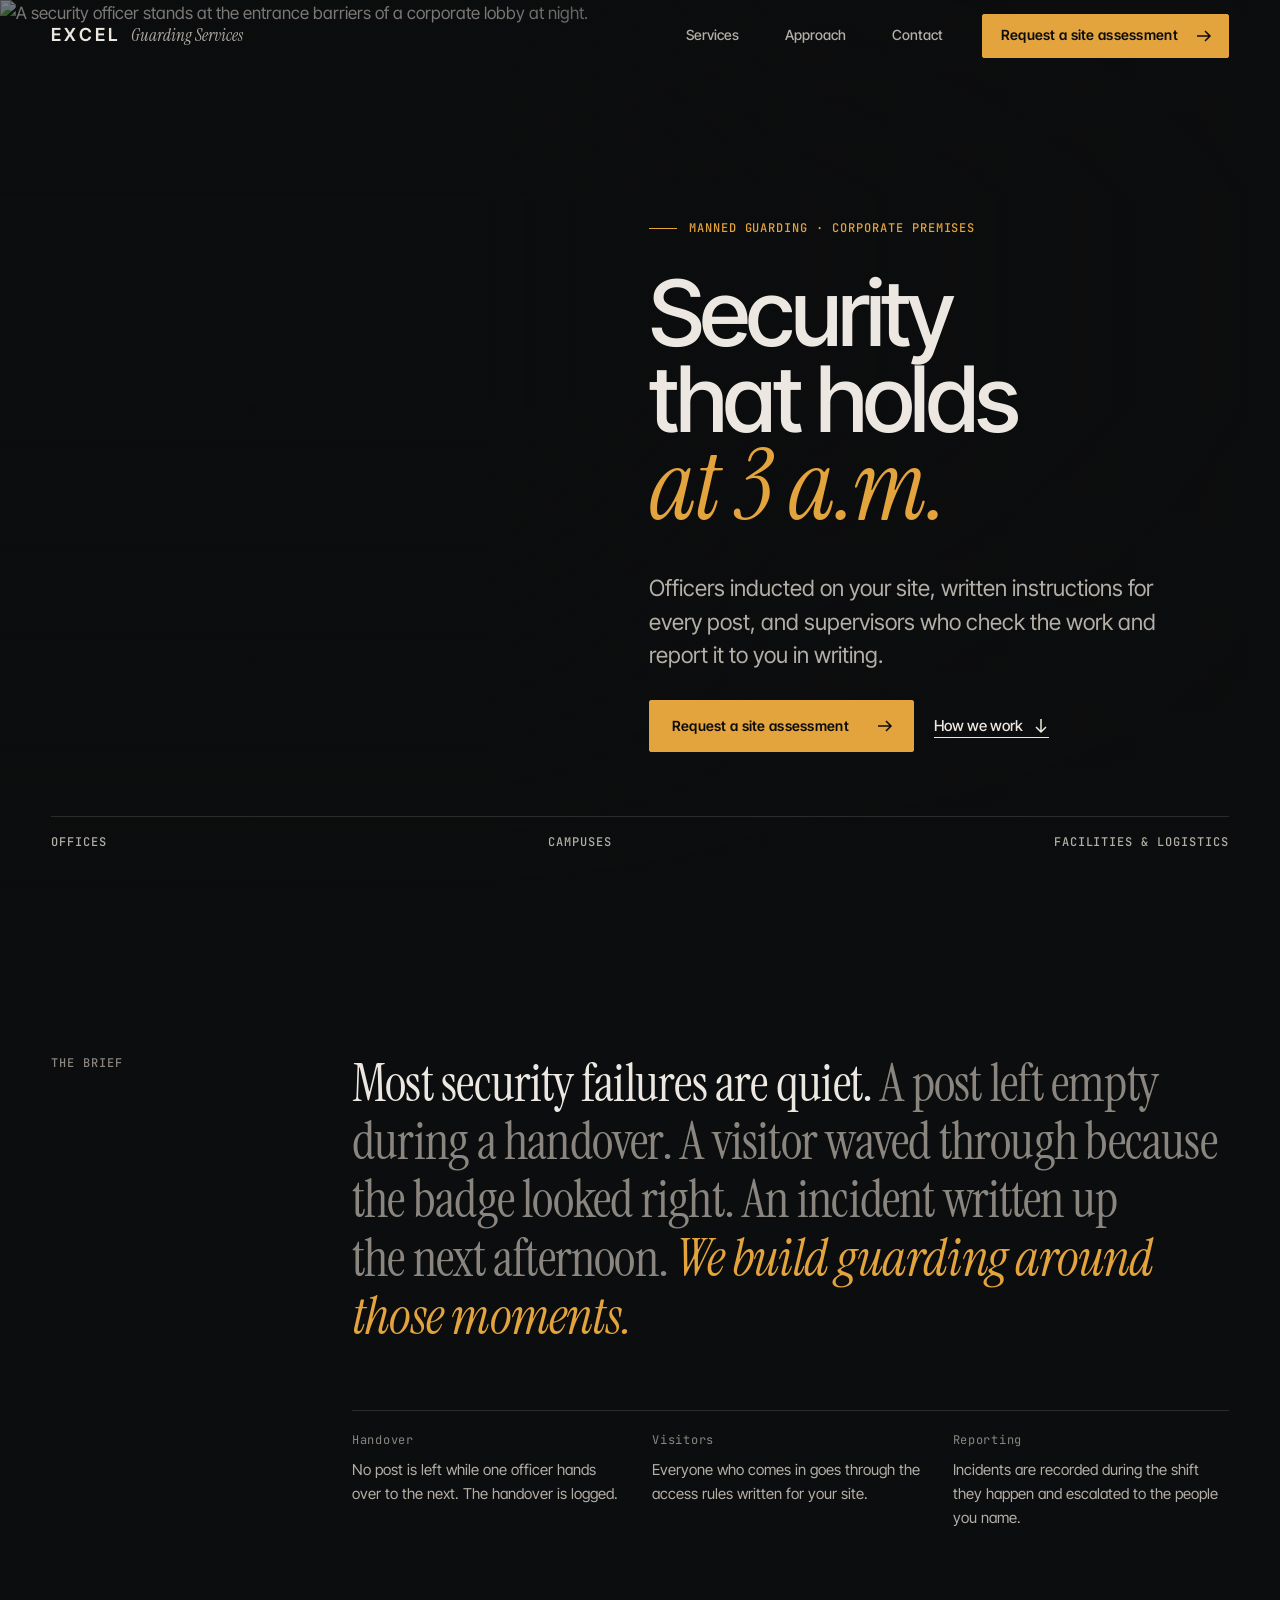
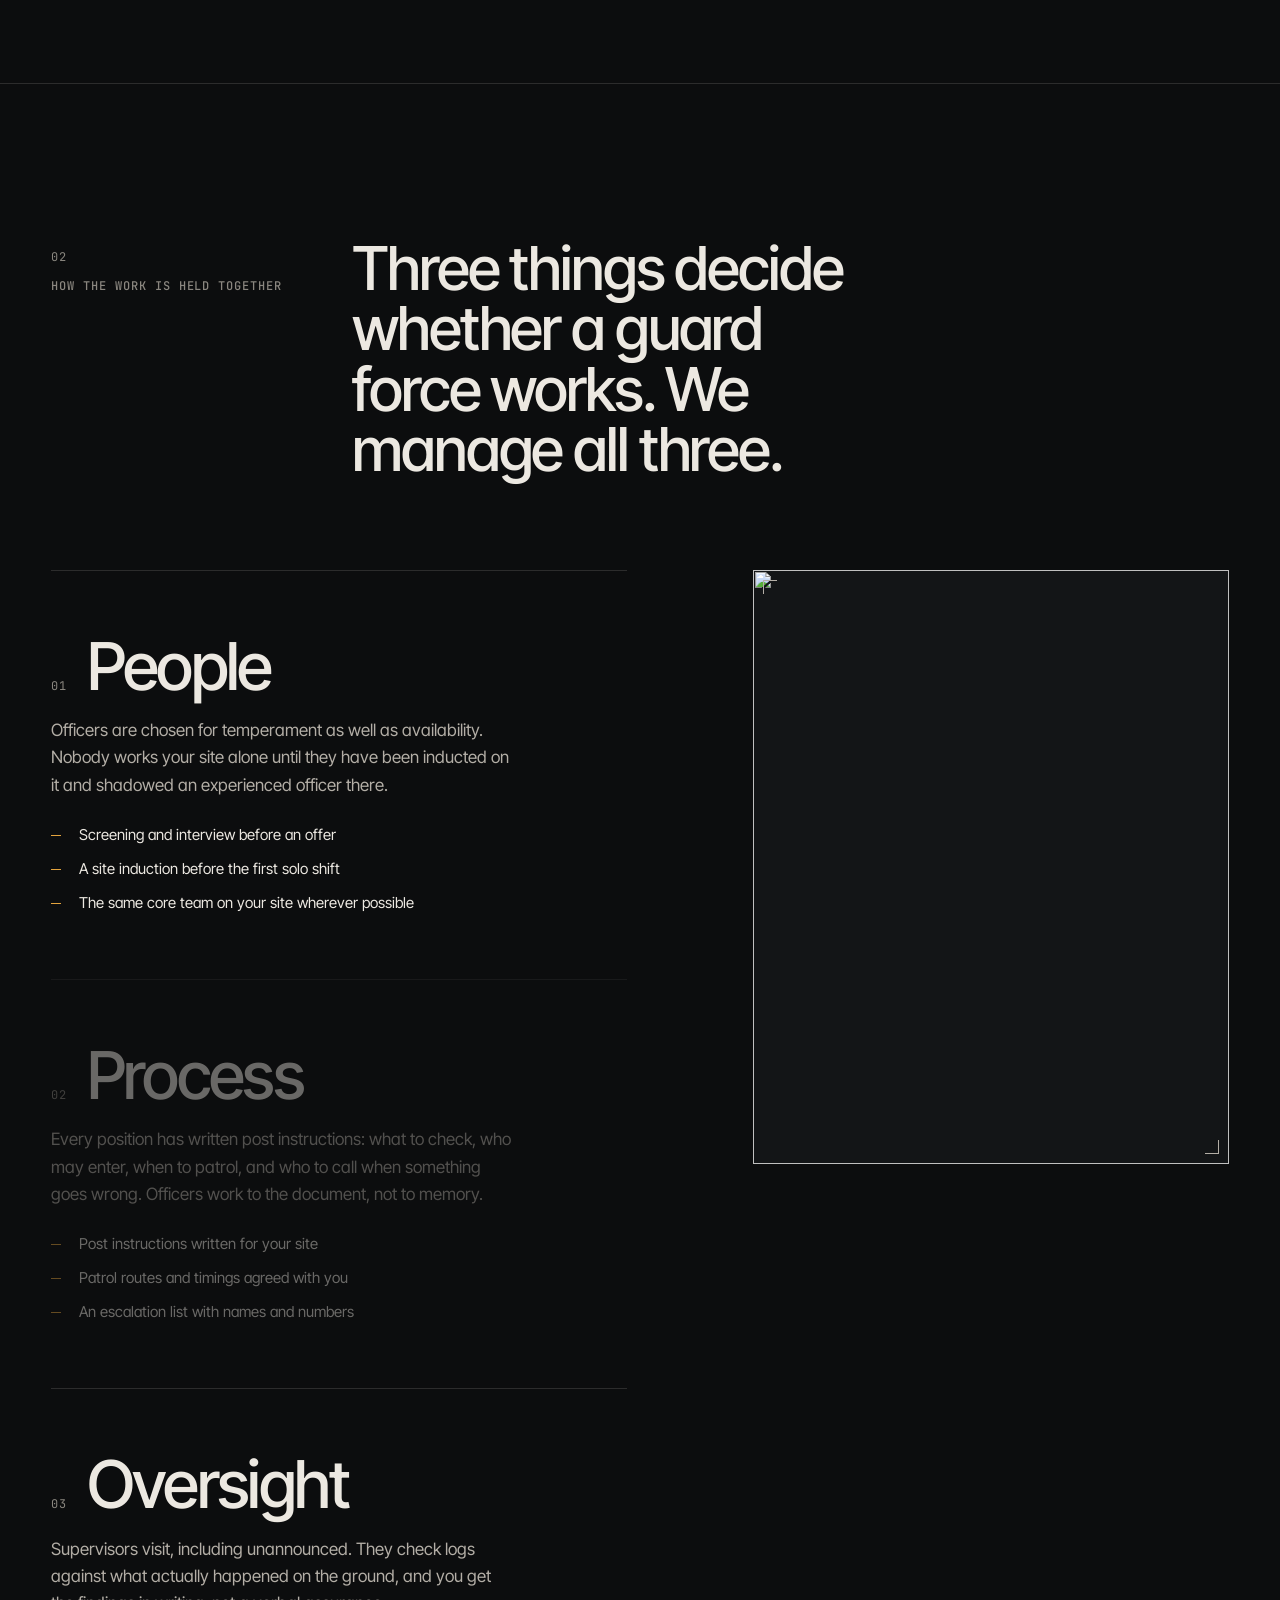
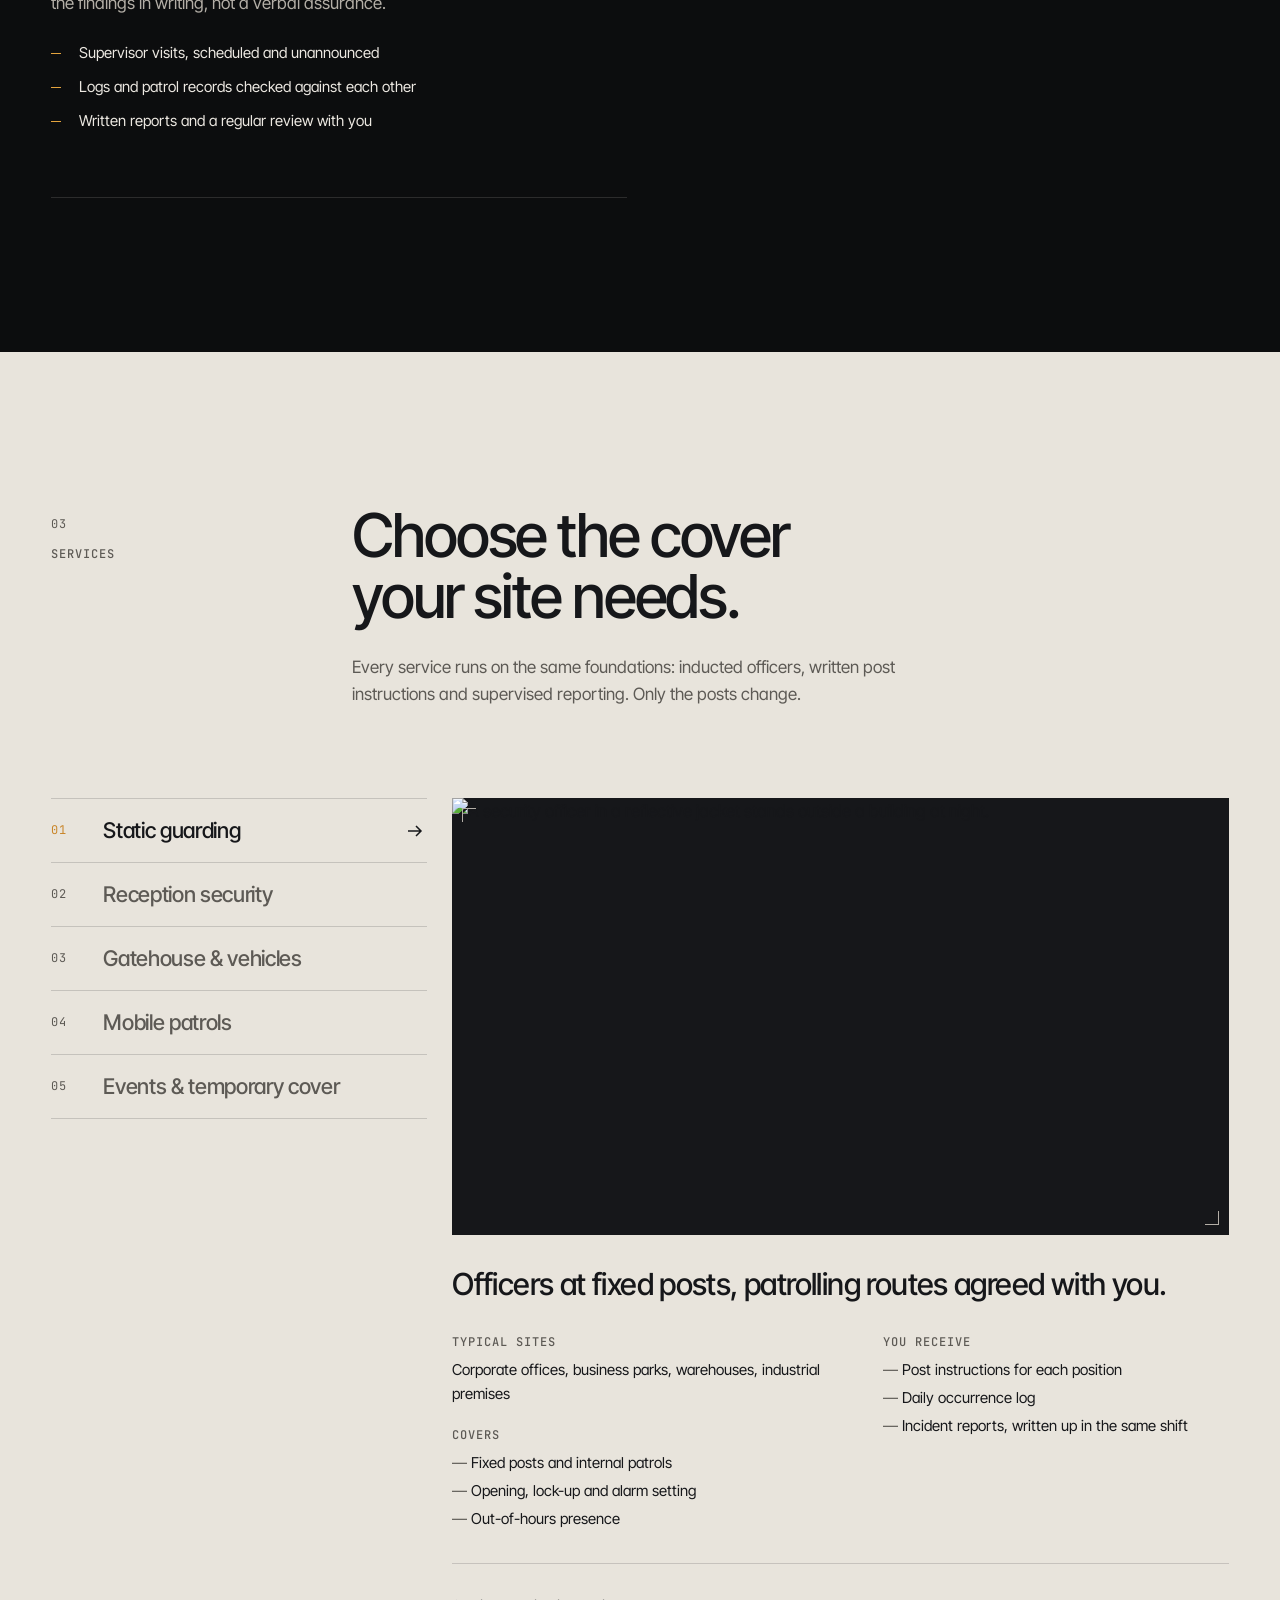
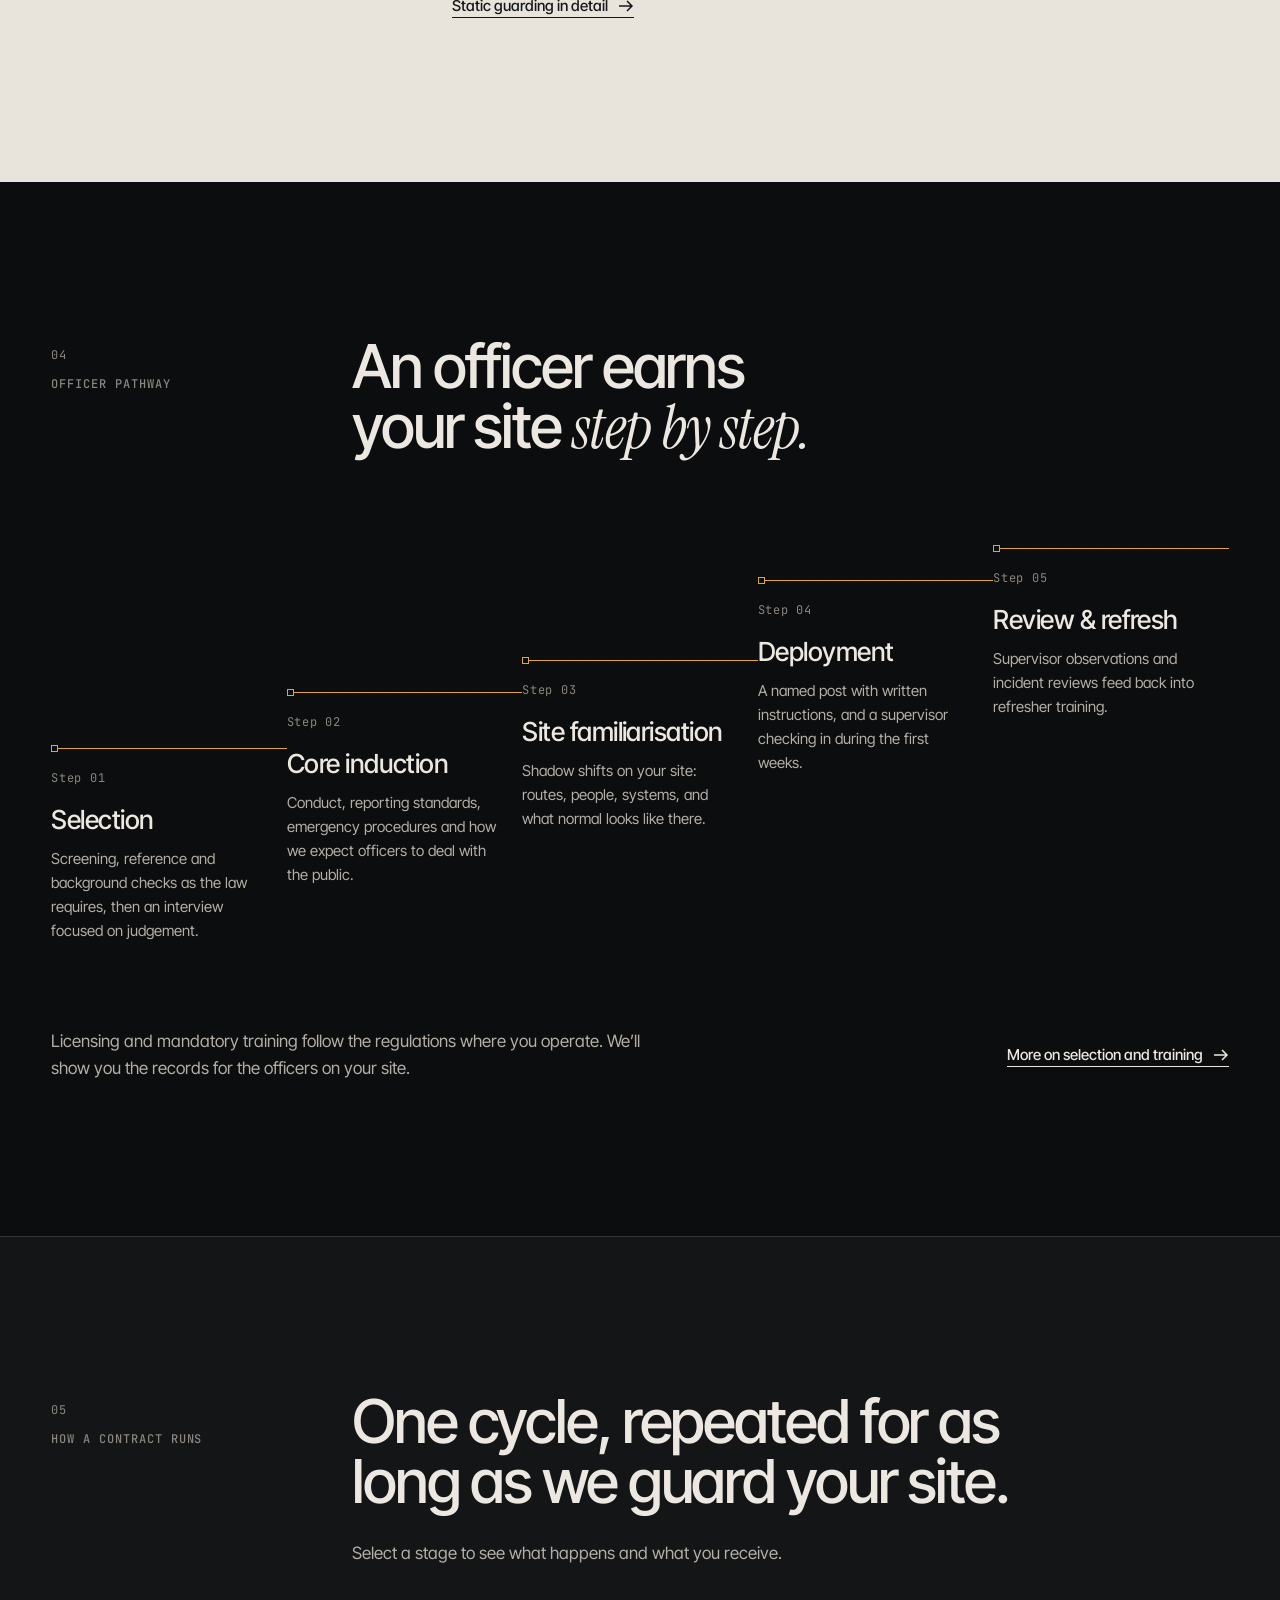
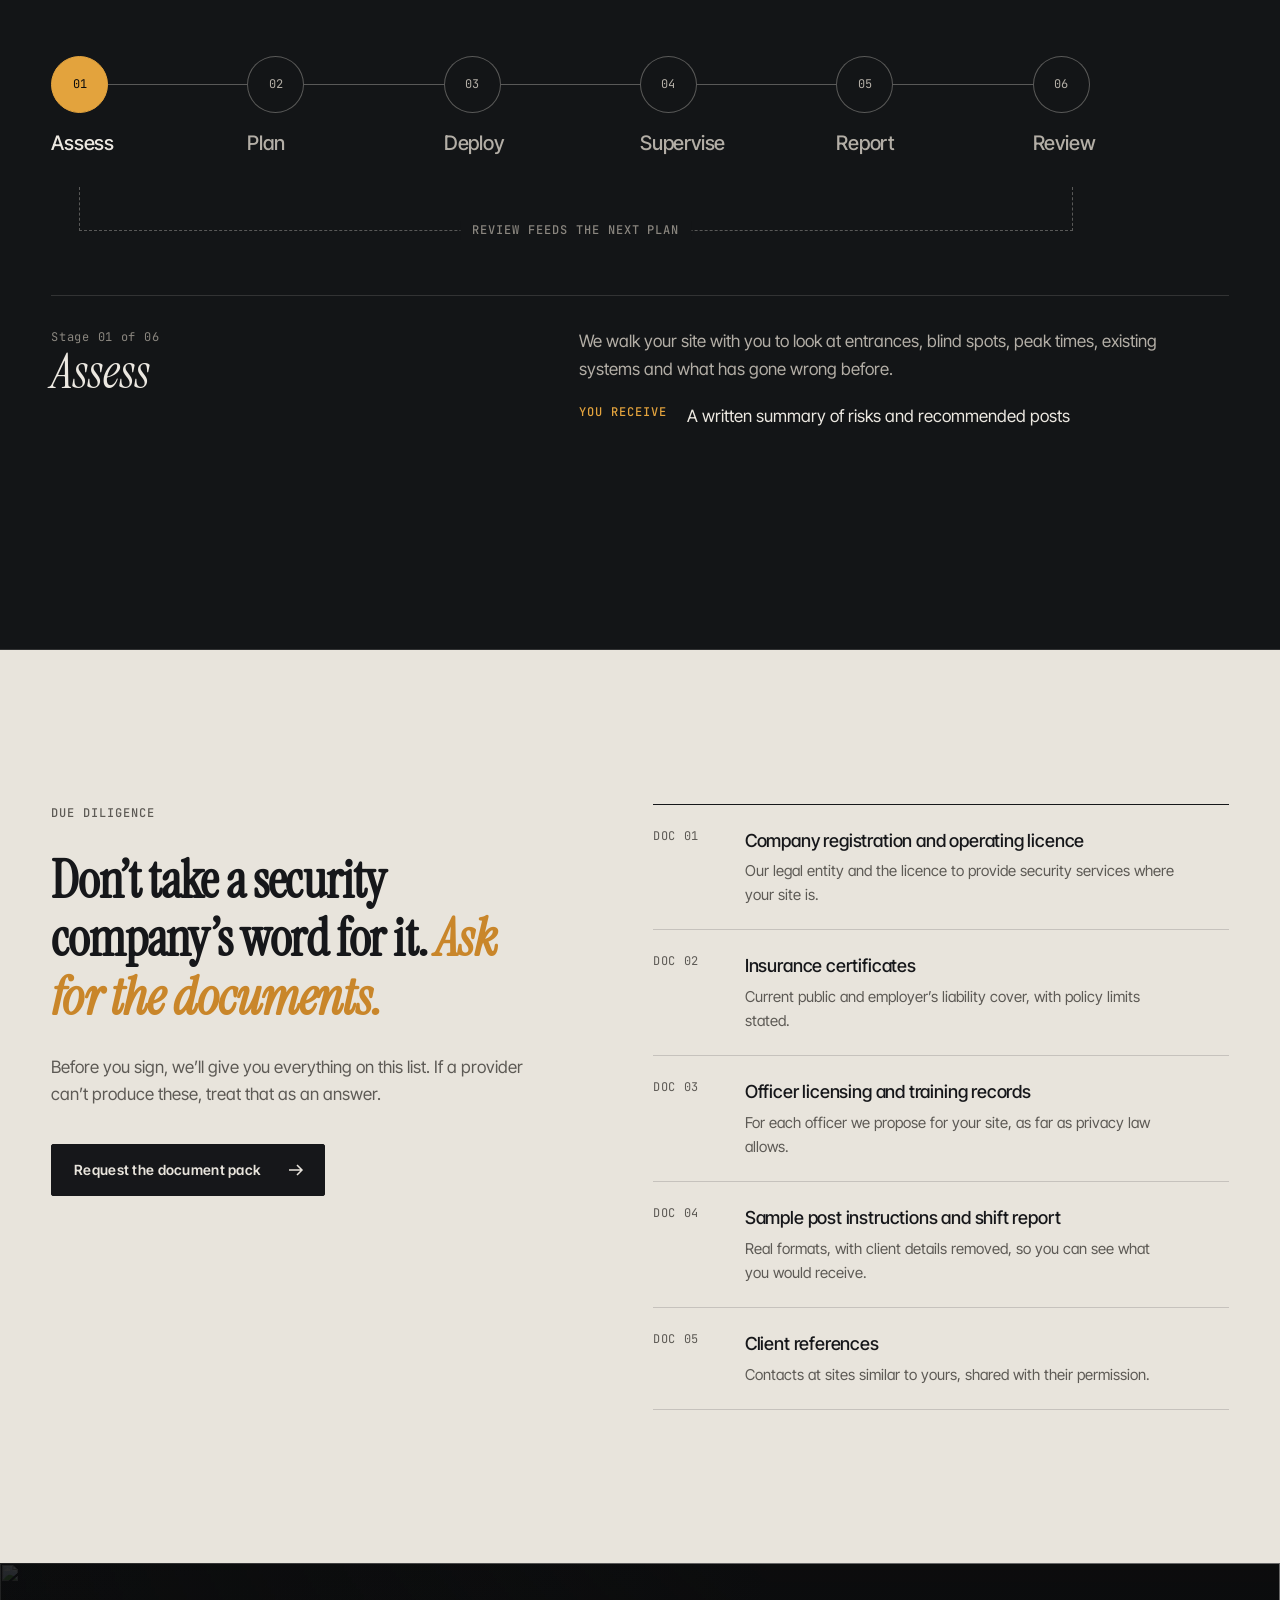
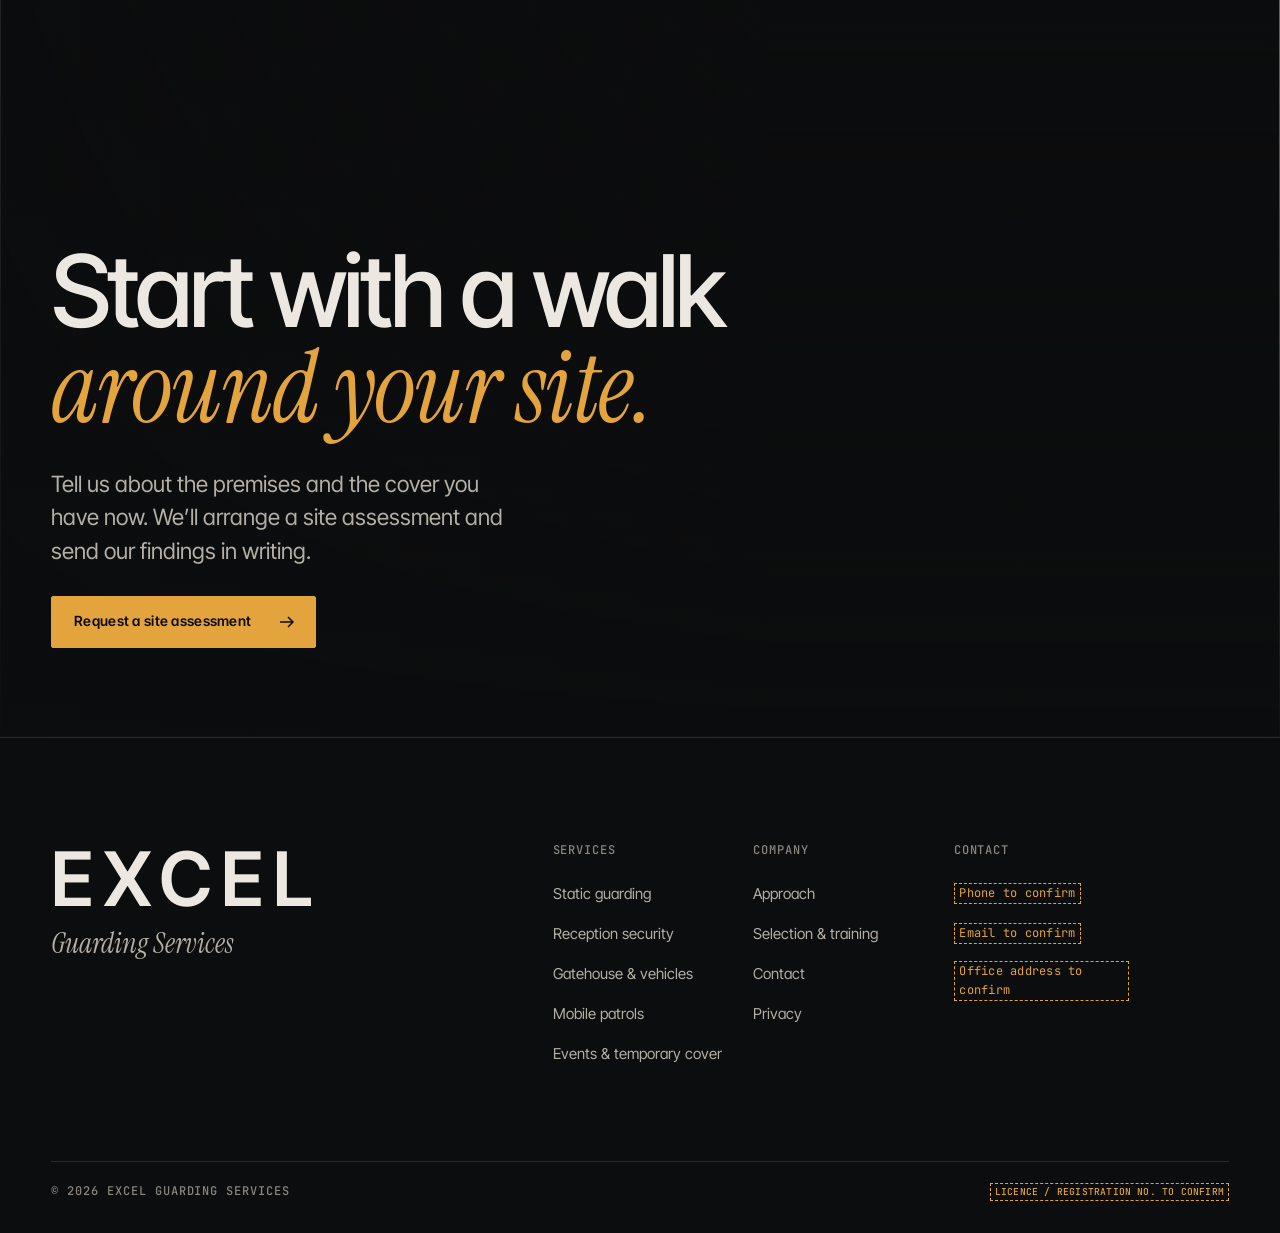
==== index.html @ 93a096f1 "Add Excel Guarding Services website Static site: homepage, services, approach, contact, privacy and " ====
<!doctype html>
<html lang="en">
<head>
  <meta charset="utf-8">
  <meta name="viewport" content="width=device-width, initial-scale=1">
  <title>Excel Guarding Services | Manned Security for Corporate Premises</title>
  <meta name="description" content="Manned guarding for offices, campuses and facilities. Officers inducted on your site, written post instructions for every position, and supervisors who check the work and report in writing.">
  <meta name="theme-color" content="#0c0d0e">
  <meta property="og:type" content="website">
  <meta property="og:site_name" content="Excel Guarding Services">
  <meta property="og:title" content="Excel Guarding Services | Manned Security for Corporate Premises">
  <meta property="og:description" content="Guarding built around the moments that go wrong: handovers, visitors, night shifts and incident reporting.">
  <meta property="og:image" content="https://images.unsplash.com/photo-1485230405346-71acb9518d9c?auto=format&fit=crop&w=1200&h=630&q=70">
  <meta name="twitter:card" content="summary_large_image">
  <link rel="icon" href="assets/img/favicon.svg" type="image/svg+xml">
  <link rel="preconnect" href="https://fonts.googleapis.com">
  <link rel="preconnect" href="https://fonts.gstatic.com" crossorigin>
  <link rel="preconnect" href="https://images.unsplash.com">
  <link rel="stylesheet" href="https://fonts.googleapis.com/css2?family=Instrument+Serif:ital@0;1&family=Inter+Tight:wght@400;500;600&family=JetBrains+Mono:wght@400;500&display=swap">
  <link rel="stylesheet" href="assets/css/site.css">
  <link rel="preload" as="image" href="https://images.unsplash.com/photo-1485230405346-71acb9518d9c?auto=format&fit=crop&w=1600&q=70" imagesrcset="https://images.unsplash.com/photo-1485230405346-71acb9518d9c?auto=format&fit=crop&w=800&q=70 800w, https://images.unsplash.com/photo-1485230405346-71acb9518d9c?auto=format&fit=crop&w=1600&q=70 1600w, https://images.unsplash.com/photo-1485230405346-71acb9518d9c?auto=format&fit=crop&w=2400&q=70 2400w" imagesizes="100vw">
  <script>document.documentElement.classList.add("js");</script>
</head>
<body>
  <a class="skip-link" href="#main">Skip to content</a>

  <header class="site-header" data-header>
    <div class="wrap">
      <a class="brand" href="index.html" aria-label="Excel Guarding Services, home">
        <span class="brand__mark">EXCEL</span><span class="brand__sub">Guarding Services</span>
      </a>
      <nav class="nav" aria-label="Primary">
        <ul class="nav__list">
          <li><a href="services.html">Services</a></li>
          <li><a href="approach.html">Approach</a></li>
          <li><a href="contact.html">Contact</a></li>
        </ul>
        <a class="btn" href="contact.html">Request a site assessment <svg class="arrow" viewBox="0 0 16 16" aria-hidden="true"><path d="M1 8h13M9 3l5 5-5 5" fill="none" stroke="currentColor" stroke-width="1.5"/></svg></a>
      </nav>
      <button class="menu-toggle" type="button" aria-expanded="false" aria-controls="mobile-menu" data-menu-toggle>
        <span data-menu-label>Menu</span><span class="menu-toggle__bars" aria-hidden="true"></span>
      </button>
    </div>
  </header>

  <div class="mobile-menu" id="mobile-menu" data-menu>
    <nav aria-label="Mobile">
      <ul class="mobile-menu__list">
        <li><a href="index.html" aria-current="page">Home <span class="index">00</span></a></li>
        <li><a href="services.html">Services <span class="index">01</span></a></li>
        <li><a href="approach.html">Approach <span class="index">02</span></a></li>
        <li><a href="contact.html">Contact <span class="index">03</span></a></li>
      </ul>
    </nav>
    <div class="mobile-menu__foot">
      <a class="btn" href="contact.html">Request a site assessment <svg class="arrow" viewBox="0 0 16 16" aria-hidden="true"><path d="M1 8h13M9 3l5 5-5 5" fill="none" stroke="currentColor" stroke-width="1.5"/></svg></a>
    </div>
  </div>

  <main id="main">
    <!-- 01 · Hero -->
    <section class="hero" aria-labelledby="hero-title">
      <div class="hero__media">
        <img
          src="https://images.unsplash.com/photo-1485230405346-71acb9518d9c?auto=format&fit=crop&w=1600&q=70"
          srcset="https://images.unsplash.com/photo-1485230405346-71acb9518d9c?auto=format&fit=crop&w=800&q=70 800w, https://images.unsplash.com/photo-1485230405346-71acb9518d9c?auto=format&fit=crop&w=1600&q=70 1600w, https://images.unsplash.com/photo-1485230405346-71acb9518d9c?auto=format&fit=crop&w=2400&q=70 2400w"
          sizes="100vw" width="2400" height="1600" alt="A security officer stands at the entrance barriers of a corporate lobby at night." fetchpriority="high">
      </div>
      <div class="wrap hero__inner">
        <div class="hero__content">
          <p class="label label--signal hero__eyebrow" data-hero="1">Manned guarding · Corporate premises</p>
          <h1 class="display" id="hero-title" data-hero="2">Security that holds <span class="serif signal">at 3&nbsp;a.m.</span></h1>
          <div class="hero__foot" data-hero="3">
            <p class="lede">Officers inducted on your site, written instructions for every post, and supervisors who check the work and report it to you in writing.</p>
            <div class="hero__actions">
              <a class="btn" href="contact.html">Request a site assessment <svg class="arrow" viewBox="0 0 16 16" aria-hidden="true"><path d="M1 8h13M9 3l5 5-5 5" fill="none" stroke="currentColor" stroke-width="1.5"/></svg></a>
              <a class="link" href="#how">How we work <svg class="arrow" viewBox="0 0 16 16" aria-hidden="true"><path d="M8 1v13M3 9l5 5 5-5" fill="none" stroke="currentColor" stroke-width="1.5"/></svg></a>
            </div>
          </div>
        </div>
        <div class="hero__rail" data-hero="4" aria-hidden="true">
          <span class="label">Offices</span>
          <span class="label">Campuses</span>
          <span class="label">Facilities &amp; logistics</span>
        </div>
      </div>
    </section>

    <!-- 02 · Brief: why guarding fails -->
    <section class="section brief" id="how" aria-labelledby="brief-title">
      <div class="wrap grid">
        <div class="brief__meta reveal">
          <p class="label">The brief</p>
        </div>
        <div class="brief__body reveal">
          <h2 class="visually-hidden" id="brief-title">Where guarding fails</h2>
          <p class="statement">Most security failures are quiet. <span class="dim">A post left empty during a handover. A visitor waved through because the badge looked right. An incident written up the next afternoon.</span> <em>We build guarding around those moments.</em></p>
        </div>
        <div class="brief__foot reveal">
          <div><span class="index">Handover</span><p>No post is left while one officer hands over to the next. The handover is logged.</p></div>
          <div><span class="index">Visitors</span><p>Everyone who comes in goes through the access rules written for your site.</p></div>
          <div><span class="index">Reporting</span><p>Incidents are recorded during the shift they happen and escalated to the people you name.</p></div>
        </div>
      </div>
    </section>

    <!-- 03 · People / Process / Oversight -->
    <section class="section principles" aria-labelledby="principles-title" data-principles>
      <div class="wrap">
        <div class="grid section-head">
          <div class="section-head__meta"><span class="index">02</span><span class="label">How the work is held together</span></div>
          <h2 class="h2 section-head__title" id="principles-title">Three things decide whether a guard force works. We manage all three.</h2>
        </div>
        <div class="grid">
          <ol class="principles__list">
            <li class="principle is-active" data-principle="0">
              <div class="media principle__media"><img src="https://images.unsplash.com/photo-1759366035053-4b172d9b299d?auto=format&fit=crop&w=900&h=560&q=70" width="900" height="560" loading="lazy" alt="Portrait of a uniformed security officer in a cap and protective vest."></div>
              <div class="principle__top"><span class="index">01</span><h3 class="principle__name">People</h3></div>
              <p>Officers are chosen for temperament as well as availability. Nobody works your site alone until they have been inducted on it and shadowed an experienced officer there.</p>
              <ul class="principle__points">
                <li>Screening and interview before an offer</li>
                <li>A site induction before the first solo shift</li>
                <li>The same core team on your site wherever possible</li>
              </ul>
            </li>
            <li class="principle" data-principle="1">
              <div class="media principle__media"><img src="https://images.unsplash.com/photo-1523705480679-b5d0cc17a656?auto=format&fit=crop&w=900&h=560&q=70" width="900" height="560" loading="lazy" alt="A handwritten log sheet held on a clipboard."></div>
              <div class="principle__top"><span class="index">02</span><h3 class="principle__name">Process</h3></div>
              <p>Every position has written post instructions: what to check, who may enter, when to patrol, and who to call when something goes wrong. Officers work to the document, not to memory.</p>
              <ul class="principle__points">
                <li>Post instructions written for your site</li>
                <li>Patrol routes and timings agreed with you</li>
                <li>An escalation list with names and numbers</li>
              </ul>
            </li>
            <li class="principle" data-principle="2">
              <div class="media principle__media"><img src="https://images.unsplash.com/photo-1770529933902-d2f7851be31c?auto=format&fit=crop&crop=focalpoint&fp-x=0.4&fp-y=0.35&fp-z=1.6&w=900&h=560&q=70" width="900" height="560" loading="lazy" alt="Two uniformed security officers speak at a building entrance."></div>
              <div class="principle__top"><span class="index">03</span><h3 class="principle__name">Oversight</h3></div>
              <p>Supervisors visit, including unannounced. They check logs against what actually happened on the ground, and you get the findings in writing, not a verbal assurance.</p>
              <ul class="principle__points">
                <li>Supervisor visits, scheduled and unannounced</li>
                <li>Logs and patrol records checked against each other</li>
                <li>Written reports and a regular review with you</li>
              </ul>
            </li>
          </ol>
          <div class="principles__visual" aria-hidden="true">
            <div class="media principles__sticky marks">
              <img class="is-active" src="https://images.unsplash.com/photo-1759366035053-4b172d9b299d?auto=format&fit=crop&w=1000&h=1250&q=70" width="1000" height="1250" alt="" loading="lazy">
              <img src="https://images.unsplash.com/photo-1523705480679-b5d0cc17a656?auto=format&fit=crop&w=1000&h=1250&q=70" width="1000" height="1250" alt="" loading="lazy">
              <img src="https://images.unsplash.com/photo-1770529933902-d2f7851be31c?auto=format&fit=crop&crop=focalpoint&fp-x=0.4&fp-y=0.32&fp-z=1.5&w=1000&h=1250&q=70" width="1000" height="1250" alt="" loading="lazy">
            </div>
          </div>
        </div>
      </div>
    </section>

    <!-- 04 · Service explorer -->
    <section class="section on-paper explorer" aria-labelledby="explorer-title">
      <div class="wrap">
        <div class="grid section-head">
          <div class="section-head__meta"><span class="index">03</span><span class="label">Services</span></div>
          <h2 class="h2 section-head__title" id="explorer-title">Choose the cover your site needs.</h2>
          <p class="prose section-head__aside">Every service runs on the same foundations: inducted officers, written post instructions and supervised reporting. Only the posts change.</p>
        </div>
        <div class="grid" data-tabs>
          <div class="explorer__tabs">
            <div class="tablist" role="tablist" aria-label="Services">
              <button class="tab" role="tab" id="tab-static" aria-controls="panel-static" aria-selected="true"><span class="index">01</span><span class="tab__name">Static guarding</span><svg class="arrow" viewBox="0 0 16 16" aria-hidden="true"><path d="M1 8h13M9 3l5 5-5 5" fill="none" stroke="currentColor" stroke-width="1.5"/></svg></button>
              <button class="tab" role="tab" id="tab-reception" aria-controls="panel-reception" aria-selected="false" tabindex="-1"><span class="index">02</span><span class="tab__name">Reception security</span><svg class="arrow" viewBox="0 0 16 16" aria-hidden="true"><path d="M1 8h13M9 3l5 5-5 5" fill="none" stroke="currentColor" stroke-width="1.5"/></svg></button>
              <button class="tab" role="tab" id="tab-gate" aria-controls="panel-gate" aria-selected="false" tabindex="-1"><span class="index">03</span><span class="tab__name">Gatehouse &amp; vehicles</span><svg class="arrow" viewBox="0 0 16 16" aria-hidden="true"><path d="M1 8h13M9 3l5 5-5 5" fill="none" stroke="currentColor" stroke-width="1.5"/></svg></button>
              <button class="tab" role="tab" id="tab-patrol" aria-controls="panel-patrol" aria-selected="false" tabindex="-1"><span class="index">04</span><span class="tab__name">Mobile patrols</span><svg class="arrow" viewBox="0 0 16 16" aria-hidden="true"><path d="M1 8h13M9 3l5 5-5 5" fill="none" stroke="currentColor" stroke-width="1.5"/></svg></button>
              <button class="tab" role="tab" id="tab-event" aria-controls="panel-event" aria-selected="false" tabindex="-1"><span class="index">05</span><span class="tab__name">Events &amp; temporary cover</span><svg class="arrow" viewBox="0 0 16 16" aria-hidden="true"><path d="M1 8h13M9 3l5 5-5 5" fill="none" stroke="currentColor" stroke-width="1.5"/></svg></button>
            </div>
          </div>

          <div class="explorer__panels">
            <div class="panel" role="tabpanel" id="panel-static" aria-labelledby="tab-static" tabindex="0">
              <div class="media panel__media marks"><img src="https://images.unsplash.com/photo-1680714246510-94d1055e4a8b?auto=format&fit=crop&w=1400&h=788&q=70" width="1400" height="788" loading="lazy" alt="A security officer in a reflective jacket stands outside a building at night."></div>
              <div class="panel__body">
                <h3 class="h3 panel__title">Officers at fixed posts, patrolling routes agreed with you.</h3>
                <dl>
                  <div><dt class="label">Typical sites</dt><dd>Corporate offices, business parks, warehouses, industrial premises</dd></div>
                  <div><dt class="label">Covers</dt><dd><ul><li>Fixed posts and internal patrols</li><li>Opening, lock-up and alarm setting</li><li>Out-of-hours presence</li></ul></dd></div>
                </dl>
                <dl>
                  <div><dt class="label">You receive</dt><dd><ul><li>Post instructions for each position</li><li>Daily occurrence log</li><li>Incident reports, written up in the same shift</li></ul></dd></div>
                </dl>
                <div class="panel__foot"><a class="link" href="services.html#static">Static guarding in detail <svg class="arrow" viewBox="0 0 16 16" aria-hidden="true"><path d="M1 8h13M9 3l5 5-5 5" fill="none" stroke="currentColor" stroke-width="1.5"/></svg></a></div>
              </div>
            </div>

            <div class="panel" role="tabpanel" id="panel-reception" aria-labelledby="tab-reception" tabindex="0" hidden>
              <div class="media panel__media marks"><img src="https://images.unsplash.com/photo-1785123379745-c160d941859f?auto=format&fit=crop&w=1400&h=788&q=70" width="1400" height="788" loading="lazy" alt="A security officer with an identity lanyard stands behind glass entrance doors."></div>
              <div class="panel__body">
                <h3 class="h3 panel__title">The first person your visitors meet, and the last check before they are inside.</h3>
                <dl>
                  <div><dt class="label">Typical sites</dt><dd>Head offices, multi-tenant buildings, client-facing premises</dd></div>
                  <div><dt class="label">Covers</dt><dd><ul><li>Visitor sign-in and pass issue</li><li>Contractor and delivery control</li><li>Lobby presence during working hours</li></ul></dd></div>
                </dl>
                <dl>
                  <div><dt class="label">You receive</dt><dd><ul><li>Access rules agreed with your facilities team</li><li>A visitor record kept to your policy</li><li>Officers briefed on your company and its people</li></ul></dd></div>
                </dl>
                <div class="panel__foot"><a class="link" href="services.html#reception">Reception security in detail <svg class="arrow" viewBox="0 0 16 16" aria-hidden="true"><path d="M1 8h13M9 3l5 5-5 5" fill="none" stroke="currentColor" stroke-width="1.5"/></svg></a></div>
              </div>
            </div>

            <div class="panel" role="tabpanel" id="panel-gate" aria-labelledby="tab-gate" tabindex="0" hidden>
              <div class="media panel__media marks"><img src="https://images.unsplash.com/photo-1765741836920-421cb507d7c1?auto=format&fit=crop&w=1400&h=788&q=70" width="1400" height="788" loading="lazy" alt="A security officer seated inside a lit gatehouse booth at night."></div>
              <div class="panel__body">
                <h3 class="h3 panel__title">Control of every vehicle and person crossing the boundary.</h3>
                <dl>
                  <div><dt class="label">Typical sites</dt><dd>Campuses, plants, logistics yards, gated corporate sites</dd></div>
                  <div><dt class="label">Covers</dt><dd><ul><li>Vehicle and driver checks</li><li>Contractor passes and permits</li><li>Barrier and gate operation</li></ul></dd></div>
                </dl>
                <dl>
                  <div><dt class="label">You receive</dt><dd><ul><li>Vehicle and visitor logs</li><li>Gate procedures for peak and out-of-hours</li><li>Exceptions reported the same day</li></ul></dd></div>
                </dl>
                <div class="panel__foot"><a class="link" href="services.html#gatehouse">Gatehouse cover in detail <svg class="arrow" viewBox="0 0 16 16" aria-hidden="true"><path d="M1 8h13M9 3l5 5-5 5" fill="none" stroke="currentColor" stroke-width="1.5"/></svg></a></div>
              </div>
            </div>

            <div class="panel" role="tabpanel" id="panel-patrol" aria-labelledby="tab-patrol" tabindex="0" hidden>
              <div class="media panel__media marks"><img src="https://images.unsplash.com/photo-1609193084914-8c454697fe90?auto=format&fit=crop&w=1400&h=788&q=70" width="1400" height="788" loading="lazy" alt="Two security officers in dark uniforms walk across a forecourt."></div>
              <div class="panel__body">
                <h3 class="h3 panel__title">Visible checks on sites that do not need an officer all night.</h3>
                <dl>
                  <div><dt class="label">Typical sites</dt><dd>Smaller offices, vacant or part-occupied buildings, multi-site estates</dd></div>
                  <div><dt class="label">Covers</dt><dd><ul><li>Scheduled and varied-time patrols</li><li>Lock and unlock visits</li><li>Perimeter and building checks</li></ul></dd></div>
                </dl>
                <dl>
                  <div><dt class="label">You receive</dt><dd><ul><li>A record of every visit and what was found</li><li>Issues raised the same day</li><li>A patrol schedule you can adjust</li></ul></dd></div>
                </dl>
                <div class="panel__foot"><a class="link" href="services.html#patrols">Mobile patrols in detail <svg class="arrow" viewBox="0 0 16 16" aria-hidden="true"><path d="M1 8h13M9 3l5 5-5 5" fill="none" stroke="currentColor" stroke-width="1.5"/></svg></a></div>
              </div>
            </div>

            <div class="panel" role="tabpanel" id="panel-event" aria-labelledby="tab-event" tabindex="0" hidden>
              <div class="media panel__media marks"><img src="https://images.unsplash.com/photo-1760228604788-db8a36d5c1a3?auto=format&fit=crop&w=1400&h=788&q=70" width="1400" height="788" loading="lazy" alt="A security officer watches over guests gathered under an outdoor marquee."></div>
              <div class="panel__body">
                <h3 class="h3 panel__title">Extra officers for a defined period, briefed before they arrive.</h3>
                <dl>
                  <div><dt class="label">Typical needs</dt><dd>Corporate events, refurbishments, shutdowns, holiday periods</dd></div>
                  <div><dt class="label">Covers</dt><dd><ul><li>Access and guest-list control</li><li>Additional posts for the duration</li><li>Cover while your regular team is stretched</li></ul></dd></div>
                </dl>
                <dl>
                  <div><dt class="label">You receive</dt><dd><ul><li>A short plan agreed in advance</li><li>A named lead on the day</li><li>A written close-out report</li></ul></dd></div>
                </dl>
                <div class="panel__foot"><a class="link" href="services.html#events">Event and temporary cover in detail <svg class="arrow" viewBox="0 0 16 16" aria-hidden="true"><path d="M1 8h13M9 3l5 5-5 5" fill="none" stroke="currentColor" stroke-width="1.5"/></svg></a></div>
              </div>
            </div>
          </div>
        </div>
      </div>
    </section>

    <!-- 05 · Training: ascending steps -->
    <section class="section training" aria-labelledby="training-title">
      <div class="wrap">
        <div class="grid section-head">
          <div class="section-head__meta"><span class="index">04</span><span class="label">Officer pathway</span></div>
          <h2 class="h2 section-head__title" id="training-title">An officer earns your site <span class="serif">step by step.</span></h2>
        </div>
        <ol class="steps" data-steps>
          <li class="step"><span class="index step__index">Step 01</span><h3>Selection</h3><p>Screening, reference and background checks as the law requires, then an interview focused on judgement.</p></li>
          <li class="step"><span class="index step__index">Step 02</span><h3>Core induction</h3><p>Conduct, reporting standards, emergency procedures and how we expect officers to deal with the public.</p></li>
          <li class="step"><span class="index step__index">Step 03</span><h3>Site familiarisation</h3><p>Shadow shifts on your site: routes, people, systems, and what normal looks like there.</p></li>
          <li class="step"><span class="index step__index">Step 04</span><h3>Deployment</h3><p>A named post with written instructions, and a supervisor checking in during the first weeks.</p></li>
          <li class="step"><span class="index step__index">Step 05</span><h3>Review &amp; refresh</h3><p>Supervisor observations and incident reviews feed back into refresher training.</p></li>
        </ol>
        <div class="training__note reveal">
          <p class="prose">Licensing and mandatory training follow the regulations where you operate. We’ll show you the records for the officers on your site.</p>
          <a class="link" href="approach.html#people">More on selection and training <svg class="arrow" viewBox="0 0 16 16" aria-hidden="true"><path d="M1 8h13M9 3l5 5-5 5" fill="none" stroke="currentColor" stroke-width="1.5"/></svg></a>
        </div>
      </div>
    </section>

    <!-- 06 · Operational workflow -->
    <section class="section workflow" aria-labelledby="workflow-title">
      <div class="wrap">
        <div class="grid section-head">
          <div class="section-head__meta"><span class="index">05</span><span class="label">How a contract runs</span></div>
          <h2 class="h2 section-head__title" id="workflow-title">One cycle, repeated for as long as we guard your site.</h2>
          <p class="prose section-head__aside">Select a stage to see what happens and what you receive.</p>
        </div>
        <div class="flow" data-flow>
          <div class="flow__nodes" role="group" aria-label="Contract stages">
            <button class="node" type="button" aria-pressed="true" aria-controls="flow-detail" data-stage="0"><span class="node__dot">01</span><span class="node__name">Assess</span></button>
            <button class="node" type="button" aria-pressed="false" aria-controls="flow-detail" data-stage="1"><span class="node__dot">02</span><span class="node__name">Plan</span></button>
            <button class="node" type="button" aria-pressed="false" aria-controls="flow-detail" data-stage="2"><span class="node__dot">03</span><span class="node__name">Deploy</span></button>
            <button class="node" type="button" aria-pressed="false" aria-controls="flow-detail" data-stage="3"><span class="node__dot">04</span><span class="node__name">Supervise</span></button>
            <button class="node" type="button" aria-pressed="false" aria-controls="flow-detail" data-stage="4"><span class="node__dot">05</span><span class="node__name">Report</span></button>
            <button class="node" type="button" aria-pressed="false" aria-controls="flow-detail" data-stage="5"><span class="node__dot">06</span><span class="node__name">Review</span></button>
          </div>
          <div class="flow__return" aria-hidden="true"><span class="label">Review feeds the next plan</span></div>
          <div class="flow__detail" id="flow-detail" aria-live="polite">
            <div>
              <p class="index" data-flow-index>Stage 01 of 06</p>
              <h3 data-flow-title>Assess</h3>
            </div>
            <div>
              <p class="prose" data-flow-text>We walk your site with you to look at entrances, blind spots, peak times, existing systems and what has gone wrong before.</p>
              <p class="flow__out"><span class="label label--signal">You receive</span> <span data-flow-out>A written summary of risks and recommended posts</span></p>
            </div>
          </div>
        </div>
      </div>
    </section>

    <!-- 07 · Credibility: verify, don't trust -->
    <section class="section on-paper verify" aria-labelledby="verify-title">
      <div class="wrap grid">
        <div class="verify__head reveal">
          <p class="label kicker">Due diligence</p>
          <h2 class="statement" id="verify-title">Don’t take a security company’s word for it. <em>Ask for the documents.</em></h2>
          <p class="prose">Before you sign, we’ll give you everything on this list. If a provider can’t produce these, treat that as an answer.</p>
          <a class="btn btn--dark" href="contact.html">Request the document pack <svg class="arrow" viewBox="0 0 16 16" aria-hidden="true"><path d="M1 8h13M9 3l5 5-5 5" fill="none" stroke="currentColor" stroke-width="1.5"/></svg></a>
        </div>
        <ol class="verify__list reveal">
          <li class="doc"><span class="index">DOC 01</span><div><h3>Company registration and operating licence</h3><p>Our legal entity and the licence to provide security services where your site is.</p></div></li>
          <li class="doc"><span class="index">DOC 02</span><div><h3>Insurance certificates</h3><p>Current public and employer’s liability cover, with policy limits stated.</p></div></li>
          <li class="doc"><span class="index">DOC 03</span><div><h3>Officer licensing and training records</h3><p>For each officer we propose for your site, as far as privacy law allows.</p></div></li>
          <li class="doc"><span class="index">DOC 04</span><div><h3>Sample post instructions and shift report</h3><p>Real formats, with client details removed, so you can see what you would receive.</p></div></li>
          <li class="doc"><span class="index">DOC 05</span><div><h3>Client references</h3><p>Contacts at sites similar to yours, shared with their permission.</p></div></li>
        </ol>
      </div>
    </section>

    <!-- 08 · Closing -->
    <section class="closing" aria-labelledby="closing-title">
      <div class="closing__media">
        <img src="https://images.unsplash.com/photo-1642286230565-3489d1766b6f?auto=format&fit=crop&w=1800&q=70"
          srcset="https://images.unsplash.com/photo-1642286230565-3489d1766b6f?auto=format&fit=crop&w=900&q=70 900w, https://images.unsplash.com/photo-1642286230565-3489d1766b6f?auto=format&fit=crop&w=1800&q=70 1800w, https://images.unsplash.com/photo-1642286230565-3489d1766b6f?auto=format&fit=crop&w=2600&q=70 2600w"
          sizes="100vw" width="2600" height="1733" loading="lazy" alt="">
      </div>
      <div class="wrap grid">
        <h2 class="display closing__title reveal" id="closing-title">Start with a walk <span class="serif signal">around your site.</span></h2>
        <div class="closing__aside reveal">
          <p class="lede">Tell us about the premises and the cover you have now. We’ll arrange a site assessment and send our findings in writing.</p>
          <a class="btn" href="contact.html">Request a site assessment <svg class="arrow" viewBox="0 0 16 16" aria-hidden="true"><path d="M1 8h13M9 3l5 5-5 5" fill="none" stroke="currentColor" stroke-width="1.5"/></svg></a>
        </div>
      </div>
    </section>
  </main>

  <footer class="site-footer">
    <div class="wrap">
      <div class="grid">
        <div class="footer__brand">
          <span class="brand__mark">EXCEL</span>
          <span class="brand__sub">Guarding Services</span>
        </div>
        <div class="footer__col">
          <span class="label">Services</span>
          <ul>
            <li><a href="services.html#static">Static guarding</a></li>
            <li><a href="services.html#reception">Reception security</a></li>
            <li><a href="services.html#gatehouse">Gatehouse &amp; vehicles</a></li>
            <li><a href="services.html#patrols">Mobile patrols</a></li>
            <li><a href="services.html#events">Events &amp; temporary cover</a></li>
          </ul>
        </div>
        <div class="footer__col">
          <span class="label">Company</span>
          <ul>
            <li><a href="approach.html">Approach</a></li>
            <li><a href="approach.html#people">Selection &amp; training</a></li>
            <li><a href="contact.html">Contact</a></li>
            <li><a href="privacy.html">Privacy</a></li>
          </ul>
        </div>
        <div class="footer__col footer__col--wide">
          <span class="label">Contact</span>
          <ul>
            <li><span><span class="tbc">Phone to confirm</span></span></li>
            <li><span><span class="tbc">Email to confirm</span></span></li>
            <li><span><span class="tbc">Office address to confirm</span></span></li>
          </ul>
        </div>
      </div>
      <div class="footer__base">
        <span class="label">© <span data-year>2026</span> Excel Guarding Services</span>
        <span class="label"><span class="tbc">Licence / registration no. to confirm</span></span>
      </div>
    </div>
  </footer>

  <script src="assets/js/site.js" defer></script>
</body>
</html>
---- assets/css/site.css ----
/* ==========================================================================
   Excel Guarding Services — design system
   Night palette, sodium-amber signal, editorial type, drafting-grid motif.
   ========================================================================== */

:root {
  --ink: #0c0d0e;
  --ink-2: #131517;
  --ink-3: #1b1e21;
  --bone: #ece8e1;
  --bone-dim: #b3aea6;
  --mute: #8a867f;
  --line: rgba(236, 232, 225, 0.14);
  --line-strong: rgba(236, 232, 225, 0.32);
  --signal: #e3a33d;
  --signal-deep: #c9862a;
  --paper: #e8e4dc;
  --paper-ink: #16171a;
  --paper-mute: #5d5a55;
  --paper-line: rgba(22, 23, 26, 0.16);

  --font-sans: "Inter Tight", "Helvetica Neue", Arial, sans-serif;
  --font-serif: "Instrument Serif", "Times New Roman", serif;
  --font-mono: "JetBrains Mono", ui-monospace, "SFMono-Regular", Menlo, monospace;

  --gutter: clamp(16px, 4vw, 56px);
  --max: 1440px;
  --section: clamp(88px, 12vw, 176px);
  --header-h: 72px;

  --ease: cubic-bezier(0.22, 1, 0.36, 1);
  --t-fast: 180ms;
  --t-med: 420ms;
  --t-slow: 900ms;

  color-scheme: dark;
}

/* ---------- Reset ---------- */
*,
*::before,
*::after { box-sizing: border-box; }

html {
  -webkit-text-size-adjust: 100%;
  text-size-adjust: 100%;
  scroll-padding-top: calc(var(--header-h) + 16px);
}

body {
  margin: 0;
  background: var(--ink);
  color: var(--bone);
  font-family: var(--font-sans);
  font-size: clamp(1rem, 0.96rem + 0.2vw, 1.0625rem);
  line-height: 1.6;
  font-feature-settings: "ss01", "cv11";
  -webkit-font-smoothing: antialiased;
  text-rendering: optimizeLegibility;
  overflow-x: clip;
}

img, svg { display: block; max-width: 100%; }
img { height: auto; }
a { color: inherit; }
button, input, select, textarea { font: inherit; color: inherit; }
h1, h2, h3, h4, p, ol, ul, dl, dd, figure, blockquote { margin: 0; }
ol, ul { padding: 0; list-style: none; }

::selection { background: var(--signal); color: var(--ink); }

:focus-visible {
  outline: 2px solid var(--signal);
  outline-offset: 3px;
}

.skip-link {
  position: absolute;
  left: var(--gutter);
  top: -100px;
  z-index: 200;
  padding: 12px 18px;
  background: var(--signal);
  color: var(--ink);
  font-weight: 600;
  text-decoration: none;
}
.skip-link:focus { top: 12px; }

.visually-hidden {
  position: absolute !important;
  width: 1px; height: 1px;
  padding: 0; margin: -1px;
  overflow: hidden; clip: rect(0 0 0 0);
  white-space: nowrap; border: 0;
}

/* ---------- Layout ---------- */
.wrap {
  width: 100%;
  max-width: var(--max);
  margin-inline: auto;
  padding-inline: var(--gutter);
}

.grid {
  display: grid;
  grid-template-columns: repeat(12, minmax(0, 1fr));
  column-gap: clamp(16px, 2vw, 32px);
}

.section { padding-block: var(--section); position: relative; }
.section--tight { padding-block: clamp(64px, 8vw, 120px); }
.section--flush { padding-top: 0; }

/* ---------- Type ---------- */
.label {
  font-family: var(--font-mono);
  font-size: 0.75rem;
  font-weight: 500;
  letter-spacing: 0.08em;
  text-transform: uppercase;
  color: var(--mute);
}
.label--signal { color: var(--signal); }

.index {
  font-family: var(--font-mono);
  font-size: 0.75rem;
  letter-spacing: 0.06em;
  color: var(--mute);
  font-variant-numeric: tabular-nums;
}

.display {
  font-weight: 500;
  font-size: clamp(2.6rem, 1.3rem + 6.2vw, 7.75rem);
  line-height: 0.94;
  letter-spacing: -0.04em;
  text-wrap: balance;
}

.h2 {
  font-weight: 500;
  font-size: clamp(2rem, 1.3rem + 3.1vw, 4.25rem);
  line-height: 1;
  letter-spacing: -0.035em;
  text-wrap: balance;
}

.h3 {
  font-weight: 500;
  font-size: clamp(1.375rem, 1.1rem + 1vw, 2rem);
  line-height: 1.12;
  letter-spacing: -0.02em;
}

.serif {
  font-family: var(--font-serif);
  font-weight: 400;
  font-style: italic;
  letter-spacing: -0.01em;
}
.signal { color: var(--signal); }

.lede {
  font-size: clamp(1.125rem, 1rem + 0.55vw, 1.4rem);
  line-height: 1.5;
  color: var(--bone-dim);
  max-width: 38ch;
  text-wrap: pretty;
}

.prose { color: var(--bone-dim); max-width: 60ch; text-wrap: pretty; }
.prose p + p { margin-top: 1em; }

.statement {
  font-family: var(--font-serif);
  font-size: clamp(1.75rem, 1.1rem + 2.7vw, 3.6rem);
  line-height: 1.12;
  letter-spacing: -0.015em;
  text-wrap: pretty;
}
.statement em { font-style: italic; color: var(--signal); }
.statement .dim { color: var(--mute); }

.kicker { display: grid; gap: 10px; margin-bottom: 28px; }
.spaced { margin-top: 24px; }
.actions { margin-top: 32px; }

/* Placeholder content that must be confirmed before launch */
.tbc {
  display: inline-block;
  padding: 0 0.4em;
  border: 1px dashed currentColor;
  font-family: var(--font-mono);
  font-size: 0.8em;
  letter-spacing: 0.02em;
  color: var(--signal);
}

/* ---------- Buttons & links ---------- */
.btn {
  --btn-bg: var(--signal);
  --btn-fg: var(--ink);
  display: inline-flex;
  align-items: center;
  justify-content: space-between;
  gap: 28px;
  min-height: 52px;
  padding: 0 20px 0 22px;
  background: var(--btn-bg);
  color: var(--btn-fg);
  border: 1px solid var(--btn-bg);
  border-radius: 2px;
  font-size: 0.875rem;
  font-weight: 600;
  letter-spacing: 0.02em;
  text-decoration: none;
  cursor: pointer;
  transition: background-color var(--t-fast) var(--ease), color var(--t-fast) var(--ease), border-color var(--t-fast) var(--ease);
}
.btn .arrow { transition: transform var(--t-med) var(--ease); }
.btn:hover { --btn-bg: var(--bone); }
.btn:hover .arrow { transform: translateX(4px); }
.btn:active { transform: translateY(1px); }

.btn--ghost {
  --btn-bg: transparent;
  --btn-fg: var(--bone);
  border-color: var(--line-strong);
}
.btn--ghost:hover { --btn-bg: var(--bone); --btn-fg: var(--ink); border-color: var(--bone); }

.btn--dark { --btn-bg: var(--paper-ink); --btn-fg: var(--paper); }
.btn--dark:hover { --btn-bg: var(--signal); --btn-fg: var(--ink); border-color: var(--signal); }

.link {
  display: inline-flex;
  align-items: center;
  gap: 10px;
  min-height: 44px;
  font-size: 0.9375rem;
  font-weight: 500;
  text-decoration: none;
  background-image: linear-gradient(currentColor, currentColor);
  background-size: 100% 1px;
  background-position: 0 calc(100% - 10px);
  background-repeat: no-repeat;
  transition: background-size var(--t-med) var(--ease), color var(--t-fast);
}
.link:hover { color: var(--signal); }
.link .arrow { transition: transform var(--t-med) var(--ease); }
.link:hover .arrow { transform: translateX(4px); }

.arrow { width: 16px; height: 16px; flex: none; }

/* ---------- Header ---------- */
.site-header {
  position: fixed;
  inset: 0 0 auto 0;
  z-index: 100;
  height: var(--header-h);
  transition: background-color var(--t-med) var(--ease), border-color var(--t-med) var(--ease), transform var(--t-med) var(--ease);
  border-bottom: 1px solid transparent;
}
.site-header.is-solid {
  background: rgba(12, 13, 14, 0.92);
  border-bottom-color: var(--line);
  -webkit-backdrop-filter: saturate(140%) blur(10px);
  backdrop-filter: saturate(140%) blur(10px);
}
.site-header.is-hidden { transform: translateY(-100%); }
.site-header .wrap {
  height: 100%;
  display: flex;
  align-items: center;
  justify-content: space-between;
  gap: 24px;
}

.brand {
  display: inline-flex;
  align-items: baseline;
  gap: 10px;
  text-decoration: none;
  white-space: nowrap;
}
.brand__mark {
  font-weight: 600;
  font-size: 1.125rem;
  letter-spacing: 0.16em;
}
.brand__sub {
  font-family: var(--font-serif);
  font-style: italic;
  font-size: 1.0625rem;
  color: var(--bone-dim);
}

.nav { display: flex; align-items: center; gap: clamp(20px, 3vw, 40px); }
.nav__list { display: flex; gap: clamp(20px, 2.6vw, 36px); }
.nav__list a {
  position: relative;
  display: inline-flex;
  align-items: center;
  min-height: 44px;
  font-size: 0.875rem;
  font-weight: 500;
  text-decoration: none;
  color: var(--bone-dim);
  transition: color var(--t-fast);
}
.nav__list a::before {
  content: "";
  width: 5px; height: 5px;
  margin-right: 8px;
  background: var(--signal);
  border-radius: 50%;
  transform: scale(0);
  transition: transform var(--t-med) var(--ease);
}
.nav__list a:hover,
.nav__list a[aria-current="page"] { color: var(--bone); }
.nav__list a[aria-current="page"]::before,
.nav__list a:hover::before { transform: scale(1); }
.nav .btn { min-height: 44px; padding: 0 16px 0 18px; gap: 18px; }

.menu-toggle {
  display: none;
  align-items: center;
  gap: 12px;
  min-height: 44px;
  padding: 0 4px;
  background: none;
  border: 0;
  font-family: var(--font-mono);
  font-size: 0.75rem;
  letter-spacing: 0.08em;
  text-transform: uppercase;
  cursor: pointer;
}
.menu-toggle__bars { position: relative; width: 22px; height: 10px; }
.menu-toggle__bars::before,
.menu-toggle__bars::after {
  content: "";
  position: absolute;
  left: 0; right: 0;
  height: 1.5px;
  background: currentColor;
  transition: transform var(--t-med) var(--ease), top var(--t-med) var(--ease);
}
.menu-toggle__bars::before { top: 0; }
.menu-toggle__bars::after { top: 8px; }
.menu-toggle[aria-expanded="true"] .menu-toggle__bars::before { top: 4px; transform: rotate(45deg); }
.menu-toggle[aria-expanded="true"] .menu-toggle__bars::after { top: 4px; transform: rotate(-45deg); }

.mobile-menu {
  position: fixed;
  inset: 0;
  z-index: 90;
  display: flex;
  flex-direction: column;
  padding: calc(var(--header-h) + 24px) var(--gutter) 32px;
  background: var(--ink);
  visibility: hidden;
  opacity: 0;
  transition: opacity var(--t-med) var(--ease), visibility 0s linear var(--t-med);
  overflow-y: auto;
}
.mobile-menu.is-open {
  visibility: visible;
  opacity: 1;
  transition: opacity var(--t-med) var(--ease);
}
.mobile-menu__list { border-top: 1px solid var(--line); }
.mobile-menu__list li { border-bottom: 1px solid var(--line); }
.mobile-menu__list a {
  display: flex;
  align-items: baseline;
  justify-content: space-between;
  padding: 18px 0;
  font-family: var(--font-serif);
  font-size: clamp(2.25rem, 9vw, 3.25rem);
  line-height: 1.05;
  text-decoration: none;
}
.mobile-menu__list a[aria-current="page"] { color: var(--signal); }
.mobile-menu__foot { margin-top: auto; padding-top: 40px; display: grid; gap: 20px; }
.mobile-menu__foot .btn { width: 100%; }

body.menu-open { overflow: hidden; }

@media (max-width: 860px) {
  .nav { display: none; }
  .menu-toggle { display: inline-flex; }
}

/* ---------- Media frames ---------- */
.media {
  position: relative;
  overflow: hidden;
  background: var(--ink-2);
}
.media img {
  width: 100%;
  height: 100%;
  object-fit: cover;
}
.media__caption {
  position: absolute;
  left: 14px; bottom: 12px;
  font-family: var(--font-mono);
  font-size: 0.6875rem;
  letter-spacing: 0.06em;
  text-transform: uppercase;
  color: var(--bone-dim);
}

/* Corner registration marks — the drafting motif */
.marks { position: relative; }
.marks::before,
.marks::after {
  content: "";
  position: absolute;
  z-index: 2;
  width: 14px; height: 14px;
  pointer-events: none;
}
.marks::before { top: 10px; left: 10px; border-top: 1px solid var(--bone-dim); border-left: 1px solid var(--bone-dim); }
.marks::after { right: 10px; bottom: 10px; border-right: 1px solid var(--bone-dim); border-bottom: 1px solid var(--bone-dim); }

/* ---------- Hero ---------- */
.hero {
  position: relative;
  min-height: max(640px, 100svh);
  display: flex;
  flex-direction: column;
  justify-content: flex-end;
  padding-top: var(--header-h);
  isolation: isolate;
}
.hero__media {
  position: absolute;
  inset: 0;
  z-index: -2;
}
.hero__media img {
  width: 100%;
  height: 100%;
  object-fit: cover;
  object-position: 58% 60%;
}
.hero::before {
  content: "";
  position: absolute;
  inset: 0;
  z-index: -1;
  background:
    linear-gradient(180deg, rgba(12, 13, 14, 0.55) 0%, rgba(12, 13, 14, 0) 22%),
    linear-gradient(0deg, rgba(12, 13, 14, 0.96) 0%, rgba(12, 13, 14, 0.5) 30%, rgba(12, 13, 14, 0) 55%),
    linear-gradient(270deg, rgba(12, 13, 14, 0.88) 0%, rgba(12, 13, 14, 0.55) 40%, rgba(12, 13, 14, 0) 62%);
}
.hero__inner { padding-bottom: clamp(28px, 4vw, 48px); }
.hero__content { margin-left: auto; width: min(100%, 580px); }
.hero__eyebrow { margin-bottom: clamp(20px, 3vw, 32px); display: flex; gap: 12px; align-items: center; }
.hero__eyebrow::before { content: ""; width: 28px; height: 1px; background: var(--signal); }
.hero h1 { font-size: clamp(2.75rem, 1.4rem + 5.4vw, 7rem); }
.hero h1 .serif { display: block; font-size: 1.08em; line-height: 0.9; }
.hero__foot { margin-top: clamp(28px, 4vw, 40px); display: grid; gap: 28px; }
.hero__foot .lede { max-width: 42ch; }
.hero__actions { display: flex; flex-wrap: wrap; gap: 12px 20px; align-items: center; }
.hero__rail {
  margin-top: clamp(32px, 5vw, 64px);
  padding-top: 16px;
  border-top: 1px solid var(--line);
  display: flex;
  justify-content: space-between;
  gap: 16px;
}
.hero__rail .label { color: var(--bone-dim); }

@media (max-width: 1023px) {
  .hero__content { margin-left: 0; }
  .hero::before {
    background:
      linear-gradient(180deg, rgba(12, 13, 14, 0.55) 0%, rgba(12, 13, 14, 0) 22%),
      linear-gradient(0deg, rgba(12, 13, 14, 0.97) 0%, rgba(12, 13, 14, 0.82) 42%, rgba(12, 13, 14, 0) 72%);
  }
}

@media (max-width: 760px) {
  .hero__actions .btn { flex: 1 1 100%; }
  .hero__rail .label:nth-child(2) { display: none; }
}

/* Phones and portrait tablets: photograph on top, text below — the officer stays visible instead of sitting under copy. */
@media (max-width: 900px) {
  .hero { display: block; min-height: 0; padding-top: 0; }
  .hero__media { position: relative; inset: auto; height: min(62svh, 520px); }
  .hero__media img { object-position: 28% 58%; }
  .hero::before {
    bottom: auto;
    height: min(62svh, 520px);
    background:
      linear-gradient(180deg, rgba(12, 13, 14, 0.7) 0%, rgba(12, 13, 14, 0) 26%),
      linear-gradient(0deg, rgba(12, 13, 14, 1) 0%, rgba(12, 13, 14, 0) 45%);
  }
  .hero__inner { margin-top: -72px; position: relative; }
}

/* Page hero (inner pages) */
.page-hero {
  position: relative;
  padding-top: calc(var(--header-h) + clamp(56px, 9vw, 120px));
  padding-bottom: clamp(40px, 6vw, 80px);
}
.page-hero__head { grid-column: 1 / span 8; }
.page-hero__head .label { display: block; margin-bottom: 28px; }
.page-hero__aside { grid-column: 9 / span 4; align-self: end; }
.page-hero__media { margin-top: clamp(40px, 6vw, 72px); aspect-ratio: 21 / 8; }

@media (max-width: 900px) {
  .page-hero__head, .page-hero__aside { grid-column: 1 / -1; }
  .page-hero__aside { margin-top: 28px; }
  .page-hero__media { aspect-ratio: 4 / 3; }
}

/* ---------- Section heading block (asymmetric) ---------- */
.section-head { margin-bottom: clamp(48px, 7vw, 96px); align-items: end; }
.section-head__meta { grid-column: 1 / span 3; display: grid; gap: 10px; align-content: start; align-self: start; padding-top: 0.6em; }
.section-head__title { grid-column: 4 / span 7; }
.section-head__aside { grid-column: 4 / span 6; margin-top: 28px; }

@media (max-width: 900px) {
  .section-head__meta, .section-head__title, .section-head__aside { grid-column: 1 / -1; }
  .section-head__meta { margin-bottom: 20px; padding-top: 0; }
}

/* ---------- Brief / transition ---------- */
.brief { border-bottom: 1px solid var(--line); }
.brief__meta { grid-column: 1 / span 3; }
.brief__body { grid-column: 4 / span 9; }
.brief__foot {
  grid-column: 4 / span 9;
  margin-top: clamp(40px, 5vw, 64px);
  display: grid;
  grid-template-columns: repeat(3, minmax(0, 1fr));
  gap: 24px;
  border-top: 1px solid var(--line);
  padding-top: 20px;
}
.brief__foot p { color: var(--bone-dim); font-size: 0.9375rem; max-width: 30ch; }
.brief__foot .index { display: block; margin-bottom: 8px; }

@media (max-width: 900px) {
  .brief__meta, .brief__body, .brief__foot { grid-column: 1 / -1; }
  .brief__meta { margin-bottom: 24px; }
  .brief__foot { grid-template-columns: 1fr; gap: 20px; }
}

/* ---------- Principles: People / Process / Oversight ---------- */
.principles__list { grid-column: 1 / span 6; }
.principles__visual { grid-column: 8 / span 5; }
.principles__sticky {
  position: sticky;
  top: calc(var(--header-h) + 32px);
  aspect-ratio: 4 / 5;
}
.principles__sticky img {
  position: absolute;
  inset: 0;
  opacity: 0;
  transform: scale(1.03);
  transition: opacity var(--t-slow) var(--ease), transform 1.6s var(--ease);
}
.principles__sticky img.is-active { opacity: 1; transform: scale(1); }

.principle {
  padding-block: clamp(36px, 5vw, 64px);
  border-top: 1px solid var(--line);
  opacity: 0.42;
  transition: opacity var(--t-med) var(--ease);
}
.principle:last-child { border-bottom: 1px solid var(--line); }
.principle.is-active { opacity: 1; }
.principle__top { display: flex; align-items: baseline; gap: 20px; margin-bottom: 20px; }
.principle__name {
  font-weight: 500;
  font-size: clamp(2.25rem, 1.4rem + 3.4vw, 4.5rem);
  line-height: 0.95;
  letter-spacing: -0.04em;
}
.principle__name .serif { color: var(--signal); }
.principle p { color: var(--bone-dim); max-width: 46ch; }
.principle__points { margin-top: 24px; display: grid; gap: 10px; }
.principle__points li {
  display: grid;
  grid-template-columns: 18px 1fr;
  gap: 10px;
  font-size: 0.9375rem;
  color: var(--bone);
}
.principle__points li::before { content: ""; width: 10px; height: 1px; margin-top: 0.8em; background: var(--signal); }
.principle__media { display: none; aspect-ratio: 16 / 10; margin-bottom: 24px; }

@media (max-width: 900px) {
  .principles__list { grid-column: 1 / -1; }
  .principles__visual { display: none; }
  .principle { opacity: 1; }
  .principle__media { display: block; }
}

/* ---------- Service explorer (paper section) ---------- */
.on-paper {
  background: var(--paper);
  color: var(--paper-ink);
  color-scheme: light;
}
.on-paper .label, .on-paper .index { color: var(--paper-mute); }
.on-paper .prose, .on-paper .lede { color: var(--paper-mute); }
.on-paper :focus-visible { outline-color: var(--paper-ink); }

.explorer__tabs { grid-column: 1 / span 4; }
@media (min-width: 901px) {
  .explorer__tabs .tablist { position: sticky; top: calc(var(--header-h) + 32px); }
}
.explorer__panels { grid-column: 5 / span 8; }

.tablist { border-top: 1px solid var(--paper-line); }
.tab {
  width: 100%;
  display: grid;
  grid-template-columns: 40px 1fr 20px;
  align-items: center;
  gap: 12px;
  min-height: 64px;
  padding: 14px 0;
  background: none;
  border: 0;
  border-bottom: 1px solid var(--paper-line);
  text-align: left;
  cursor: pointer;
  color: var(--paper-mute);
  transition: color var(--t-fast);
}
.tab__name { font-size: clamp(1.0625rem, 0.95rem + 0.5vw, 1.375rem); font-weight: 500; letter-spacing: -0.015em; }
.tab .arrow { opacity: 0; transform: translateX(-6px); transition: opacity var(--t-fast), transform var(--t-med) var(--ease); }
.tab:hover { color: var(--paper-ink); }
.tab[aria-selected="true"] { color: var(--paper-ink); }
.tab[aria-selected="true"] .arrow { opacity: 1; transform: none; }
.tab[aria-selected="true"] .index { color: var(--signal-deep); }

.panel[hidden] { display: none; }
.panel { animation: panel-in var(--t-med) var(--ease); }
@keyframes panel-in { from { opacity: 0; transform: translateY(10px); } to { opacity: 1; transform: none; } }
.panel__media { aspect-ratio: 16 / 9; background: var(--paper-ink); }
.panel__media .media__caption { color: var(--bone-dim); }
.panel__body {
  margin-top: 32px;
  display: grid;
  grid-template-columns: minmax(0, 1.1fr) minmax(0, 1fr);
  gap: 32px clamp(24px, 4vw, 56px);
}
.panel__title { grid-column: 1 / -1; }
.panel dl { display: grid; gap: 20px; }
.panel dt { margin-bottom: 6px; }
.panel dd { color: var(--paper-ink); font-size: 0.9375rem; }
.panel dd ul { display: grid; gap: 4px; }
.panel dd li::before { content: "— "; color: var(--paper-mute); }
.panel__foot { grid-column: 1 / -1; padding-top: 20px; border-top: 1px solid var(--paper-line); }
.panel__foot .link:hover { color: var(--signal-deep); }

@media (max-width: 900px) {
  .explorer__tabs, .explorer__panels { grid-column: 1 / -1; }
  .explorer__tabs { margin-bottom: 28px; }
  .tablist {
    display: flex;
    gap: 8px;
    overflow-x: auto;
    border-top: 0;
    padding-bottom: 6px;
    margin-inline: calc(var(--gutter) * -1);
    padding-inline: var(--gutter);
    scroll-snap-type: x proximity;
    scrollbar-width: none;
  }
  .tablist::-webkit-scrollbar { display: none; }
  .tab {
    width: auto;
    flex: none;
    grid-template-columns: auto auto;
    min-height: 44px;
    padding: 10px 16px;
    border: 1px solid var(--paper-line);
    border-radius: 2px;
    scroll-snap-align: start;
  }
  .tab__name { font-size: 0.9375rem; white-space: nowrap; }
  .tab .arrow { display: none; }
  .tab[aria-selected="true"] { background: var(--paper-ink); color: var(--paper); border-color: var(--paper-ink); }
  .tab[aria-selected="true"] .index { color: var(--signal); }
  .panel__body { grid-template-columns: 1fr; }
}

/* ---------- Training: ascending steps ---------- */
.training { overflow: hidden; }
.steps {
  display: grid;
  grid-template-columns: repeat(5, minmax(0, 1fr));
  gap: 0;
  align-items: end;
  counter-reset: step;
}
.step {
  position: relative;
  padding: 20px clamp(12px, 1.6vw, 24px) 0 0;
  border-top: 1px solid var(--line-strong);
}
.step::before {
  content: "";
  position: absolute;
  left: 0; top: -1px;
  height: 1px;
  width: 100%;
  background: var(--signal);
  transform: scaleX(0);
  transform-origin: left;
  transition: transform 1.1s var(--ease);
}
.step::after {
  content: "";
  position: absolute;
  left: 0; top: -4px;
  width: 7px; height: 7px;
  background: var(--ink);
  border: 1px solid var(--signal);
}
.step.is-in::before { transform: scaleX(1); }
.step:nth-child(1) { margin-bottom: 0; }
.step:nth-child(2) { margin-bottom: 56px; }
.step:nth-child(3) { margin-bottom: 112px; }
.step:nth-child(4) { margin-bottom: 168px; }
.step:nth-child(5) { margin-bottom: 224px; }
.step__index { display: block; margin-bottom: 18px; }
.step h3 { font-size: clamp(1.25rem, 1rem + 0.8vw, 1.75rem); font-weight: 500; letter-spacing: -0.02em; line-height: 1.1; margin-bottom: 12px; }
.step p { color: var(--bone-dim); font-size: 0.9375rem; max-width: 28ch; padding-bottom: 8px; }
.step__rise { display: block; height: 0; }

.training__note {
  margin-top: clamp(48px, 6vw, 80px);
  display: flex;
  justify-content: space-between;
  gap: 24px;
  align-items: center;
  flex-wrap: wrap;
}

@media (max-width: 1100px) {
  .step:nth-child(2) { margin-bottom: 36px; }
  .step:nth-child(3) { margin-bottom: 72px; }
  .step:nth-child(4) { margin-bottom: 108px; }
  .step:nth-child(5) { margin-bottom: 144px; }
}

@media (max-width: 760px) {
  .steps { grid-template-columns: 1fr; gap: 0; border-left: 1px solid var(--line-strong); margin-left: 4px; }
  .step,
  .step:nth-child(n) { margin: 0; padding: 0 0 36px 28px; border-top: 0; }
  .step::before { top: 0; left: -1px; width: 1px; height: 100%; transform: scaleY(0); transform-origin: top; }
  .step.is-in::before { transform: scaleY(1); }
  .step::after { left: -5px; top: 4px; }
  .step:last-child { padding-bottom: 0; }
}

/* ---------- Workflow diagram ---------- */
.workflow { background: var(--ink-2); border-block: 1px solid var(--line); }
.flow { position: relative; }
.flow__nodes {
  display: grid;
  grid-template-columns: repeat(6, minmax(0, 1fr));
  position: relative;
}
.flow__nodes::before {
  content: "";
  position: absolute;
  left: 28px; right: calc(100% / 6 - 28px); top: 28px;
  height: 1px;
  background: var(--line-strong);
}
.node {
  position: relative;
  display: grid;
  justify-items: start;
  gap: 14px;
  padding: 0 12px 0 0;
  background: none;
  border: 0;
  text-align: left;
  cursor: pointer;
  color: var(--bone-dim);
  min-height: 44px;
}
.node__dot {
  position: relative;
  z-index: 1;
  width: 57px; height: 57px;
  display: grid;
  place-items: center;
  background: var(--ink-2);
  border: 1px solid var(--line-strong);
  border-radius: 50%;
  font-family: var(--font-mono);
  font-size: 0.75rem;
  transition: background-color var(--t-med) var(--ease), border-color var(--t-med) var(--ease), color var(--t-med);
}
.node__name { font-size: clamp(1rem, 0.9rem + 0.45vw, 1.25rem); font-weight: 500; letter-spacing: -0.01em; }
.node:hover { color: var(--bone); }
.node:hover .node__dot { border-color: var(--bone); }
.node[aria-pressed="true"] { color: var(--bone); }
.node[aria-pressed="true"] .node__dot { background: var(--signal); border-color: var(--signal); color: var(--ink); }

.flow__return {
  position: relative;
  margin: 28px 0 0;
  height: 44px;
  border: 1px dashed var(--line-strong);
  border-top: 0;
  margin-inline: 28px calc(100% / 6 - 28px - 12px);
}
.flow__return span {
  position: absolute;
  left: 50%; bottom: -10px;
  transform: translateX(-50%);
  padding: 0 12px;
  background: var(--ink-2);
  white-space: nowrap;
}

.flow__detail {
  margin-top: clamp(40px, 5vw, 64px);
  display: grid;
  grid-template-columns: minmax(0, 1fr) minmax(0, 1.4fr);
  gap: 24px clamp(24px, 5vw, 80px);
  padding-top: 32px;
  border-top: 1px solid var(--line);
  min-height: 200px;
}
.flow__detail h3 { font-family: var(--font-serif); font-style: italic; font-weight: 400; font-size: clamp(2rem, 1.4rem + 2vw, 3.25rem); line-height: 1; }
.flow__detail .prose { font-size: 1.0625rem; }
.flow__out { margin-top: 20px; display: flex; flex-wrap: wrap; gap: 8px 20px; }

@media (max-width: 900px) {
  .flow__nodes { grid-template-columns: repeat(3, minmax(0, 1fr)); row-gap: 28px; }
  .flow__nodes::before { display: none; }
  .flow__return { display: none; }
  .flow__detail { grid-template-columns: 1fr; }
}
@media (max-width: 420px) {
  .node__dot { width: 48px; height: 48px; }
  .node__name { font-size: 0.9375rem; }
}

/* ---------- Verify (credibility, paper) ---------- */
.verify__head { grid-column: 1 / span 5; }
.verify__list { grid-column: 7 / span 6; border-top: 1px solid var(--paper-ink); }
.doc {
  display: grid;
  grid-template-columns: 76px 1fr;
  gap: 16px;
  padding: 22px 0;
  border-bottom: 1px solid var(--paper-line);
}
.doc h3 { font-size: 1.125rem; font-weight: 500; letter-spacing: -0.01em; margin-bottom: 4px; }
.doc p { font-size: 0.9375rem; color: var(--paper-mute); max-width: 48ch; }
.verify__head .statement em { color: var(--signal-deep); }
.verify__head .prose { margin-top: 28px; }
.verify__head .btn { margin-top: 36px; }

@media (max-width: 900px) {
  .verify__head, .verify__list { grid-column: 1 / -1; }
  .verify__list { margin-top: 48px; }
  .doc { grid-template-columns: 56px 1fr; }
}

/* ---------- Final CTA ---------- */
.closing {
  position: relative;
  min-height: clamp(560px, 86svh, 860px);
  display: flex;
  align-items: flex-end;
  isolation: isolate;
  overflow: hidden;
}
.closing__media { position: absolute; inset: 0; z-index: -2; }
.closing__media img { width: 100%; height: 100%; object-fit: cover; object-position: 50% 60%; filter: brightness(0.62) saturate(0.85); }
.closing::before {
  content: "";
  position: absolute; inset: 0; z-index: -1;
  background:
    linear-gradient(0deg, rgba(12, 13, 14, 0.96) 0%, rgba(12, 13, 14, 0.55) 45%, rgba(12, 13, 14, 0.15) 100%),
    linear-gradient(90deg, rgba(12, 13, 14, 0.75) 0%, rgba(12, 13, 14, 0) 60%);
}
.closing .wrap { padding-bottom: clamp(48px, 7vw, 96px); }
.closing__title { grid-column: 1 / span 9; }
.closing__aside { grid-column: 1 / span 5; margin-top: 32px; }
.closing__aside .btn { margin-top: 28px; }

@media (max-width: 900px) {
  .closing__title, .closing__aside { grid-column: 1 / -1; }
  .closing__aside .btn { width: 100%; }
}

/* ---------- Footer ---------- */
.site-footer { padding-top: clamp(64px, 8vw, 112px); padding-bottom: 32px; border-top: 1px solid var(--line); }
.footer__brand { grid-column: 1 / span 5; }
.footer__brand .brand__mark { font-size: clamp(2.5rem, 1.5rem + 4vw, 5rem); letter-spacing: 0.12em; line-height: 1; display: block; }
.footer__brand .brand__sub { font-size: clamp(1.25rem, 1rem + 1vw, 1.75rem); display: block; margin-top: 6px; }
.footer__col { grid-column: span 2; }
.footer__col:first-of-type { grid-column: 7 / span 2; }
.footer__col--wide { grid-column: span 2; }
.footer__col .label { display: block; margin-bottom: 16px; }
.footer__col li + li { margin-top: 4px; }
.footer__col li > a, .footer__col li > span { display: inline-flex; min-height: 36px; align-items: center; color: var(--bone-dim); text-decoration: none; font-size: 0.9375rem; }
.footer__col a:hover { color: var(--bone); }
.footer__base {
  margin-top: clamp(56px, 7vw, 96px);
  padding-top: 20px;
  border-top: 1px solid var(--line);
  display: flex;
  flex-wrap: wrap;
  justify-content: space-between;
  gap: 12px 24px;
}
.footer__base--solo { margin-top: 0; padding-top: 0; border-top: 0; }
.footer__base a { color: var(--mute); text-decoration: none; }
.footer__base a:hover { color: var(--bone); }

@media (max-width: 900px) {
  .footer__brand { grid-column: 1 / -1; margin-bottom: 48px; }
  .footer__col, .footer__col:first-of-type { grid-column: span 6; margin-bottom: 32px; }
  .footer__col--wide { grid-column: 1 / -1; margin-bottom: 32px; }
}
@media (max-width: 374px) {
  .footer__col, .footer__col:first-of-type { grid-column: 1 / -1; }
}

/* ---------- Services page chapters ---------- */
.service-index {
  margin-bottom: clamp(48px, 7vw, 112px);
  display: grid;
  grid-template-columns: repeat(5, minmax(0, 1fr));
  border-top: 1px solid var(--line);
}
.service-index a {
  display: grid;
  gap: 6px;
  padding: 18px 16px 18px 0;
  border-bottom: 1px solid var(--line);
  text-decoration: none;
  color: var(--bone-dim);
  transition: color var(--t-fast);
}
.service-index a:hover { color: var(--bone); }
.service-index a span:last-child { font-weight: 500; }

@media (max-width: 900px) {
  .service-index { grid-template-columns: 1fr 1fr; column-gap: 16px; }
}
@media (max-width: 420px) {
  .service-index { grid-template-columns: 1fr; }
}

.chapter { padding-block: clamp(72px, 10vw, 140px); border-top: 1px solid var(--line); }
.chapter__num {
  grid-column: 1 / span 2;
  font-family: var(--font-serif);
  font-style: italic;
  font-size: clamp(3rem, 2rem + 4vw, 6rem);
  line-height: 0.85;
  color: var(--signal);
}
.chapter__head { grid-column: 3 / span 6; }
.chapter__head .lede { margin-top: 24px; }
.chapter__media { grid-column: 3 / span 10; margin-top: clamp(40px, 5vw, 64px); aspect-ratio: 21 / 9; }
.chapter__facts {
  grid-column: 3 / span 10;
  margin-top: 40px;
  display: grid;
  grid-template-columns: repeat(3, minmax(0, 1fr));
  gap: 32px;
}
.chapter__facts dt { margin-bottom: 10px; }
.chapter__facts dd { color: var(--bone-dim); font-size: 0.9375rem; }
.chapter__facts li + li { margin-top: 6px; }
.chapter:nth-of-type(even) .chapter__media { grid-column: 1 / span 10; }

@media (max-width: 900px) {
  .chapter__num { grid-column: 1 / -1; margin-bottom: 20px; }
  .chapter__head, .chapter__media, .chapter__facts,
  .chapter:nth-of-type(even) .chapter__media { grid-column: 1 / -1; }
  .chapter__media { aspect-ratio: 4 / 3; }
  .chapter__facts { grid-template-columns: 1fr; gap: 24px; }
}

/* ---------- Approach page ---------- */
.split__a { grid-column: 1 / span 5; }
.split__b { grid-column: 7 / span 6; }
@media (max-width: 900px) {
  .split__a, .split__b { grid-column: 1 / -1; }
  .split__b { margin-top: 40px; }
}

.sheet {
  background: var(--paper);
  color: var(--paper-ink);
  padding: clamp(24px, 3.5vw, 44px);
  font-size: 0.9375rem;
  box-shadow: 0 30px 80px -40px rgba(0, 0, 0, 0.8);
}
.sheet__head {
  display: flex;
  justify-content: space-between;
  gap: 16px;
  padding-bottom: 16px;
  border-bottom: 1px solid var(--paper-ink);
  font-family: var(--font-mono);
  font-size: 0.6875rem;
  letter-spacing: 0.06em;
  text-transform: uppercase;
}
.sheet h3 { font-family: var(--font-serif); font-weight: 400; font-size: clamp(1.75rem, 1.4rem + 1.2vw, 2.5rem); line-height: 1.05; margin: 24px 0 20px; }
.sheet ol { counter-reset: sheet; border-top: 1px solid var(--paper-line); }
.sheet li {
  counter-increment: sheet;
  display: grid;
  grid-template-columns: 36px 1fr;
  gap: 8px;
  padding: 12px 0;
  border-bottom: 1px solid var(--paper-line);
}
.sheet li::before { content: counter(sheet, decimal-leading-zero); font-family: var(--font-mono); font-size: 0.75rem; color: var(--paper-mute); padding-top: 3px; }
.sheet li strong { font-weight: 600; }
.sheet li span { display: block; color: var(--paper-mute); }
.sheet__foot { margin-top: 16px; font-family: var(--font-mono); font-size: 0.6875rem; letter-spacing: 0.04em; color: var(--paper-mute); }

.ladder { border-top: 1px solid var(--line); }
.ladder li {
  display: grid;
  grid-template-columns: 48px minmax(0, 1fr) minmax(0, 1.3fr);
  gap: 16px 24px;
  padding: 22px 0;
  border-bottom: 1px solid var(--line);
  align-items: baseline;
}
.ladder h3 { font-size: 1.1875rem; font-weight: 500; letter-spacing: -0.01em; }
.ladder p { color: var(--bone-dim); font-size: 0.9375rem; }
.on-paper .ladder { border-top-color: var(--paper-ink); }
.on-paper .ladder li { border-bottom-color: var(--paper-line); }
.on-paper .ladder p { color: var(--paper-mute); }
.on-paper .tbc { color: var(--signal-deep); }
@media (max-width: 640px) {
  .ladder li { grid-template-columns: 40px 1fr; }
  .ladder p { grid-column: 2; }
}

.cadence {
  display: grid;
  grid-template-columns: repeat(4, minmax(0, 1fr));
  border-top: 1px solid var(--line);
}
.cadence > div { padding: 24px 20px 8px 0; border-right: 1px solid var(--line); }
.cadence > div + div { padding-left: 20px; }
.cadence > div:last-child { border-right: 0; }
.cadence h3 { font-family: var(--font-serif); font-style: italic; font-weight: 400; font-size: clamp(1.75rem, 1.3rem + 1.4vw, 2.5rem); line-height: 1; margin: 14px 0 12px; }
.cadence p { color: var(--bone-dim); font-size: 0.9375rem; }
@media (max-width: 900px) {
  .cadence { grid-template-columns: 1fr 1fr; }
  .cadence > div:nth-child(2) { border-right: 0; }
  .cadence > div:nth-child(3) { padding-left: 0; }
  .cadence > div:nth-child(n+3) { border-top: 1px solid var(--line); }
}
@media (max-width: 520px) {
  .cadence { grid-template-columns: 1fr; }
  .cadence > div, .cadence > div + div { padding: 24px 0 8px; border-right: 0; }
  .cadence > div + div { border-top: 1px solid var(--line); }
}

/* ---------- Contact ---------- */
.contact__form { grid-column: 1 / span 7; }
.contact__aside { grid-column: 9 / span 4; }
@media (max-width: 900px) {
  .contact__form, .contact__aside { grid-column: 1 / -1; }
  .contact__aside { margin-top: 64px; }
}

.form { display: grid; grid-template-columns: 1fr 1fr; gap: 28px 24px; }
.field { display: grid; gap: 8px; align-content: start; }
.field--full { grid-column: 1 / -1; }
.field label, .field legend { font-size: 0.875rem; font-weight: 500; color: var(--bone); padding: 0; }
.field .optional { color: var(--mute); font-weight: 400; }
.field input,
.field select,
.field textarea {
  width: 100%;
  min-height: 52px;
  padding: 12px 0;
  background: transparent;
  border: 0;
  border-bottom: 1px solid var(--line-strong);
  border-radius: 0;
  font-size: 1.0625rem;
  transition: border-color var(--t-fast);
}
.field select {
  appearance: none;
  -webkit-appearance: none;
  padding-right: 28px;
  background-image: linear-gradient(45deg, transparent 50%, var(--bone-dim) 50%), linear-gradient(135deg, var(--bone-dim) 50%, transparent 50%);
  background-position: calc(100% - 12px) 24px, calc(100% - 7px) 24px;
  background-size: 5px 5px;
  background-repeat: no-repeat;
}
.field select option { background: var(--ink-2); color: var(--bone); }
.field textarea { min-height: 140px; resize: vertical; line-height: 1.5; }
.field input:hover, .field select:hover, .field textarea:hover { border-bottom-color: var(--bone-dim); }
.field input:focus, .field select:focus, .field textarea:focus { outline: none; border-bottom-color: var(--signal); box-shadow: 0 1px 0 0 var(--signal); }
.field input:focus-visible, .field select:focus-visible, .field textarea:focus-visible { outline: none; }
.field [aria-invalid="true"] { border-bottom-color: #e2725b; box-shadow: 0 1px 0 0 #e2725b; }
.field__hint { font-size: 0.8125rem; color: var(--mute); }
.field__error { font-size: 0.8125rem; color: #f0907c; min-height: 0; }
.field__error:empty { display: none; }

.choices { border: 0; margin: 0; padding: 0; display: grid; gap: 12px; }
.choices__row { display: flex; flex-wrap: wrap; gap: 8px; margin-top: 4px; }
.choice { position: relative; }
.choice input { position: absolute; opacity: 0; width: 1px; height: 1px; }
.choice span {
  display: inline-flex;
  align-items: center;
  min-height: 44px;
  padding: 0 16px;
  border: 1px solid var(--line-strong);
  border-radius: 2px;
  font-size: 0.9375rem;
  cursor: pointer;
  transition: background-color var(--t-fast), border-color var(--t-fast), color var(--t-fast);
}
.choice span:hover { border-color: var(--bone-dim); }
.choice input:checked + span { background: var(--bone); color: var(--ink); border-color: var(--bone); }
.choice input:focus-visible + span { outline: 2px solid var(--signal); outline-offset: 3px; }

.form__foot { grid-column: 1 / -1; display: flex; flex-wrap: wrap; gap: 20px 32px; align-items: center; justify-content: space-between; padding-top: 8px; }
.form__foot p { font-size: 0.8125rem; color: var(--mute); max-width: 44ch; }
.form__status {
  grid-column: 1 / -1;
  padding: 16px 18px;
  border-left: 2px solid var(--signal);
  background: var(--ink-2);
  font-size: 0.9375rem;
}
.form__status[hidden] { display: none; }
.form__status--error { border-left-color: #e2725b; }

.contact-list { border-top: 1px solid var(--line); }
.contact-list > div { padding: 20px 0; border-bottom: 1px solid var(--line); display: grid; gap: 6px; }
.contact-list dd { color: var(--bone); }

.expect { margin-top: 48px; }
.expect ol { margin-top: 16px; display: grid; gap: 14px; counter-reset: ex; }
.expect li { counter-increment: ex; display: grid; grid-template-columns: 32px 1fr; color: var(--bone-dim); font-size: 0.9375rem; }
.expect li::before { content: counter(ex, decimal-leading-zero); font-family: var(--font-mono); font-size: 0.75rem; color: var(--signal); padding-top: 3px; }

@media (max-width: 640px) {
  .form { grid-template-columns: 1fr; }
  .form__foot .btn { width: 100%; }
}

/* ---------- Legal / 404 ---------- */
.legal { grid-column: 3 / span 7; }
.legal h2 { font-size: 1.375rem; font-weight: 500; margin: 48px 0 12px; letter-spacing: -0.01em; }
.legal p, .legal li { color: var(--bone-dim); }
.legal ul { list-style: disc; padding-left: 1.2em; display: grid; gap: 6px; }
@media (max-width: 900px) { .legal { grid-column: 1 / -1; } }

.notice {
  padding: 16px 18px;
  border: 1px dashed var(--signal);
  color: var(--bone);
  font-size: 0.9375rem;
}

/* ---------- Reveal (section-level only) ---------- */
.js .reveal {
  opacity: 0;
  transform: translateY(28px);
  transition: opacity var(--t-slow) var(--ease), transform var(--t-slow) var(--ease);
}
.js .reveal.is-in { opacity: 1; transform: none; }

.js .hero [data-hero] {
  opacity: 0;
  transform: translateY(24px);
  animation: hero-in 1.1s var(--ease) forwards;
}
.js .hero [data-hero="2"] { animation-delay: 0.12s; }
.js .hero [data-hero="3"] { animation-delay: 0.26s; }
.js .hero [data-hero="4"] { animation-delay: 0.4s; }
@keyframes hero-in { to { opacity: 1; transform: none; } }

.js .hero__media img { animation: hero-settle 2.4s var(--ease) both; }
@keyframes hero-settle { from { transform: scale(1.06); } to { transform: scale(1); } }

@media (prefers-reduced-motion: reduce) {
  *, *::before, *::after {
    animation-duration: 0.01ms !important;
    animation-iteration-count: 1 !important;
    transition-duration: 0.01ms !important;
    scroll-behavior: auto !important;
  }
  .js .reveal, .js .hero [data-hero] { opacity: 1; transform: none; }
  .principles__sticky img { transform: none; }
}

@media print {
  .site-header, .mobile-menu, .hero__media, .closing__media { display: none; }
  body { background: #fff; color: #000; }
}
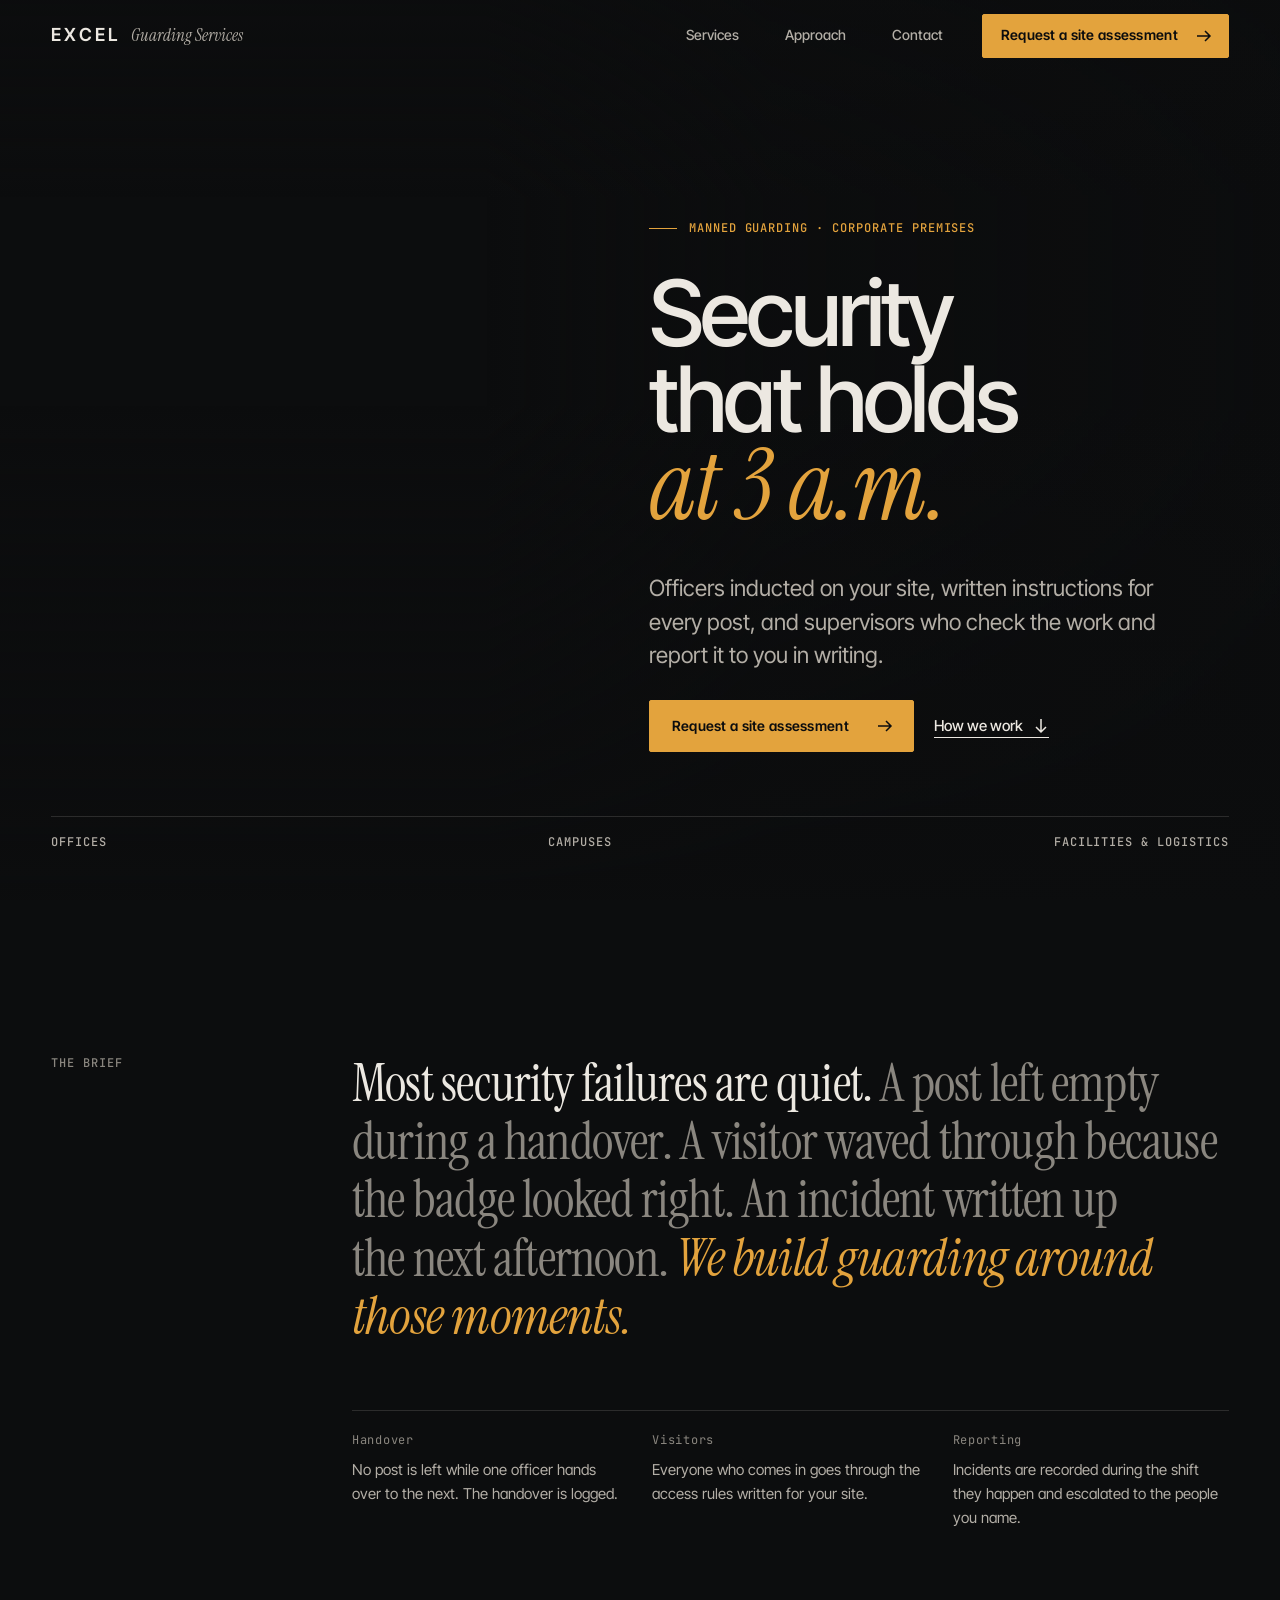
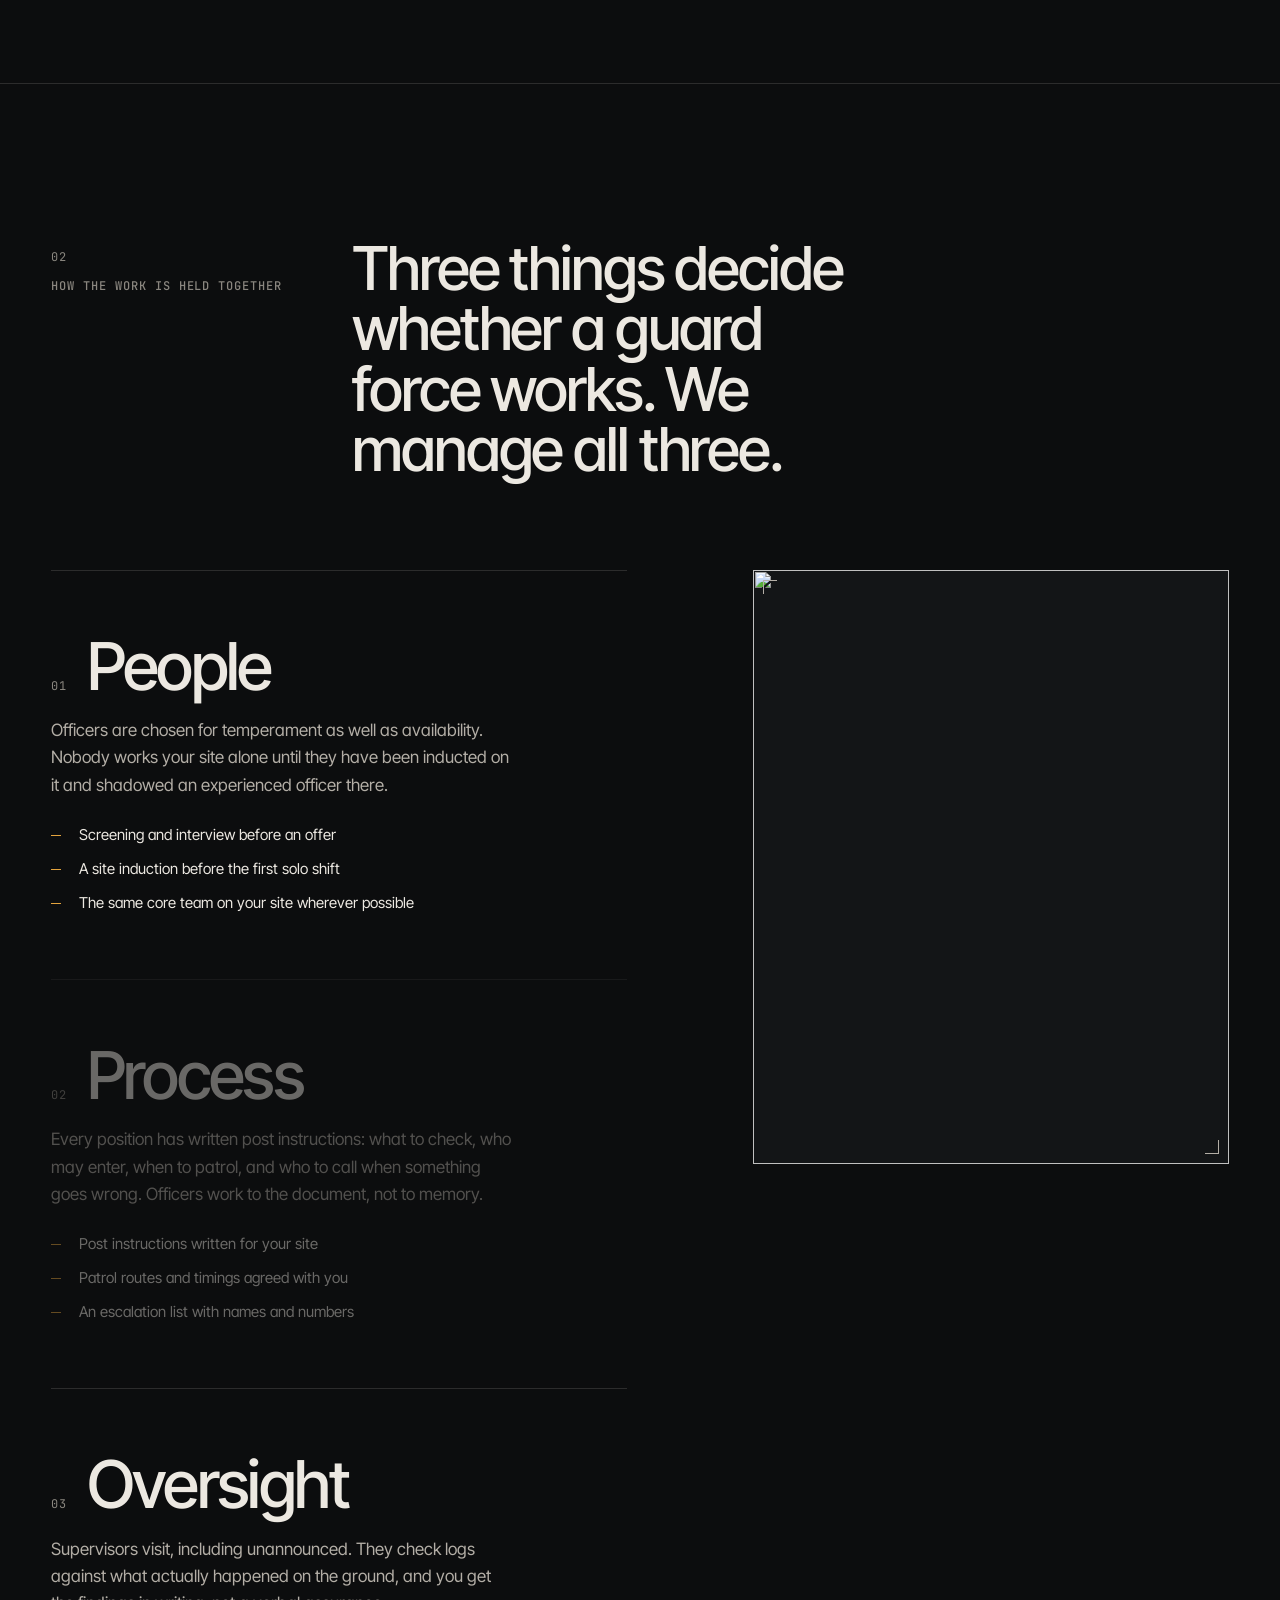
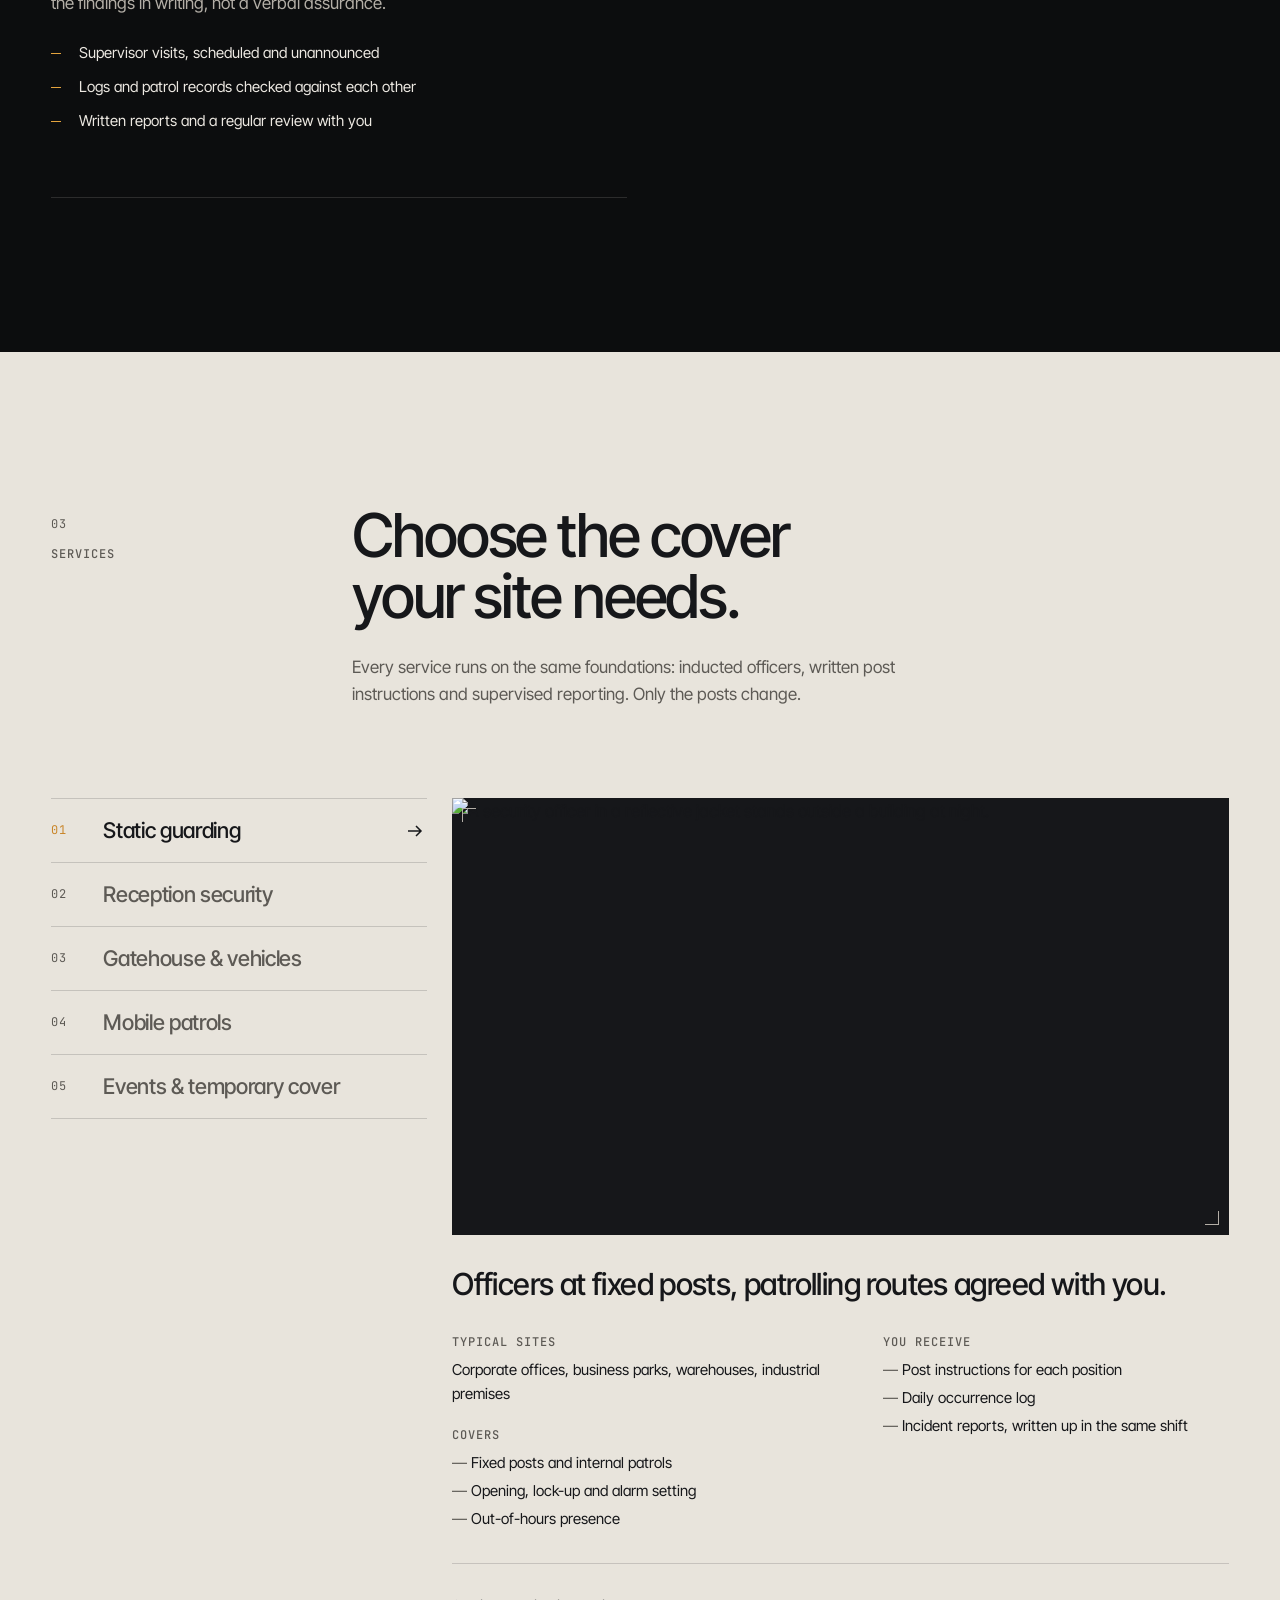
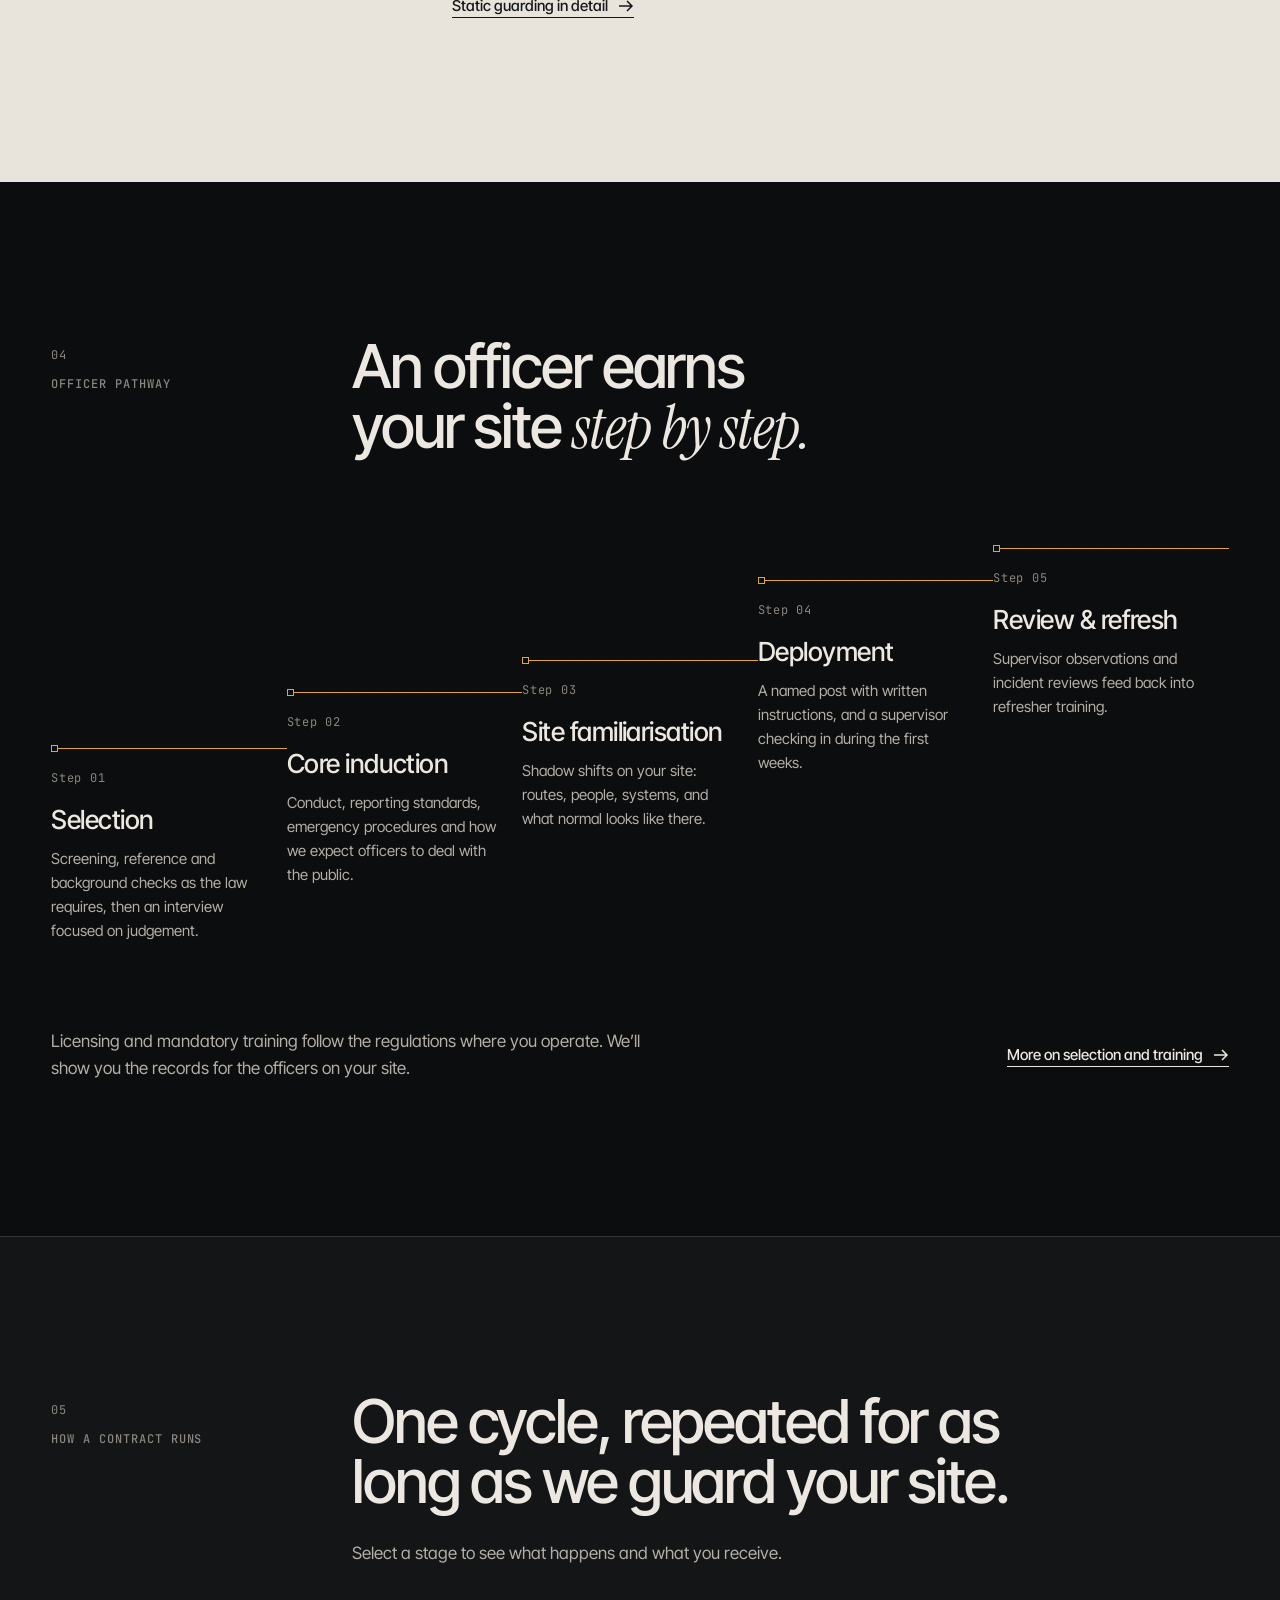
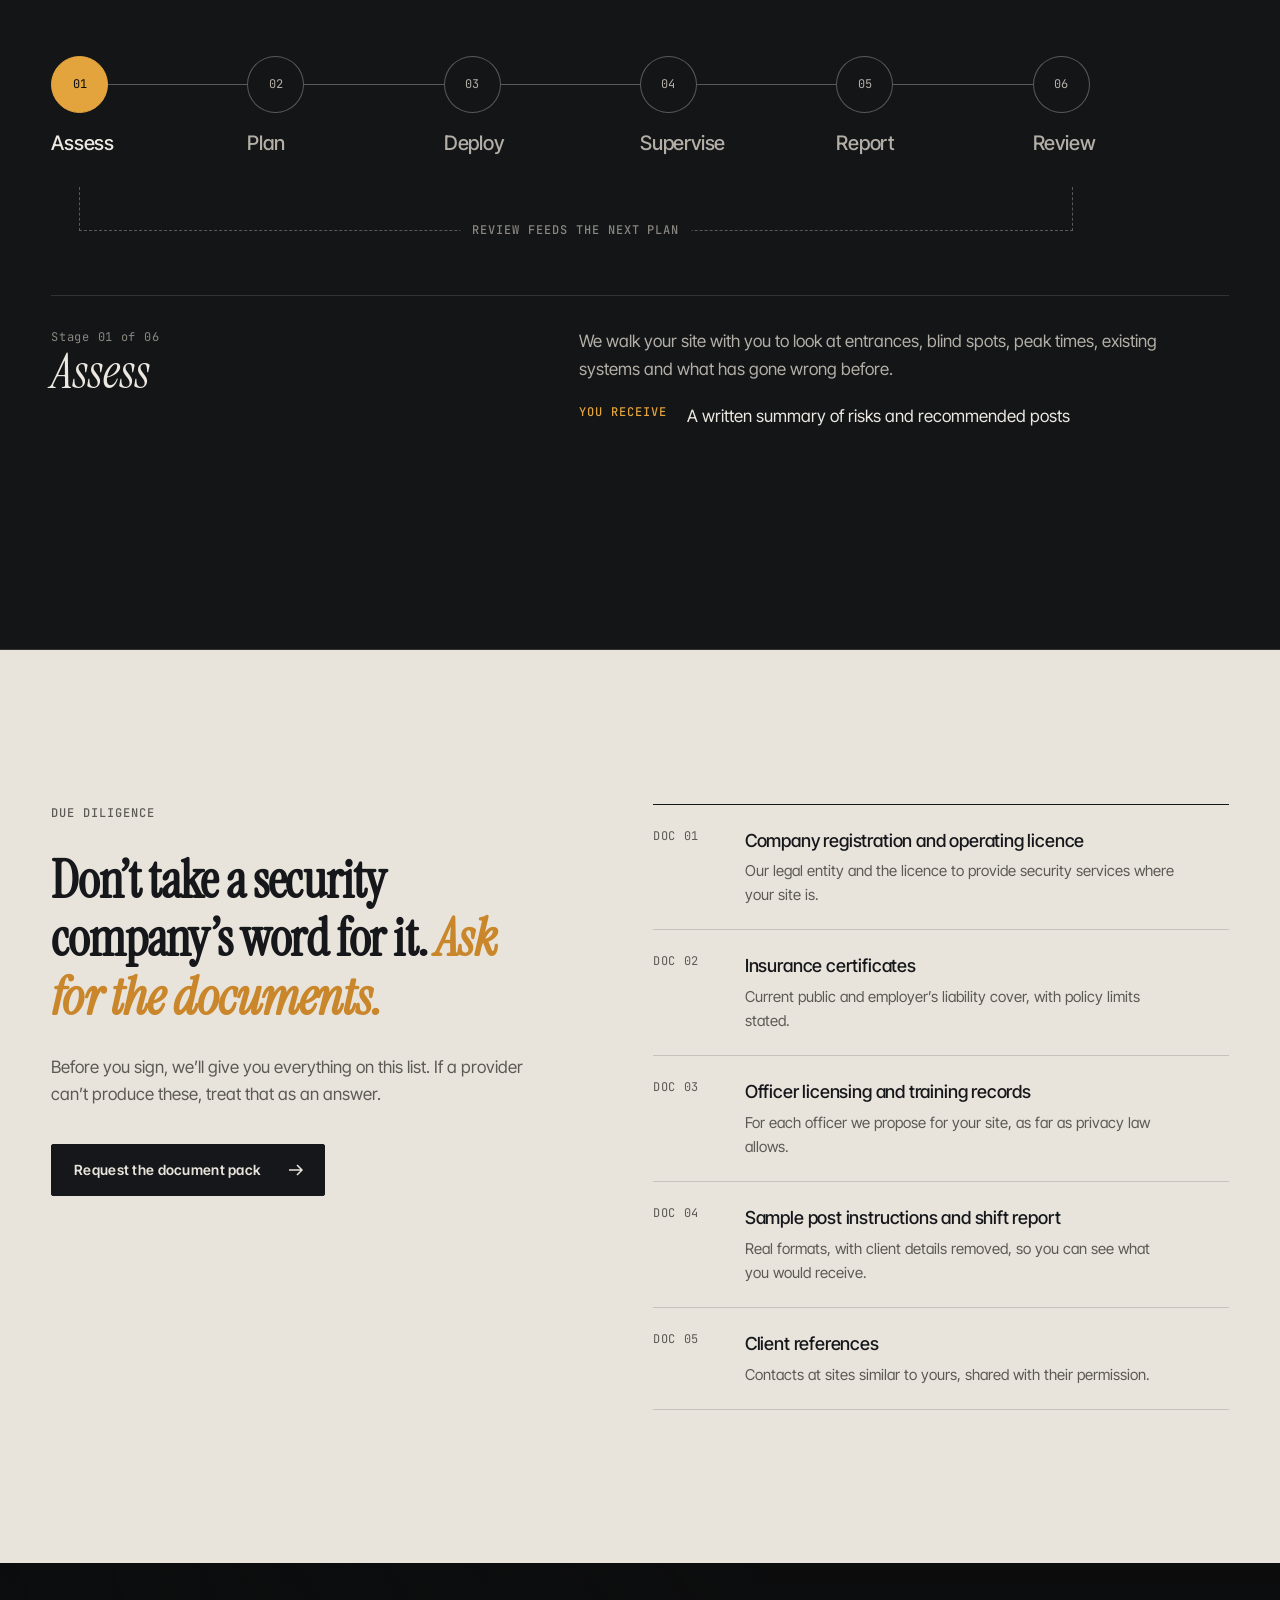
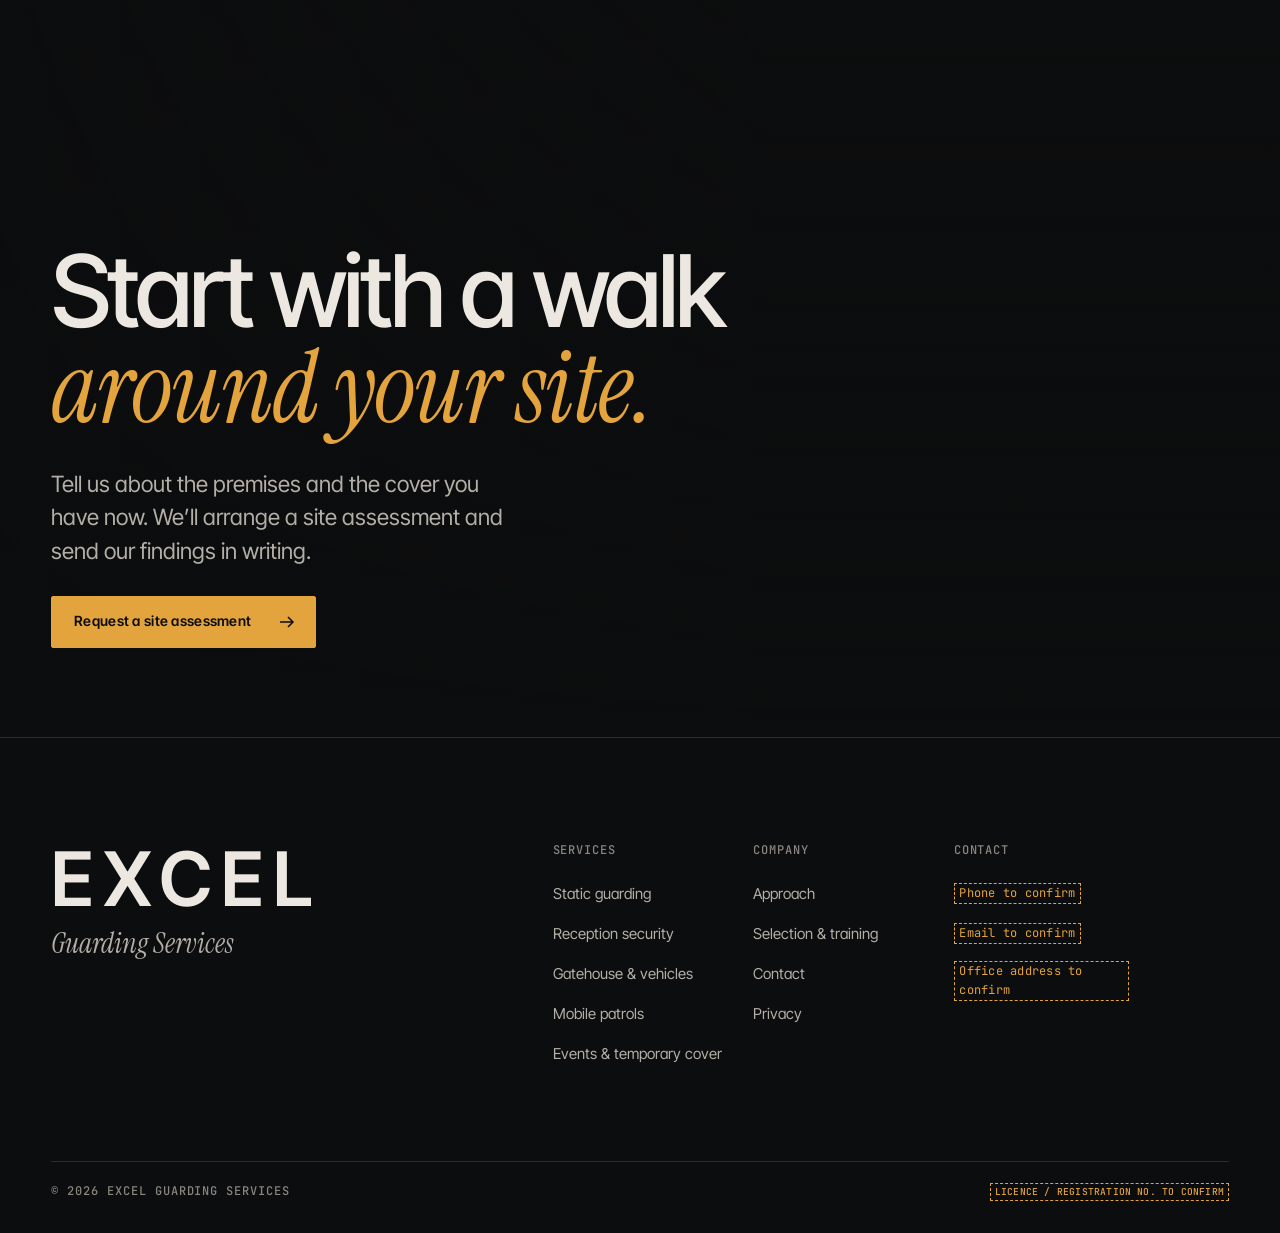
==== commit baac642a: "add excel guarding services website" ====
--- a/index.html
+++ b/index.html
@@ -1,390 +1,390 @@
-<!doctype html>
-<html lang="en">
-<head>
-  <meta charset="utf-8">
-  <meta name="viewport" content="width=device-width, initial-scale=1">
-  <title>Excel Guarding Services | Manned Security for Corporate Premises</title>
-  <meta name="description" content="Manned guarding for offices, campuses and facilities. Officers inducted on your site, written post instructions for every position, and supervisors who check the work and report in writing.">
-  <meta name="theme-color" content="#0c0d0e">
-  <meta property="og:type" content="website">
-  <meta property="og:site_name" content="Excel Guarding Services">
-  <meta property="og:title" content="Excel Guarding Services | Manned Security for Corporate Premises">
-  <meta property="og:description" content="Guarding built around the moments that go wrong: handovers, visitors, night shifts and incident reporting.">
-  <meta property="og:image" content="https://images.unsplash.com/photo-1485230405346-71acb9518d9c?auto=format&fit=crop&w=1200&h=630&q=70">
-  <meta name="twitter:card" content="summary_large_image">
-  <link rel="icon" href="assets/img/favicon.svg" type="image/svg+xml">
-  <link rel="preconnect" href="https://fonts.googleapis.com">
-  <link rel="preconnect" href="https://fonts.gstatic.com" crossorigin>
-  <link rel="preconnect" href="https://images.unsplash.com">
-  <link rel="stylesheet" href="https://fonts.googleapis.com/css2?family=Instrument+Serif:ital@0;1&family=Inter+Tight:wght@400;500;600&family=JetBrains+Mono:wght@400;500&display=swap">
-  <link rel="stylesheet" href="assets/css/site.css">
-  <link rel="preload" as="image" href="https://images.unsplash.com/photo-1485230405346-71acb9518d9c?auto=format&fit=crop&w=1600&q=70" imagesrcset="https://images.unsplash.com/photo-1485230405346-71acb9518d9c?auto=format&fit=crop&w=800&q=70 800w, https://images.unsplash.com/photo-1485230405346-71acb9518d9c?auto=format&fit=crop&w=1600&q=70 1600w, https://images.unsplash.com/photo-1485230405346-71acb9518d9c?auto=format&fit=crop&w=2400&q=70 2400w" imagesizes="100vw">
-  <script>document.documentElement.classList.add("js");</script>
-</head>
-<body>
-  <a class="skip-link" href="#main">Skip to content</a>
-
-  <header class="site-header" data-header>
-    <div class="wrap">
-      <a class="brand" href="index.html" aria-label="Excel Guarding Services, home">
-        <span class="brand__mark">EXCEL</span><span class="brand__sub">Guarding Services</span>
-      </a>
-      <nav class="nav" aria-label="Primary">
-        <ul class="nav__list">
-          <li><a href="services.html">Services</a></li>
-          <li><a href="approach.html">Approach</a></li>
-          <li><a href="contact.html">Contact</a></li>
-        </ul>
-        <a class="btn" href="contact.html">Request a site assessment <svg class="arrow" viewBox="0 0 16 16" aria-hidden="true"><path d="M1 8h13M9 3l5 5-5 5" fill="none" stroke="currentColor" stroke-width="1.5"/></svg></a>
-      </nav>
-      <button class="menu-toggle" type="button" aria-expanded="false" aria-controls="mobile-menu" data-menu-toggle>
-        <span data-menu-label>Menu</span><span class="menu-toggle__bars" aria-hidden="true"></span>
-      </button>
-    </div>
-  </header>
-
-  <div class="mobile-menu" id="mobile-menu" data-menu>
-    <nav aria-label="Mobile">
-      <ul class="mobile-menu__list">
-        <li><a href="index.html" aria-current="page">Home <span class="index">00</span></a></li>
-        <li><a href="services.html">Services <span class="index">01</span></a></li>
-        <li><a href="approach.html">Approach <span class="index">02</span></a></li>
-        <li><a href="contact.html">Contact <span class="index">03</span></a></li>
-      </ul>
-    </nav>
-    <div class="mobile-menu__foot">
-      <a class="btn" href="contact.html">Request a site assessment <svg class="arrow" viewBox="0 0 16 16" aria-hidden="true"><path d="M1 8h13M9 3l5 5-5 5" fill="none" stroke="currentColor" stroke-width="1.5"/></svg></a>
-    </div>
-  </div>
-
-  <main id="main">
-    <!-- 01 · Hero -->
-    <section class="hero" aria-labelledby="hero-title">
-      <div class="hero__media">
-        <img
-          src="https://images.unsplash.com/photo-1485230405346-71acb9518d9c?auto=format&fit=crop&w=1600&q=70"
-          srcset="https://images.unsplash.com/photo-1485230405346-71acb9518d9c?auto=format&fit=crop&w=800&q=70 800w, https://images.unsplash.com/photo-1485230405346-71acb9518d9c?auto=format&fit=crop&w=1600&q=70 1600w, https://images.unsplash.com/photo-1485230405346-71acb9518d9c?auto=format&fit=crop&w=2400&q=70 2400w"
-          sizes="100vw" width="2400" height="1600" alt="A security officer stands at the entrance barriers of a corporate lobby at night." fetchpriority="high">
-      </div>
-      <div class="wrap hero__inner">
-        <div class="hero__content">
-          <p class="label label--signal hero__eyebrow" data-hero="1">Manned guarding · Corporate premises</p>
-          <h1 class="display" id="hero-title" data-hero="2">Security that holds <span class="serif signal">at 3&nbsp;a.m.</span></h1>
-          <div class="hero__foot" data-hero="3">
-            <p class="lede">Officers inducted on your site, written instructions for every post, and supervisors who check the work and report it to you in writing.</p>
-            <div class="hero__actions">
-              <a class="btn" href="contact.html">Request a site assessment <svg class="arrow" viewBox="0 0 16 16" aria-hidden="true"><path d="M1 8h13M9 3l5 5-5 5" fill="none" stroke="currentColor" stroke-width="1.5"/></svg></a>
-              <a class="link" href="#how">How we work <svg class="arrow" viewBox="0 0 16 16" aria-hidden="true"><path d="M8 1v13M3 9l5 5 5-5" fill="none" stroke="currentColor" stroke-width="1.5"/></svg></a>
-            </div>
-          </div>
-        </div>
-        <div class="hero__rail" data-hero="4" aria-hidden="true">
-          <span class="label">Offices</span>
-          <span class="label">Campuses</span>
-          <span class="label">Facilities &amp; logistics</span>
-        </div>
-      </div>
-    </section>
-
-    <!-- 02 · Brief: why guarding fails -->
-    <section class="section brief" id="how" aria-labelledby="brief-title">
-      <div class="wrap grid">
-        <div class="brief__meta reveal">
-          <p class="label">The brief</p>
-        </div>
-        <div class="brief__body reveal">
-          <h2 class="visually-hidden" id="brief-title">Where guarding fails</h2>
-          <p class="statement">Most security failures are quiet. <span class="dim">A post left empty during a handover. A visitor waved through because the badge looked right. An incident written up the next afternoon.</span> <em>We build guarding around those moments.</em></p>
-        </div>
-        <div class="brief__foot reveal">
-          <div><span class="index">Handover</span><p>No post is left while one officer hands over to the next. The handover is logged.</p></div>
-          <div><span class="index">Visitors</span><p>Everyone who comes in goes through the access rules written for your site.</p></div>
-          <div><span class="index">Reporting</span><p>Incidents are recorded during the shift they happen and escalated to the people you name.</p></div>
-        </div>
-      </div>
-    </section>
-
-    <!-- 03 · People / Process / Oversight -->
-    <section class="section principles" aria-labelledby="principles-title" data-principles>
-      <div class="wrap">
-        <div class="grid section-head">
-          <div class="section-head__meta"><span class="index">02</span><span class="label">How the work is held together</span></div>
-          <h2 class="h2 section-head__title" id="principles-title">Three things decide whether a guard force works. We manage all three.</h2>
-        </div>
-        <div class="grid">
-          <ol class="principles__list">
-            <li class="principle is-active" data-principle="0">
-              <div class="media principle__media"><img src="https://images.unsplash.com/photo-1759366035053-4b172d9b299d?auto=format&fit=crop&w=900&h=560&q=70" width="900" height="560" loading="lazy" alt="Portrait of a uniformed security officer in a cap and protective vest."></div>
-              <div class="principle__top"><span class="index">01</span><h3 class="principle__name">People</h3></div>
-              <p>Officers are chosen for temperament as well as availability. Nobody works your site alone until they have been inducted on it and shadowed an experienced officer there.</p>
-              <ul class="principle__points">
-                <li>Screening and interview before an offer</li>
-                <li>A site induction before the first solo shift</li>
-                <li>The same core team on your site wherever possible</li>
-              </ul>
-            </li>
-            <li class="principle" data-principle="1">
-              <div class="media principle__media"><img src="https://images.unsplash.com/photo-1523705480679-b5d0cc17a656?auto=format&fit=crop&w=900&h=560&q=70" width="900" height="560" loading="lazy" alt="A handwritten log sheet held on a clipboard."></div>
-              <div class="principle__top"><span class="index">02</span><h3 class="principle__name">Process</h3></div>
-              <p>Every position has written post instructions: what to check, who may enter, when to patrol, and who to call when something goes wrong. Officers work to the document, not to memory.</p>
-              <ul class="principle__points">
-                <li>Post instructions written for your site</li>
-                <li>Patrol routes and timings agreed with you</li>
-                <li>An escalation list with names and numbers</li>
-              </ul>
-            </li>
-            <li class="principle" data-principle="2">
-              <div class="media principle__media"><img src="https://images.unsplash.com/photo-1770529933902-d2f7851be31c?auto=format&fit=crop&crop=focalpoint&fp-x=0.4&fp-y=0.35&fp-z=1.6&w=900&h=560&q=70" width="900" height="560" loading="lazy" alt="Two uniformed security officers speak at a building entrance."></div>
-              <div class="principle__top"><span class="index">03</span><h3 class="principle__name">Oversight</h3></div>
-              <p>Supervisors visit, including unannounced. They check logs against what actually happened on the ground, and you get the findings in writing, not a verbal assurance.</p>
-              <ul class="principle__points">
-                <li>Supervisor visits, scheduled and unannounced</li>
-                <li>Logs and patrol records checked against each other</li>
-                <li>Written reports and a regular review with you</li>
-              </ul>
-            </li>
-          </ol>
-          <div class="principles__visual" aria-hidden="true">
-            <div class="media principles__sticky marks">
-              <img class="is-active" src="https://images.unsplash.com/photo-1759366035053-4b172d9b299d?auto=format&fit=crop&w=1000&h=1250&q=70" width="1000" height="1250" alt="" loading="lazy">
-              <img src="https://images.unsplash.com/photo-1523705480679-b5d0cc17a656?auto=format&fit=crop&w=1000&h=1250&q=70" width="1000" height="1250" alt="" loading="lazy">
-              <img src="https://images.unsplash.com/photo-1770529933902-d2f7851be31c?auto=format&fit=crop&crop=focalpoint&fp-x=0.4&fp-y=0.32&fp-z=1.5&w=1000&h=1250&q=70" width="1000" height="1250" alt="" loading="lazy">
-            </div>
-          </div>
-        </div>
-      </div>
-    </section>
-
-    <!-- 04 · Service explorer -->
-    <section class="section on-paper explorer" aria-labelledby="explorer-title">
-      <div class="wrap">
-        <div class="grid section-head">
-          <div class="section-head__meta"><span class="index">03</span><span class="label">Services</span></div>
-          <h2 class="h2 section-head__title" id="explorer-title">Choose the cover your site needs.</h2>
-          <p class="prose section-head__aside">Every service runs on the same foundations: inducted officers, written post instructions and supervised reporting. Only the posts change.</p>
-        </div>
-        <div class="grid" data-tabs>
-          <div class="explorer__tabs">
-            <div class="tablist" role="tablist" aria-label="Services">
-              <button class="tab" role="tab" id="tab-static" aria-controls="panel-static" aria-selected="true"><span class="index">01</span><span class="tab__name">Static guarding</span><svg class="arrow" viewBox="0 0 16 16" aria-hidden="true"><path d="M1 8h13M9 3l5 5-5 5" fill="none" stroke="currentColor" stroke-width="1.5"/></svg></button>
-              <button class="tab" role="tab" id="tab-reception" aria-controls="panel-reception" aria-selected="false" tabindex="-1"><span class="index">02</span><span class="tab__name">Reception security</span><svg class="arrow" viewBox="0 0 16 16" aria-hidden="true"><path d="M1 8h13M9 3l5 5-5 5" fill="none" stroke="currentColor" stroke-width="1.5"/></svg></button>
-              <button class="tab" role="tab" id="tab-gate" aria-controls="panel-gate" aria-selected="false" tabindex="-1"><span class="index">03</span><span class="tab__name">Gatehouse &amp; vehicles</span><svg class="arrow" viewBox="0 0 16 16" aria-hidden="true"><path d="M1 8h13M9 3l5 5-5 5" fill="none" stroke="currentColor" stroke-width="1.5"/></svg></button>
-              <button class="tab" role="tab" id="tab-patrol" aria-controls="panel-patrol" aria-selected="false" tabindex="-1"><span class="index">04</span><span class="tab__name">Mobile patrols</span><svg class="arrow" viewBox="0 0 16 16" aria-hidden="true"><path d="M1 8h13M9 3l5 5-5 5" fill="none" stroke="currentColor" stroke-width="1.5"/></svg></button>
-              <button class="tab" role="tab" id="tab-event" aria-controls="panel-event" aria-selected="false" tabindex="-1"><span class="index">05</span><span class="tab__name">Events &amp; temporary cover</span><svg class="arrow" viewBox="0 0 16 16" aria-hidden="true"><path d="M1 8h13M9 3l5 5-5 5" fill="none" stroke="currentColor" stroke-width="1.5"/></svg></button>
-            </div>
-          </div>
-
-          <div class="explorer__panels">
-            <div class="panel" role="tabpanel" id="panel-static" aria-labelledby="tab-static" tabindex="0">
-              <div class="media panel__media marks"><img src="https://images.unsplash.com/photo-1680714246510-94d1055e4a8b?auto=format&fit=crop&w=1400&h=788&q=70" width="1400" height="788" loading="lazy" alt="A security officer in a reflective jacket stands outside a building at night."></div>
-              <div class="panel__body">
-                <h3 class="h3 panel__title">Officers at fixed posts, patrolling routes agreed with you.</h3>
-                <dl>
-                  <div><dt class="label">Typical sites</dt><dd>Corporate offices, business parks, warehouses, industrial premises</dd></div>
-                  <div><dt class="label">Covers</dt><dd><ul><li>Fixed posts and internal patrols</li><li>Opening, lock-up and alarm setting</li><li>Out-of-hours presence</li></ul></dd></div>
-                </dl>
-                <dl>
-                  <div><dt class="label">You receive</dt><dd><ul><li>Post instructions for each position</li><li>Daily occurrence log</li><li>Incident reports, written up in the same shift</li></ul></dd></div>
-                </dl>
-                <div class="panel__foot"><a class="link" href="services.html#static">Static guarding in detail <svg class="arrow" viewBox="0 0 16 16" aria-hidden="true"><path d="M1 8h13M9 3l5 5-5 5" fill="none" stroke="currentColor" stroke-width="1.5"/></svg></a></div>
-              </div>
-            </div>
-
-            <div class="panel" role="tabpanel" id="panel-reception" aria-labelledby="tab-reception" tabindex="0" hidden>
-              <div class="media panel__media marks"><img src="https://images.unsplash.com/photo-1785123379745-c160d941859f?auto=format&fit=crop&w=1400&h=788&q=70" width="1400" height="788" loading="lazy" alt="A security officer with an identity lanyard stands behind glass entrance doors."></div>
-              <div class="panel__body">
-                <h3 class="h3 panel__title">The first person your visitors meet, and the last check before they are inside.</h3>
-                <dl>
-                  <div><dt class="label">Typical sites</dt><dd>Head offices, multi-tenant buildings, client-facing premises</dd></div>
-                  <div><dt class="label">Covers</dt><dd><ul><li>Visitor sign-in and pass issue</li><li>Contractor and delivery control</li><li>Lobby presence during working hours</li></ul></dd></div>
-                </dl>
-                <dl>
-                  <div><dt class="label">You receive</dt><dd><ul><li>Access rules agreed with your facilities team</li><li>A visitor record kept to your policy</li><li>Officers briefed on your company and its people</li></ul></dd></div>
-                </dl>
-                <div class="panel__foot"><a class="link" href="services.html#reception">Reception security in detail <svg class="arrow" viewBox="0 0 16 16" aria-hidden="true"><path d="M1 8h13M9 3l5 5-5 5" fill="none" stroke="currentColor" stroke-width="1.5"/></svg></a></div>
-              </div>
-            </div>
-
-            <div class="panel" role="tabpanel" id="panel-gate" aria-labelledby="tab-gate" tabindex="0" hidden>
-              <div class="media panel__media marks"><img src="https://images.unsplash.com/photo-1765741836920-421cb507d7c1?auto=format&fit=crop&w=1400&h=788&q=70" width="1400" height="788" loading="lazy" alt="A security officer seated inside a lit gatehouse booth at night."></div>
-              <div class="panel__body">
-                <h3 class="h3 panel__title">Control of every vehicle and person crossing the boundary.</h3>
-                <dl>
-                  <div><dt class="label">Typical sites</dt><dd>Campuses, plants, logistics yards, gated corporate sites</dd></div>
-                  <div><dt class="label">Covers</dt><dd><ul><li>Vehicle and driver checks</li><li>Contractor passes and permits</li><li>Barrier and gate operation</li></ul></dd></div>
-                </dl>
-                <dl>
-                  <div><dt class="label">You receive</dt><dd><ul><li>Vehicle and visitor logs</li><li>Gate procedures for peak and out-of-hours</li><li>Exceptions reported the same day</li></ul></dd></div>
-                </dl>
-                <div class="panel__foot"><a class="link" href="services.html#gatehouse">Gatehouse cover in detail <svg class="arrow" viewBox="0 0 16 16" aria-hidden="true"><path d="M1 8h13M9 3l5 5-5 5" fill="none" stroke="currentColor" stroke-width="1.5"/></svg></a></div>
-              </div>
-            </div>
-
-            <div class="panel" role="tabpanel" id="panel-patrol" aria-labelledby="tab-patrol" tabindex="0" hidden>
-              <div class="media panel__media marks"><img src="https://images.unsplash.com/photo-1609193084914-8c454697fe90?auto=format&fit=crop&w=1400&h=788&q=70" width="1400" height="788" loading="lazy" alt="Two security officers in dark uniforms walk across a forecourt."></div>
-              <div class="panel__body">
-                <h3 class="h3 panel__title">Visible checks on sites that do not need an officer all night.</h3>
-                <dl>
-                  <div><dt class="label">Typical sites</dt><dd>Smaller offices, vacant or part-occupied buildings, multi-site estates</dd></div>
-                  <div><dt class="label">Covers</dt><dd><ul><li>Scheduled and varied-time patrols</li><li>Lock and unlock visits</li><li>Perimeter and building checks</li></ul></dd></div>
-                </dl>
-                <dl>
-                  <div><dt class="label">You receive</dt><dd><ul><li>A record of every visit and what was found</li><li>Issues raised the same day</li><li>A patrol schedule you can adjust</li></ul></dd></div>
-                </dl>
-                <div class="panel__foot"><a class="link" href="services.html#patrols">Mobile patrols in detail <svg class="arrow" viewBox="0 0 16 16" aria-hidden="true"><path d="M1 8h13M9 3l5 5-5 5" fill="none" stroke="currentColor" stroke-width="1.5"/></svg></a></div>
-              </div>
-            </div>
-
-            <div class="panel" role="tabpanel" id="panel-event" aria-labelledby="tab-event" tabindex="0" hidden>
-              <div class="media panel__media marks"><img src="https://images.unsplash.com/photo-1760228604788-db8a36d5c1a3?auto=format&fit=crop&w=1400&h=788&q=70" width="1400" height="788" loading="lazy" alt="A security officer watches over guests gathered under an outdoor marquee."></div>
-              <div class="panel__body">
-                <h3 class="h3 panel__title">Extra officers for a defined period, briefed before they arrive.</h3>
-                <dl>
-                  <div><dt class="label">Typical needs</dt><dd>Corporate events, refurbishments, shutdowns, holiday periods</dd></div>
-                  <div><dt class="label">Covers</dt><dd><ul><li>Access and guest-list control</li><li>Additional posts for the duration</li><li>Cover while your regular team is stretched</li></ul></dd></div>
-                </dl>
-                <dl>
-                  <div><dt class="label">You receive</dt><dd><ul><li>A short plan agreed in advance</li><li>A named lead on the day</li><li>A written close-out report</li></ul></dd></div>
-                </dl>
-                <div class="panel__foot"><a class="link" href="services.html#events">Event and temporary cover in detail <svg class="arrow" viewBox="0 0 16 16" aria-hidden="true"><path d="M1 8h13M9 3l5 5-5 5" fill="none" stroke="currentColor" stroke-width="1.5"/></svg></a></div>
-              </div>
-            </div>
-          </div>
-        </div>
-      </div>
-    </section>
-
-    <!-- 05 · Training: ascending steps -->
-    <section class="section training" aria-labelledby="training-title">
-      <div class="wrap">
-        <div class="grid section-head">
-          <div class="section-head__meta"><span class="index">04</span><span class="label">Officer pathway</span></div>
-          <h2 class="h2 section-head__title" id="training-title">An officer earns your site <span class="serif">step by step.</span></h2>
-        </div>
-        <ol class="steps" data-steps>
-          <li class="step"><span class="index step__index">Step 01</span><h3>Selection</h3><p>Screening, reference and background checks as the law requires, then an interview focused on judgement.</p></li>
-          <li class="step"><span class="index step__index">Step 02</span><h3>Core induction</h3><p>Conduct, reporting standards, emergency procedures and how we expect officers to deal with the public.</p></li>
-          <li class="step"><span class="index step__index">Step 03</span><h3>Site familiarisation</h3><p>Shadow shifts on your site: routes, people, systems, and what normal looks like there.</p></li>
-          <li class="step"><span class="index step__index">Step 04</span><h3>Deployment</h3><p>A named post with written instructions, and a supervisor checking in during the first weeks.</p></li>
-          <li class="step"><span class="index step__index">Step 05</span><h3>Review &amp; refresh</h3><p>Supervisor observations and incident reviews feed back into refresher training.</p></li>
-        </ol>
-        <div class="training__note reveal">
-          <p class="prose">Licensing and mandatory training follow the regulations where you operate. We’ll show you the records for the officers on your site.</p>
-          <a class="link" href="approach.html#people">More on selection and training <svg class="arrow" viewBox="0 0 16 16" aria-hidden="true"><path d="M1 8h13M9 3l5 5-5 5" fill="none" stroke="currentColor" stroke-width="1.5"/></svg></a>
-        </div>
-      </div>
-    </section>
-
-    <!-- 06 · Operational workflow -->
-    <section class="section workflow" aria-labelledby="workflow-title">
-      <div class="wrap">
-        <div class="grid section-head">
-          <div class="section-head__meta"><span class="index">05</span><span class="label">How a contract runs</span></div>
-          <h2 class="h2 section-head__title" id="workflow-title">One cycle, repeated for as long as we guard your site.</h2>
-          <p class="prose section-head__aside">Select a stage to see what happens and what you receive.</p>
-        </div>
-        <div class="flow" data-flow>
-          <div class="flow__nodes" role="group" aria-label="Contract stages">
-            <button class="node" type="button" aria-pressed="true" aria-controls="flow-detail" data-stage="0"><span class="node__dot">01</span><span class="node__name">Assess</span></button>
-            <button class="node" type="button" aria-pressed="false" aria-controls="flow-detail" data-stage="1"><span class="node__dot">02</span><span class="node__name">Plan</span></button>
-            <button class="node" type="button" aria-pressed="false" aria-controls="flow-detail" data-stage="2"><span class="node__dot">03</span><span class="node__name">Deploy</span></button>
-            <button class="node" type="button" aria-pressed="false" aria-controls="flow-detail" data-stage="3"><span class="node__dot">04</span><span class="node__name">Supervise</span></button>
-            <button class="node" type="button" aria-pressed="false" aria-controls="flow-detail" data-stage="4"><span class="node__dot">05</span><span class="node__name">Report</span></button>
-            <button class="node" type="button" aria-pressed="false" aria-controls="flow-detail" data-stage="5"><span class="node__dot">06</span><span class="node__name">Review</span></button>
-          </div>
-          <div class="flow__return" aria-hidden="true"><span class="label">Review feeds the next plan</span></div>
-          <div class="flow__detail" id="flow-detail" aria-live="polite">
-            <div>
-              <p class="index" data-flow-index>Stage 01 of 06</p>
-              <h3 data-flow-title>Assess</h3>
-            </div>
-            <div>
-              <p class="prose" data-flow-text>We walk your site with you to look at entrances, blind spots, peak times, existing systems and what has gone wrong before.</p>
-              <p class="flow__out"><span class="label label--signal">You receive</span> <span data-flow-out>A written summary of risks and recommended posts</span></p>
-            </div>
-          </div>
-        </div>
-      </div>
-    </section>
-
-    <!-- 07 · Credibility: verify, don't trust -->
-    <section class="section on-paper verify" aria-labelledby="verify-title">
-      <div class="wrap grid">
-        <div class="verify__head reveal">
-          <p class="label kicker">Due diligence</p>
-          <h2 class="statement" id="verify-title">Don’t take a security company’s word for it. <em>Ask for the documents.</em></h2>
-          <p class="prose">Before you sign, we’ll give you everything on this list. If a provider can’t produce these, treat that as an answer.</p>
-          <a class="btn btn--dark" href="contact.html">Request the document pack <svg class="arrow" viewBox="0 0 16 16" aria-hidden="true"><path d="M1 8h13M9 3l5 5-5 5" fill="none" stroke="currentColor" stroke-width="1.5"/></svg></a>
-        </div>
-        <ol class="verify__list reveal">
-          <li class="doc"><span class="index">DOC 01</span><div><h3>Company registration and operating licence</h3><p>Our legal entity and the licence to provide security services where your site is.</p></div></li>
-          <li class="doc"><span class="index">DOC 02</span><div><h3>Insurance certificates</h3><p>Current public and employer’s liability cover, with policy limits stated.</p></div></li>
-          <li class="doc"><span class="index">DOC 03</span><div><h3>Officer licensing and training records</h3><p>For each officer we propose for your site, as far as privacy law allows.</p></div></li>
-          <li class="doc"><span class="index">DOC 04</span><div><h3>Sample post instructions and shift report</h3><p>Real formats, with client details removed, so you can see what you would receive.</p></div></li>
-          <li class="doc"><span class="index">DOC 05</span><div><h3>Client references</h3><p>Contacts at sites similar to yours, shared with their permission.</p></div></li>
-        </ol>
-      </div>
-    </section>
-
-    <!-- 08 · Closing -->
-    <section class="closing" aria-labelledby="closing-title">
-      <div class="closing__media">
-        <img src="https://images.unsplash.com/photo-1642286230565-3489d1766b6f?auto=format&fit=crop&w=1800&q=70"
-          srcset="https://images.unsplash.com/photo-1642286230565-3489d1766b6f?auto=format&fit=crop&w=900&q=70 900w, https://images.unsplash.com/photo-1642286230565-3489d1766b6f?auto=format&fit=crop&w=1800&q=70 1800w, https://images.unsplash.com/photo-1642286230565-3489d1766b6f?auto=format&fit=crop&w=2600&q=70 2600w"
-          sizes="100vw" width="2600" height="1733" loading="lazy" alt="">
-      </div>
-      <div class="wrap grid">
-        <h2 class="display closing__title reveal" id="closing-title">Start with a walk <span class="serif signal">around your site.</span></h2>
-        <div class="closing__aside reveal">
-          <p class="lede">Tell us about the premises and the cover you have now. We’ll arrange a site assessment and send our findings in writing.</p>
-          <a class="btn" href="contact.html">Request a site assessment <svg class="arrow" viewBox="0 0 16 16" aria-hidden="true"><path d="M1 8h13M9 3l5 5-5 5" fill="none" stroke="currentColor" stroke-width="1.5"/></svg></a>
-        </div>
-      </div>
-    </section>
-  </main>
-
-  <footer class="site-footer">
-    <div class="wrap">
-      <div class="grid">
-        <div class="footer__brand">
-          <span class="brand__mark">EXCEL</span>
-          <span class="brand__sub">Guarding Services</span>
-        </div>
-        <div class="footer__col">
-          <span class="label">Services</span>
-          <ul>
-            <li><a href="services.html#static">Static guarding</a></li>
-            <li><a href="services.html#reception">Reception security</a></li>
-            <li><a href="services.html#gatehouse">Gatehouse &amp; vehicles</a></li>
-            <li><a href="services.html#patrols">Mobile patrols</a></li>
-            <li><a href="services.html#events">Events &amp; temporary cover</a></li>
-          </ul>
-        </div>
-        <div class="footer__col">
-          <span class="label">Company</span>
-          <ul>
-            <li><a href="approach.html">Approach</a></li>
-            <li><a href="approach.html#people">Selection &amp; training</a></li>
-            <li><a href="contact.html">Contact</a></li>
-            <li><a href="privacy.html">Privacy</a></li>
-          </ul>
-        </div>
-        <div class="footer__col footer__col--wide">
-          <span class="label">Contact</span>
-          <ul>
-            <li><span><span class="tbc">Phone to confirm</span></span></li>
-            <li><span><span class="tbc">Email to confirm</span></span></li>
-            <li><span><span class="tbc">Office address to confirm</span></span></li>
-          </ul>
-        </div>
-      </div>
-      <div class="footer__base">
-        <span class="label">© <span data-year>2026</span> Excel Guarding Services</span>
-        <span class="label"><span class="tbc">Licence / registration no. to confirm</span></span>
-      </div>
-    </div>
-  </footer>
-
-  <script src="assets/js/site.js" defer></script>
-</body>
-</html>
+<!doctype html>
+<html lang="en">
+<head>
+  <meta charset="utf-8">
+  <meta name="viewport" content="width=device-width, initial-scale=1">
+  <title>Excel Guarding Services | Manned Security for Corporate Premises</title>
+  <meta name="description" content="Manned guarding for offices, campuses and facilities. Officers inducted on your site, written post instructions for every position, and supervisors who check the work and report in writing.">
+  <meta name="theme-color" content="#0c0d0e">
+  <meta property="og:type" content="website">
+  <meta property="og:site_name" content="Excel Guarding Services">
+  <meta property="og:title" content="Excel Guarding Services | Manned Security for Corporate Premises">
+  <meta property="og:description" content="Guarding built around the moments that go wrong: handovers, visitors, night shifts and incident reporting.">
+  <meta property="og:image" content="https://images.unsplash.com/photo-1485230405346-71acb9518d9c?auto=format&fit=crop&w=1200&h=630&q=70">
+  <meta name="twitter:card" content="summary_large_image">
+  <link rel="icon" href="assets/img/favicon.svg" type="image/svg+xml">
+  <link rel="preconnect" href="https://fonts.googleapis.com">
+  <link rel="preconnect" href="https://fonts.gstatic.com" crossorigin>
+  <link rel="preconnect" href="https://images.unsplash.com">
+  <link rel="stylesheet" href="https://fonts.googleapis.com/css2?family=Instrument+Serif:ital@0;1&family=Inter+Tight:wght@400;500;600&family=JetBrains+Mono:wght@400;500&display=swap">
+  <link rel="stylesheet" href="assets/css/site.css">
+  <link rel="preload" as="image" href="https://images.unsplash.com/photo-1485230405346-71acb9518d9c?auto=format&fit=crop&w=1600&q=70" imagesrcset="https://images.unsplash.com/photo-1485230405346-71acb9518d9c?auto=format&fit=crop&w=800&q=70 800w, https://images.unsplash.com/photo-1485230405346-71acb9518d9c?auto=format&fit=crop&w=1600&q=70 1600w, https://images.unsplash.com/photo-1485230405346-71acb9518d9c?auto=format&fit=crop&w=2400&q=70 2400w" imagesizes="100vw">
+  <script>document.documentElement.classList.add("js");</script>
+</head>
+<body>
+  <a class="skip-link" href="#main">Skip to content</a>
+
+  <header class="site-header" data-header>
+    <div class="wrap">
+      <a class="brand" href="index.html" aria-label="Excel Guarding Services, home">
+        <span class="brand__mark">EXCEL</span><span class="brand__sub">Guarding Services</span>
+      </a>
+      <nav class="nav" aria-label="Primary">
+        <ul class="nav__list">
+          <li><a href="services.html">Services</a></li>
+          <li><a href="approach.html">Approach</a></li>
+          <li><a href="contact.html">Contact</a></li>
+        </ul>
+        <a class="btn" href="contact.html">Request a site assessment <svg class="arrow" viewBox="0 0 16 16" aria-hidden="true"><path d="M1 8h13M9 3l5 5-5 5" fill="none" stroke="currentColor" stroke-width="1.5"/></svg></a>
+      </nav>
+      <button class="menu-toggle" type="button" aria-expanded="false" aria-controls="mobile-menu" data-menu-toggle>
+        <span data-menu-label>Menu</span><span class="menu-toggle__bars" aria-hidden="true"></span>
+      </button>
+    </div>
+  </header>
+
+  <div class="mobile-menu" id="mobile-menu" data-menu>
+    <nav aria-label="Mobile">
+      <ul class="mobile-menu__list">
+        <li><a href="index.html" aria-current="page">Home <span class="index">00</span></a></li>
+        <li><a href="services.html">Services <span class="index">01</span></a></li>
+        <li><a href="approach.html">Approach <span class="index">02</span></a></li>
+        <li><a href="contact.html">Contact <span class="index">03</span></a></li>
+      </ul>
+    </nav>
+    <div class="mobile-menu__foot">
+      <a class="btn" href="contact.html">Request a site assessment <svg class="arrow" viewBox="0 0 16 16" aria-hidden="true"><path d="M1 8h13M9 3l5 5-5 5" fill="none" stroke="currentColor" stroke-width="1.5"/></svg></a>
+    </div>
+  </div>
+
+  <main id="main">
+    <!-- 01 · Hero -->
+    <section class="hero" aria-labelledby="hero-title">
+      <div class="hero__media">
+        <img
+          src="https://images.unsplash.com/photo-1485230405346-71acb9518d9c?auto=format&fit=crop&w=1600&q=70"
+          srcset="https://images.unsplash.com/photo-1485230405346-71acb9518d9c?auto=format&fit=crop&w=800&q=70 800w, https://images.unsplash.com/photo-1485230405346-71acb9518d9c?auto=format&fit=crop&w=1600&q=70 1600w, https://images.unsplash.com/photo-1485230405346-71acb9518d9c?auto=format&fit=crop&w=2400&q=70 2400w"
+          sizes="100vw" width="2400" height="1600" alt="A security officer stands at the entrance barriers of a corporate lobby at night." fetchpriority="high">
+      </div>
+      <div class="wrap hero__inner">
+        <div class="hero__content">
+          <p class="label label--signal hero__eyebrow" data-hero="1">Manned guarding · Corporate premises</p>
+          <h1 class="display" id="hero-title" data-hero="2">Security that holds <span class="serif signal">at 3&nbsp;a.m.</span></h1>
+          <div class="hero__foot" data-hero="3">
+            <p class="lede">Officers inducted on your site, written instructions for every post, and supervisors who check the work and report it to you in writing.</p>
+            <div class="hero__actions">
+              <a class="btn" href="contact.html">Request a site assessment <svg class="arrow" viewBox="0 0 16 16" aria-hidden="true"><path d="M1 8h13M9 3l5 5-5 5" fill="none" stroke="currentColor" stroke-width="1.5"/></svg></a>
+              <a class="link" href="#how">How we work <svg class="arrow" viewBox="0 0 16 16" aria-hidden="true"><path d="M8 1v13M3 9l5 5 5-5" fill="none" stroke="currentColor" stroke-width="1.5"/></svg></a>
+            </div>
+          </div>
+        </div>
+        <div class="hero__rail" data-hero="4" aria-hidden="true">
+          <span class="label">Offices</span>
+          <span class="label">Campuses</span>
+          <span class="label">Facilities &amp; logistics</span>
+        </div>
+      </div>
+    </section>
+
+    <!-- 02 · Brief: why guarding fails -->
+    <section class="section brief" id="how" aria-labelledby="brief-title">
+      <div class="wrap grid">
+        <div class="brief__meta reveal">
+          <p class="label">The brief</p>
+        </div>
+        <div class="brief__body reveal">
+          <h2 class="visually-hidden" id="brief-title">Where guarding fails</h2>
+          <p class="statement">Most security failures are quiet. <span class="dim">A post left empty during a handover. A visitor waved through because the badge looked right. An incident written up the next afternoon.</span> <em>We build guarding around those moments.</em></p>
+        </div>
+        <div class="brief__foot reveal">
+          <div><span class="index">Handover</span><p>No post is left while one officer hands over to the next. The handover is logged.</p></div>
+          <div><span class="index">Visitors</span><p>Everyone who comes in goes through the access rules written for your site.</p></div>
+          <div><span class="index">Reporting</span><p>Incidents are recorded during the shift they happen and escalated to the people you name.</p></div>
+        </div>
+      </div>
+    </section>
+
+    <!-- 03 · People / Process / Oversight -->
+    <section class="section principles" aria-labelledby="principles-title" data-principles>
+      <div class="wrap">
+        <div class="grid section-head">
+          <div class="section-head__meta"><span class="index">02</span><span class="label">How the work is held together</span></div>
+          <h2 class="h2 section-head__title" id="principles-title">Three things decide whether a guard force works. We manage all three.</h2>
+        </div>
+        <div class="grid">
+          <ol class="principles__list">
+            <li class="principle is-active" data-principle="0">
+              <div class="media principle__media"><img src="https://images.unsplash.com/photo-1759366035053-4b172d9b299d?auto=format&fit=crop&w=900&h=560&q=70" width="900" height="560" loading="lazy" alt="Portrait of a uniformed security officer in a cap and protective vest."></div>
+              <div class="principle__top"><span class="index">01</span><h3 class="principle__name">People</h3></div>
+              <p>Officers are chosen for temperament as well as availability. Nobody works your site alone until they have been inducted on it and shadowed an experienced officer there.</p>
+              <ul class="principle__points">
+                <li>Screening and interview before an offer</li>
+                <li>A site induction before the first solo shift</li>
+                <li>The same core team on your site wherever possible</li>
+              </ul>
+            </li>
+            <li class="principle" data-principle="1">
+              <div class="media principle__media"><img src="https://images.unsplash.com/photo-1523705480679-b5d0cc17a656?auto=format&fit=crop&w=900&h=560&q=70" width="900" height="560" loading="lazy" alt="A handwritten log sheet held on a clipboard."></div>
+              <div class="principle__top"><span class="index">02</span><h3 class="principle__name">Process</h3></div>
+              <p>Every position has written post instructions: what to check, who may enter, when to patrol, and who to call when something goes wrong. Officers work to the document, not to memory.</p>
+              <ul class="principle__points">
+                <li>Post instructions written for your site</li>
+                <li>Patrol routes and timings agreed with you</li>
+                <li>An escalation list with names and numbers</li>
+              </ul>
+            </li>
+            <li class="principle" data-principle="2">
+              <div class="media principle__media"><img src="https://images.unsplash.com/photo-1770529933902-d2f7851be31c?auto=format&fit=crop&crop=focalpoint&fp-x=0.4&fp-y=0.35&fp-z=1.6&w=900&h=560&q=70" width="900" height="560" loading="lazy" alt="Two uniformed security officers speak at a building entrance."></div>
+              <div class="principle__top"><span class="index">03</span><h3 class="principle__name">Oversight</h3></div>
+              <p>Supervisors visit, including unannounced. They check logs against what actually happened on the ground, and you get the findings in writing, not a verbal assurance.</p>
+              <ul class="principle__points">
+                <li>Supervisor visits, scheduled and unannounced</li>
+                <li>Logs and patrol records checked against each other</li>
+                <li>Written reports and a regular review with you</li>
+              </ul>
+            </li>
+          </ol>
+          <div class="principles__visual" aria-hidden="true">
+            <div class="media principles__sticky marks">
+              <img class="is-active" src="https://images.unsplash.com/photo-1759366035053-4b172d9b299d?auto=format&fit=crop&w=1000&h=1250&q=70" width="1000" height="1250" alt="" loading="lazy">
+              <img src="https://images.unsplash.com/photo-1523705480679-b5d0cc17a656?auto=format&fit=crop&w=1000&h=1250&q=70" width="1000" height="1250" alt="" loading="lazy">
+              <img src="https://images.unsplash.com/photo-1770529933902-d2f7851be31c?auto=format&fit=crop&crop=focalpoint&fp-x=0.4&fp-y=0.32&fp-z=1.5&w=1000&h=1250&q=70" width="1000" height="1250" alt="" loading="lazy">
+            </div>
+          </div>
+        </div>
+      </div>
+    </section>
+
+    <!-- 04 · Service explorer -->
+    <section class="section on-paper explorer" aria-labelledby="explorer-title">
+      <div class="wrap">
+        <div class="grid section-head">
+          <div class="section-head__meta"><span class="index">03</span><span class="label">Services</span></div>
+          <h2 class="h2 section-head__title" id="explorer-title">Choose the cover your site needs.</h2>
+          <p class="prose section-head__aside">Every service runs on the same foundations: inducted officers, written post instructions and supervised reporting. Only the posts change.</p>
+        </div>
+        <div class="grid" data-tabs>
+          <div class="explorer__tabs">
+            <div class="tablist" role="tablist" aria-label="Services">
+              <button class="tab" role="tab" id="tab-static" aria-controls="panel-static" aria-selected="true"><span class="index">01</span><span class="tab__name">Static guarding</span><svg class="arrow" viewBox="0 0 16 16" aria-hidden="true"><path d="M1 8h13M9 3l5 5-5 5" fill="none" stroke="currentColor" stroke-width="1.5"/></svg></button>
+              <button class="tab" role="tab" id="tab-reception" aria-controls="panel-reception" aria-selected="false" tabindex="-1"><span class="index">02</span><span class="tab__name">Reception security</span><svg class="arrow" viewBox="0 0 16 16" aria-hidden="true"><path d="M1 8h13M9 3l5 5-5 5" fill="none" stroke="currentColor" stroke-width="1.5"/></svg></button>
+              <button class="tab" role="tab" id="tab-gate" aria-controls="panel-gate" aria-selected="false" tabindex="-1"><span class="index">03</span><span class="tab__name">Gatehouse &amp; vehicles</span><svg class="arrow" viewBox="0 0 16 16" aria-hidden="true"><path d="M1 8h13M9 3l5 5-5 5" fill="none" stroke="currentColor" stroke-width="1.5"/></svg></button>
+              <button class="tab" role="tab" id="tab-patrol" aria-controls="panel-patrol" aria-selected="false" tabindex="-1"><span class="index">04</span><span class="tab__name">Mobile patrols</span><svg class="arrow" viewBox="0 0 16 16" aria-hidden="true"><path d="M1 8h13M9 3l5 5-5 5" fill="none" stroke="currentColor" stroke-width="1.5"/></svg></button>
+              <button class="tab" role="tab" id="tab-event" aria-controls="panel-event" aria-selected="false" tabindex="-1"><span class="index">05</span><span class="tab__name">Events &amp; temporary cover</span><svg class="arrow" viewBox="0 0 16 16" aria-hidden="true"><path d="M1 8h13M9 3l5 5-5 5" fill="none" stroke="currentColor" stroke-width="1.5"/></svg></button>
+            </div>
+          </div>
+
+          <div class="explorer__panels">
+            <div class="panel" role="tabpanel" id="panel-static" aria-labelledby="tab-static" tabindex="0">
+              <div class="media panel__media marks"><img src="https://images.unsplash.com/photo-1680714246510-94d1055e4a8b?auto=format&fit=crop&w=1400&h=788&q=70" width="1400" height="788" loading="lazy" alt="A security officer in a reflective jacket stands outside a building at night."></div>
+              <div class="panel__body">
+                <h3 class="h3 panel__title">Officers at fixed posts, patrolling routes agreed with you.</h3>
+                <dl>
+                  <div><dt class="label">Typical sites</dt><dd>Corporate offices, business parks, warehouses, industrial premises</dd></div>
+                  <div><dt class="label">Covers</dt><dd><ul><li>Fixed posts and internal patrols</li><li>Opening, lock-up and alarm setting</li><li>Out-of-hours presence</li></ul></dd></div>
+                </dl>
+                <dl>
+                  <div><dt class="label">You receive</dt><dd><ul><li>Post instructions for each position</li><li>Daily occurrence log</li><li>Incident reports, written up in the same shift</li></ul></dd></div>
+                </dl>
+                <div class="panel__foot"><a class="link" href="services.html#static">Static guarding in detail <svg class="arrow" viewBox="0 0 16 16" aria-hidden="true"><path d="M1 8h13M9 3l5 5-5 5" fill="none" stroke="currentColor" stroke-width="1.5"/></svg></a></div>
+              </div>
+            </div>
+
+            <div class="panel" role="tabpanel" id="panel-reception" aria-labelledby="tab-reception" tabindex="0" hidden>
+              <div class="media panel__media marks"><img src="https://images.unsplash.com/photo-1785123379745-c160d941859f?auto=format&fit=crop&w=1400&h=788&q=70" width="1400" height="788" loading="lazy" alt="A security officer with an identity lanyard stands behind glass entrance doors."></div>
+              <div class="panel__body">
+                <h3 class="h3 panel__title">The first person your visitors meet, and the last check before they are inside.</h3>
+                <dl>
+                  <div><dt class="label">Typical sites</dt><dd>Head offices, multi-tenant buildings, client-facing premises</dd></div>
+                  <div><dt class="label">Covers</dt><dd><ul><li>Visitor sign-in and pass issue</li><li>Contractor and delivery control</li><li>Lobby presence during working hours</li></ul></dd></div>
+                </dl>
+                <dl>
+                  <div><dt class="label">You receive</dt><dd><ul><li>Access rules agreed with your facilities team</li><li>A visitor record kept to your policy</li><li>Officers briefed on your company and its people</li></ul></dd></div>
+                </dl>
+                <div class="panel__foot"><a class="link" href="services.html#reception">Reception security in detail <svg class="arrow" viewBox="0 0 16 16" aria-hidden="true"><path d="M1 8h13M9 3l5 5-5 5" fill="none" stroke="currentColor" stroke-width="1.5"/></svg></a></div>
+              </div>
+            </div>
+
+            <div class="panel" role="tabpanel" id="panel-gate" aria-labelledby="tab-gate" tabindex="0" hidden>
+              <div class="media panel__media marks"><img src="https://images.unsplash.com/photo-1765741836920-421cb507d7c1?auto=format&fit=crop&w=1400&h=788&q=70" width="1400" height="788" loading="lazy" alt="A security officer seated inside a lit gatehouse booth at night."></div>
+              <div class="panel__body">
+                <h3 class="h3 panel__title">Control of every vehicle and person crossing the boundary.</h3>
+                <dl>
+                  <div><dt class="label">Typical sites</dt><dd>Campuses, plants, logistics yards, gated corporate sites</dd></div>
+                  <div><dt class="label">Covers</dt><dd><ul><li>Vehicle and driver checks</li><li>Contractor passes and permits</li><li>Barrier and gate operation</li></ul></dd></div>
+                </dl>
+                <dl>
+                  <div><dt class="label">You receive</dt><dd><ul><li>Vehicle and visitor logs</li><li>Gate procedures for peak and out-of-hours</li><li>Exceptions reported the same day</li></ul></dd></div>
+                </dl>
+                <div class="panel__foot"><a class="link" href="services.html#gatehouse">Gatehouse cover in detail <svg class="arrow" viewBox="0 0 16 16" aria-hidden="true"><path d="M1 8h13M9 3l5 5-5 5" fill="none" stroke="currentColor" stroke-width="1.5"/></svg></a></div>
+              </div>
+            </div>
+
+            <div class="panel" role="tabpanel" id="panel-patrol" aria-labelledby="tab-patrol" tabindex="0" hidden>
+              <div class="media panel__media marks"><img src="https://images.unsplash.com/photo-1609193084914-8c454697fe90?auto=format&fit=crop&w=1400&h=788&q=70" width="1400" height="788" loading="lazy" alt="Two security officers in dark uniforms walk across a forecourt."></div>
+              <div class="panel__body">
+                <h3 class="h3 panel__title">Visible checks on sites that do not need an officer all night.</h3>
+                <dl>
+                  <div><dt class="label">Typical sites</dt><dd>Smaller offices, vacant or part-occupied buildings, multi-site estates</dd></div>
+                  <div><dt class="label">Covers</dt><dd><ul><li>Scheduled and varied-time patrols</li><li>Lock and unlock visits</li><li>Perimeter and building checks</li></ul></dd></div>
+                </dl>
+                <dl>
+                  <div><dt class="label">You receive</dt><dd><ul><li>A record of every visit and what was found</li><li>Issues raised the same day</li><li>A patrol schedule you can adjust</li></ul></dd></div>
+                </dl>
+                <div class="panel__foot"><a class="link" href="services.html#patrols">Mobile patrols in detail <svg class="arrow" viewBox="0 0 16 16" aria-hidden="true"><path d="M1 8h13M9 3l5 5-5 5" fill="none" stroke="currentColor" stroke-width="1.5"/></svg></a></div>
+              </div>
+            </div>
+
+            <div class="panel" role="tabpanel" id="panel-event" aria-labelledby="tab-event" tabindex="0" hidden>
+              <div class="media panel__media marks"><img src="https://images.unsplash.com/photo-1760228604788-db8a36d5c1a3?auto=format&fit=crop&w=1400&h=788&q=70" width="1400" height="788" loading="lazy" alt="A security officer watches over guests gathered under an outdoor marquee."></div>
+              <div class="panel__body">
+                <h3 class="h3 panel__title">Extra officers for a defined period, briefed before they arrive.</h3>
+                <dl>
+                  <div><dt class="label">Typical needs</dt><dd>Corporate events, refurbishments, shutdowns, holiday periods</dd></div>
+                  <div><dt class="label">Covers</dt><dd><ul><li>Access and guest-list control</li><li>Additional posts for the duration</li><li>Cover while your regular team is stretched</li></ul></dd></div>
+                </dl>
+                <dl>
+                  <div><dt class="label">You receive</dt><dd><ul><li>A short plan agreed in advance</li><li>A named lead on the day</li><li>A written close-out report</li></ul></dd></div>
+                </dl>
+                <div class="panel__foot"><a class="link" href="services.html#events">Event and temporary cover in detail <svg class="arrow" viewBox="0 0 16 16" aria-hidden="true"><path d="M1 8h13M9 3l5 5-5 5" fill="none" stroke="currentColor" stroke-width="1.5"/></svg></a></div>
+              </div>
+            </div>
+          </div>
+        </div>
+      </div>
+    </section>
+
+    <!-- 05 · Training: ascending steps -->
+    <section class="section training" aria-labelledby="training-title">
+      <div class="wrap">
+        <div class="grid section-head">
+          <div class="section-head__meta"><span class="index">04</span><span class="label">Officer pathway</span></div>
+          <h2 class="h2 section-head__title" id="training-title">An officer earns your site <span class="serif">step by step.</span></h2>
+        </div>
+        <ol class="steps" data-steps>
+          <li class="step"><span class="index step__index">Step 01</span><h3>Selection</h3><p>Screening, reference and background checks as the law requires, then an interview focused on judgement.</p></li>
+          <li class="step"><span class="index step__index">Step 02</span><h3>Core induction</h3><p>Conduct, reporting standards, emergency procedures and how we expect officers to deal with the public.</p></li>
+          <li class="step"><span class="index step__index">Step 03</span><h3>Site familiarisation</h3><p>Shadow shifts on your site: routes, people, systems, and what normal looks like there.</p></li>
+          <li class="step"><span class="index step__index">Step 04</span><h3>Deployment</h3><p>A named post with written instructions, and a supervisor checking in during the first weeks.</p></li>
+          <li class="step"><span class="index step__index">Step 05</span><h3>Review &amp; refresh</h3><p>Supervisor observations and incident reviews feed back into refresher training.</p></li>
+        </ol>
+        <div class="training__note reveal">
+          <p class="prose">Licensing and mandatory training follow the regulations where you operate. We’ll show you the records for the officers on your site.</p>
+          <a class="link" href="approach.html#people">More on selection and training <svg class="arrow" viewBox="0 0 16 16" aria-hidden="true"><path d="M1 8h13M9 3l5 5-5 5" fill="none" stroke="currentColor" stroke-width="1.5"/></svg></a>
+        </div>
+      </div>
+    </section>
+
+    <!-- 06 · Operational workflow -->
+    <section class="section workflow" aria-labelledby="workflow-title">
+      <div class="wrap">
+        <div class="grid section-head">
+          <div class="section-head__meta"><span class="index">05</span><span class="label">How a contract runs</span></div>
+          <h2 class="h2 section-head__title" id="workflow-title">One cycle, repeated for as long as we guard your site.</h2>
+          <p class="prose section-head__aside">Select a stage to see what happens and what you receive.</p>
+        </div>
+        <div class="flow" data-flow>
+          <div class="flow__nodes" role="group" aria-label="Contract stages">
+            <button class="node" type="button" aria-pressed="true" aria-controls="flow-detail" data-stage="0"><span class="node__dot">01</span><span class="node__name">Assess</span></button>
+            <button class="node" type="button" aria-pressed="false" aria-controls="flow-detail" data-stage="1"><span class="node__dot">02</span><span class="node__name">Plan</span></button>
+            <button class="node" type="button" aria-pressed="false" aria-controls="flow-detail" data-stage="2"><span class="node__dot">03</span><span class="node__name">Deploy</span></button>
+            <button class="node" type="button" aria-pressed="false" aria-controls="flow-detail" data-stage="3"><span class="node__dot">04</span><span class="node__name">Supervise</span></button>
+            <button class="node" type="button" aria-pressed="false" aria-controls="flow-detail" data-stage="4"><span class="node__dot">05</span><span class="node__name">Report</span></button>
+            <button class="node" type="button" aria-pressed="false" aria-controls="flow-detail" data-stage="5"><span class="node__dot">06</span><span class="node__name">Review</span></button>
+          </div>
+          <div class="flow__return" aria-hidden="true"><span class="label">Review feeds the next plan</span></div>
+          <div class="flow__detail" id="flow-detail" aria-live="polite">
+            <div>
+              <p class="index" data-flow-index>Stage 01 of 06</p>
+              <h3 data-flow-title>Assess</h3>
+            </div>
+            <div>
+              <p class="prose" data-flow-text>We walk your site with you to look at entrances, blind spots, peak times, existing systems and what has gone wrong before.</p>
+              <p class="flow__out"><span class="label label--signal">You receive</span> <span data-flow-out>A written summary of risks and recommended posts</span></p>
+            </div>
+          </div>
+        </div>
+      </div>
+    </section>
+
+    <!-- 07 · Credibility: verify, don't trust -->
+    <section class="section on-paper verify" aria-labelledby="verify-title">
+      <div class="wrap grid">
+        <div class="verify__head reveal">
+          <p class="label kicker">Due diligence</p>
+          <h2 class="statement" id="verify-title">Don’t take a security company’s word for it. <em>Ask for the documents.</em></h2>
+          <p class="prose">Before you sign, we’ll give you everything on this list. If a provider can’t produce these, treat that as an answer.</p>
+          <a class="btn btn--dark" href="contact.html">Request the document pack <svg class="arrow" viewBox="0 0 16 16" aria-hidden="true"><path d="M1 8h13M9 3l5 5-5 5" fill="none" stroke="currentColor" stroke-width="1.5"/></svg></a>
+        </div>
+        <ol class="verify__list reveal">
+          <li class="doc"><span class="index">DOC 01</span><div><h3>Company registration and operating licence</h3><p>Our legal entity and the licence to provide security services where your site is.</p></div></li>
+          <li class="doc"><span class="index">DOC 02</span><div><h3>Insurance certificates</h3><p>Current public and employer’s liability cover, with policy limits stated.</p></div></li>
+          <li class="doc"><span class="index">DOC 03</span><div><h3>Officer licensing and training records</h3><p>For each officer we propose for your site, as far as privacy law allows.</p></div></li>
+          <li class="doc"><span class="index">DOC 04</span><div><h3>Sample post instructions and shift report</h3><p>Real formats, with client details removed, so you can see what you would receive.</p></div></li>
+          <li class="doc"><span class="index">DOC 05</span><div><h3>Client references</h3><p>Contacts at sites similar to yours, shared with their permission.</p></div></li>
+        </ol>
+      </div>
+    </section>
+
+    <!-- 08 · Closing -->
+    <section class="closing" aria-labelledby="closing-title">
+      <div class="closing__media">
+        <img src="https://images.unsplash.com/photo-1642286230565-3489d1766b6f?auto=format&fit=crop&w=1800&q=70"
+          srcset="https://images.unsplash.com/photo-1642286230565-3489d1766b6f?auto=format&fit=crop&w=900&q=70 900w, https://images.unsplash.com/photo-1642286230565-3489d1766b6f?auto=format&fit=crop&w=1800&q=70 1800w, https://images.unsplash.com/photo-1642286230565-3489d1766b6f?auto=format&fit=crop&w=2600&q=70 2600w"
+          sizes="100vw" width="2600" height="1733" loading="lazy" alt="">
+      </div>
+      <div class="wrap grid">
+        <h2 class="display closing__title reveal" id="closing-title">Start with a walk <span class="serif signal">around your site.</span></h2>
+        <div class="closing__aside reveal">
+          <p class="lede">Tell us about the premises and the cover you have now. We’ll arrange a site assessment and send our findings in writing.</p>
+          <a class="btn" href="contact.html">Request a site assessment <svg class="arrow" viewBox="0 0 16 16" aria-hidden="true"><path d="M1 8h13M9 3l5 5-5 5" fill="none" stroke="currentColor" stroke-width="1.5"/></svg></a>
+        </div>
+      </div>
+    </section>
+  </main>
+
+  <footer class="site-footer">
+    <div class="wrap">
+      <div class="grid">
+        <div class="footer__brand">
+          <span class="brand__mark">EXCEL</span>
+          <span class="brand__sub">Guarding Services</span>
+        </div>
+        <div class="footer__col">
+          <span class="label">Services</span>
+          <ul>
+            <li><a href="services.html#static">Static guarding</a></li>
+            <li><a href="services.html#reception">Reception security</a></li>
+            <li><a href="services.html#gatehouse">Gatehouse &amp; vehicles</a></li>
+            <li><a href="services.html#patrols">Mobile patrols</a></li>
+            <li><a href="services.html#events">Events &amp; temporary cover</a></li>
+          </ul>
+        </div>
+        <div class="footer__col">
+          <span class="label">Company</span>
+          <ul>
+            <li><a href="approach.html">Approach</a></li>
+            <li><a href="approach.html#people">Selection &amp; training</a></li>
+            <li><a href="contact.html">Contact</a></li>
+            <li><a href="privacy.html">Privacy</a></li>
+          </ul>
+        </div>
+        <div class="footer__col footer__col--wide">
+          <span class="label">Contact</span>
+          <ul>
+            <li><span><span class="tbc">Phone to confirm</span></span></li>
+            <li><span><span class="tbc">Email to confirm</span></span></li>
+            <li><span><span class="tbc">Office address to confirm</span></span></li>
+          </ul>
+        </div>
+      </div>
+      <div class="footer__base">
+        <span class="label">© <span data-year>2026</span> Excel Guarding Services</span>
+        <span class="label"><span class="tbc">Licence / registration no. to confirm</span></span>
+      </div>
+    </div>
+  </footer>
+
+  <script src="assets/js/site.js" defer></script>
+</body>
+</html>
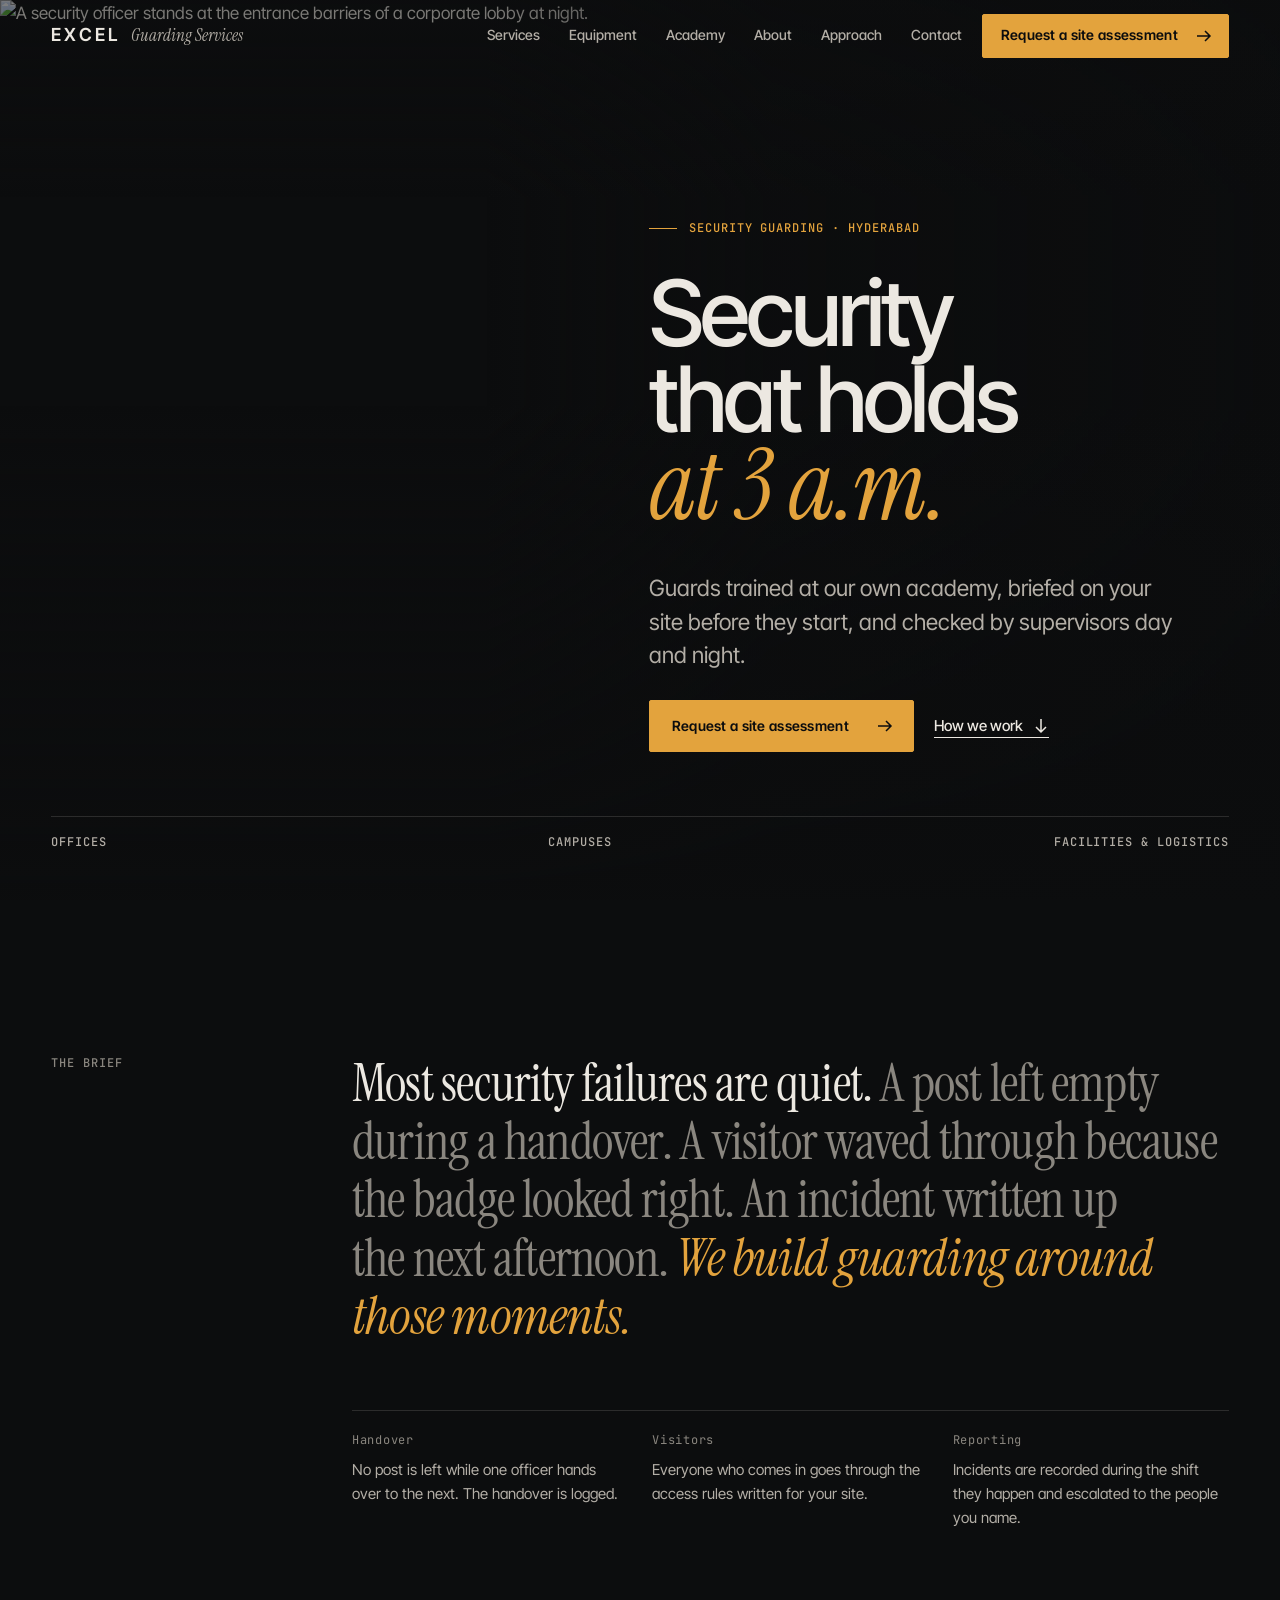
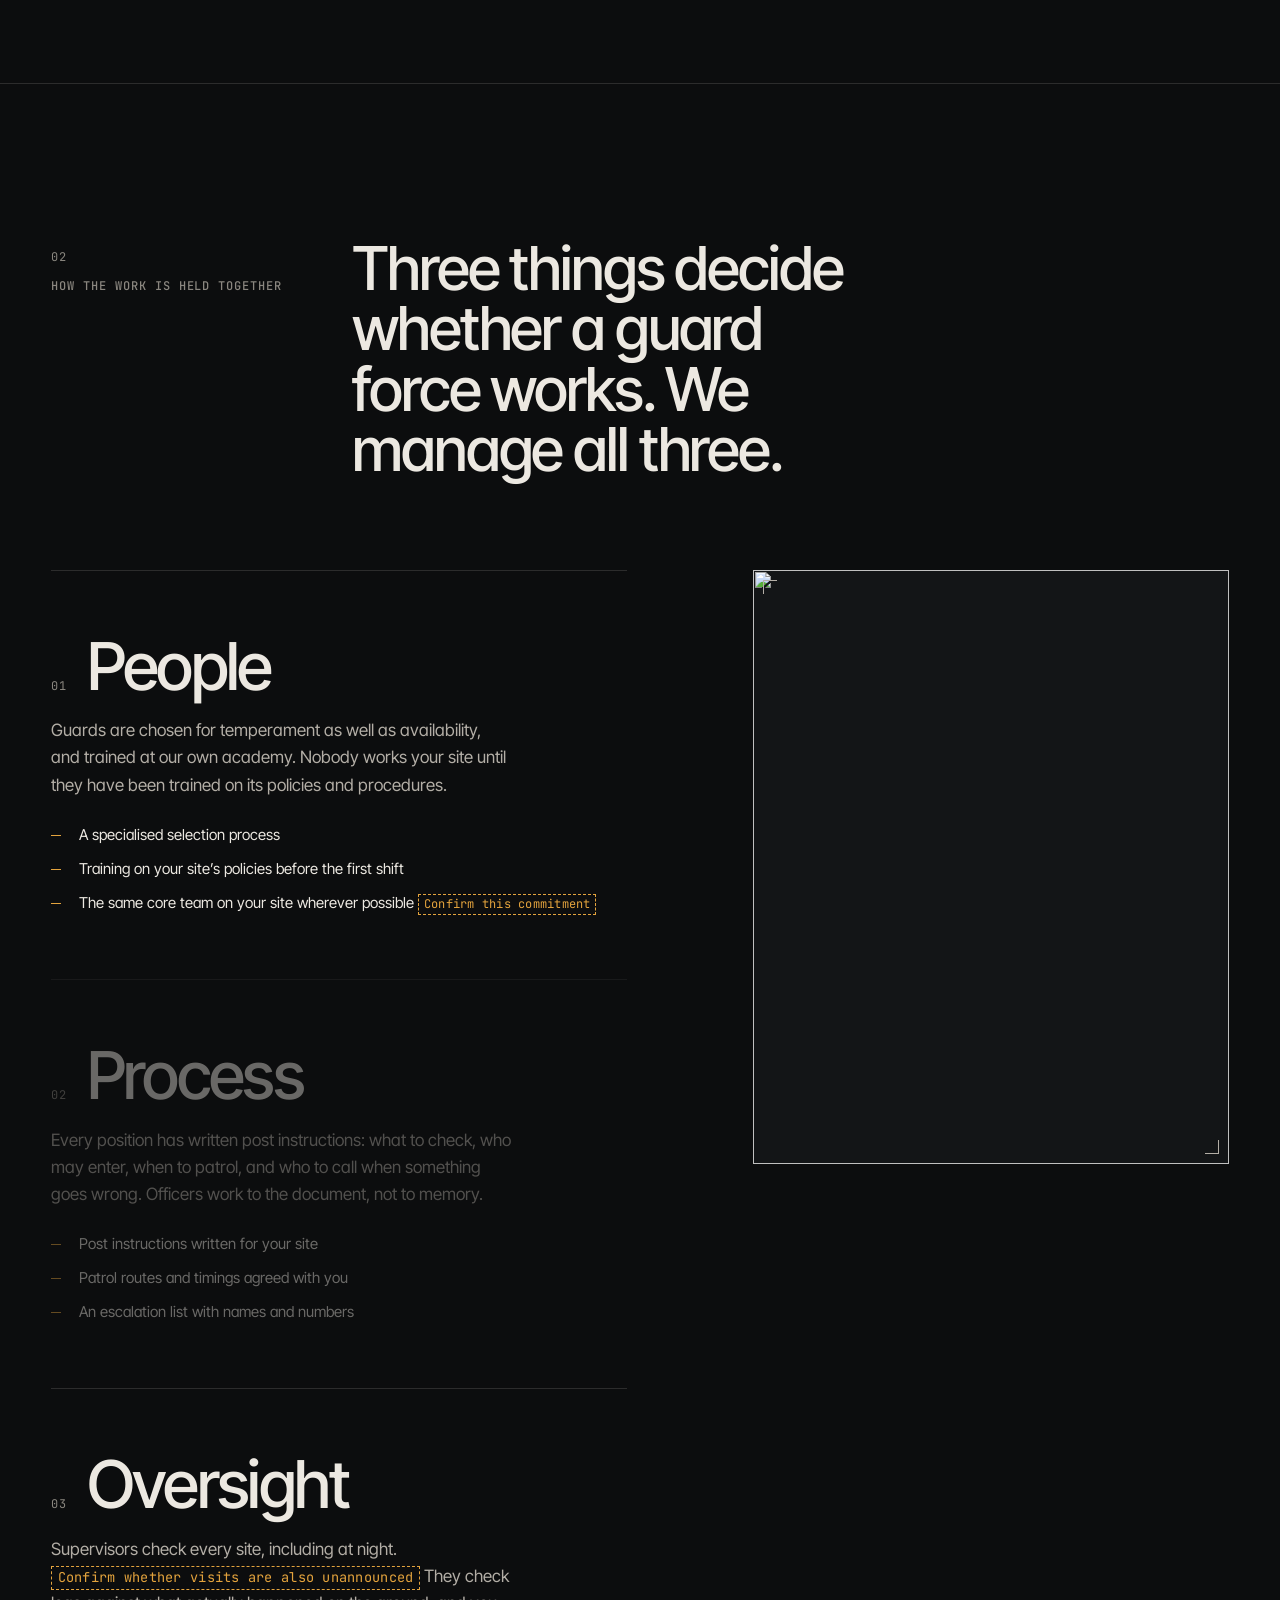
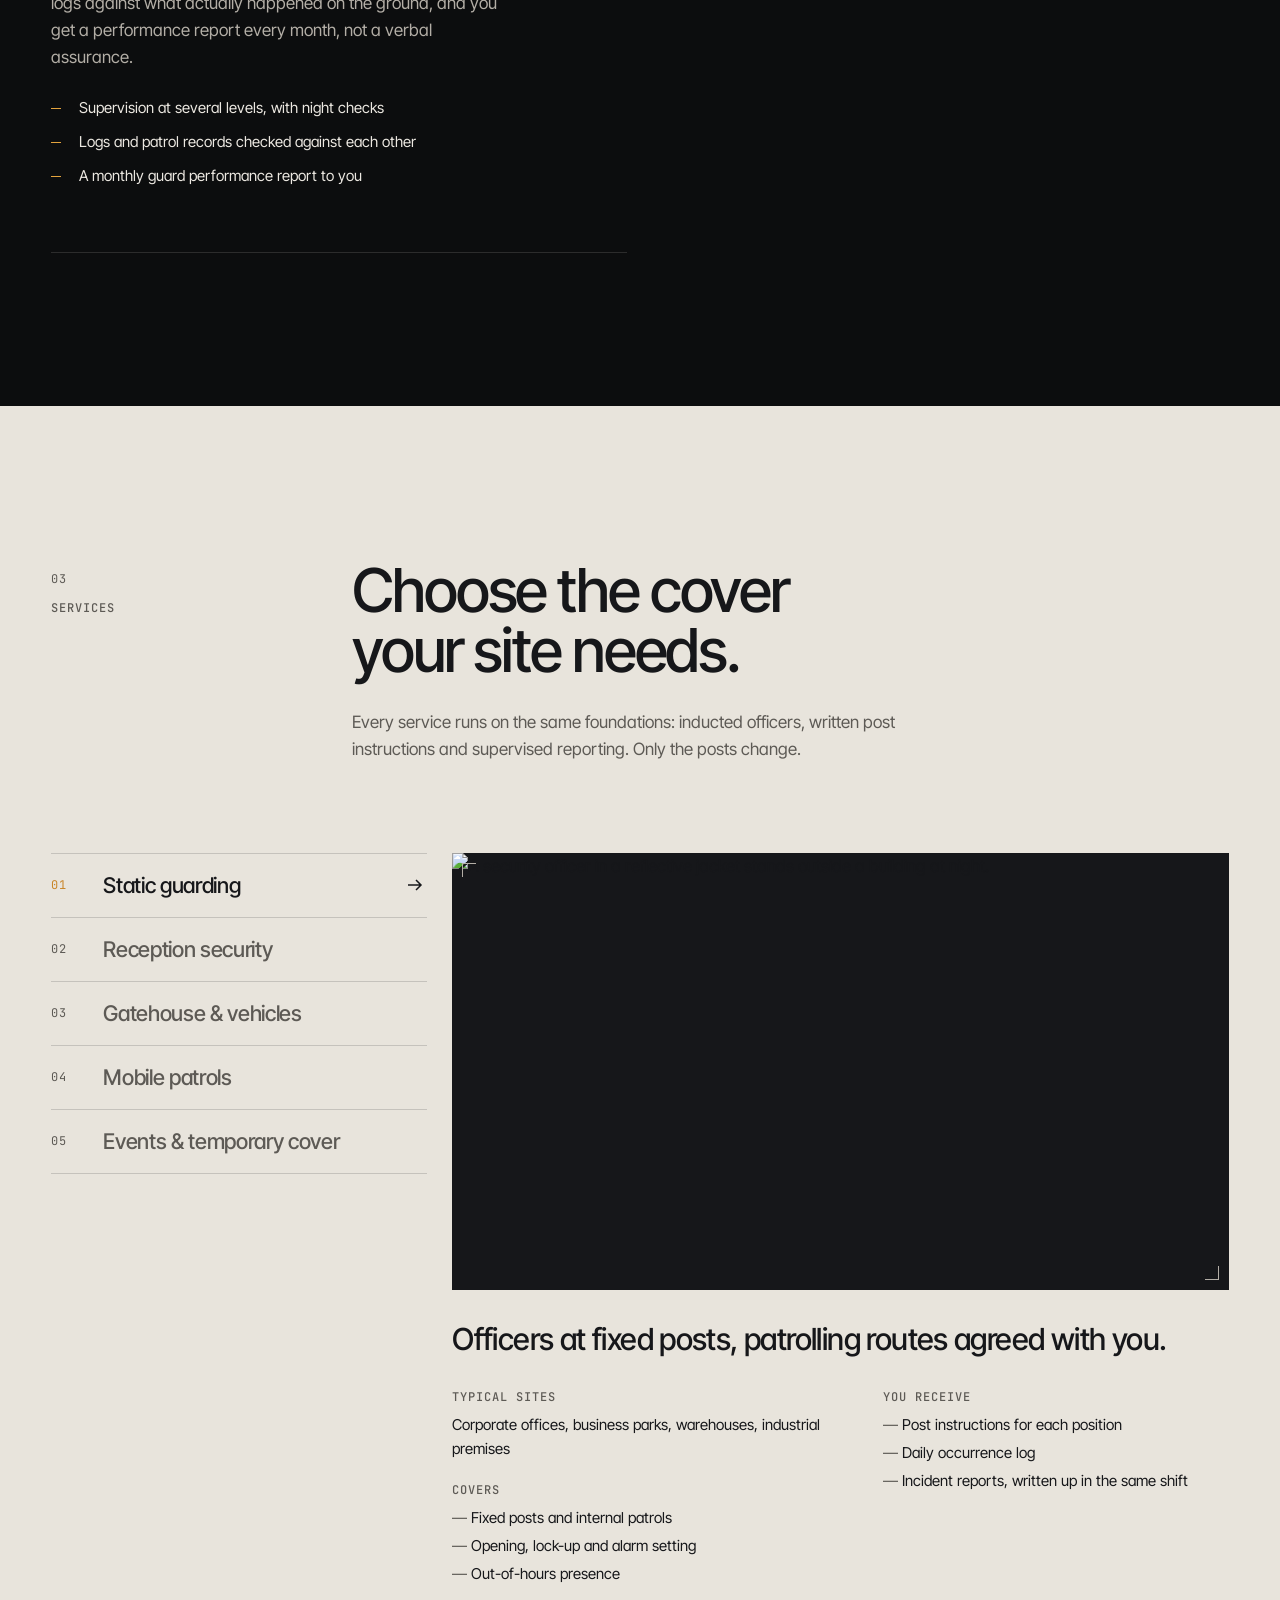
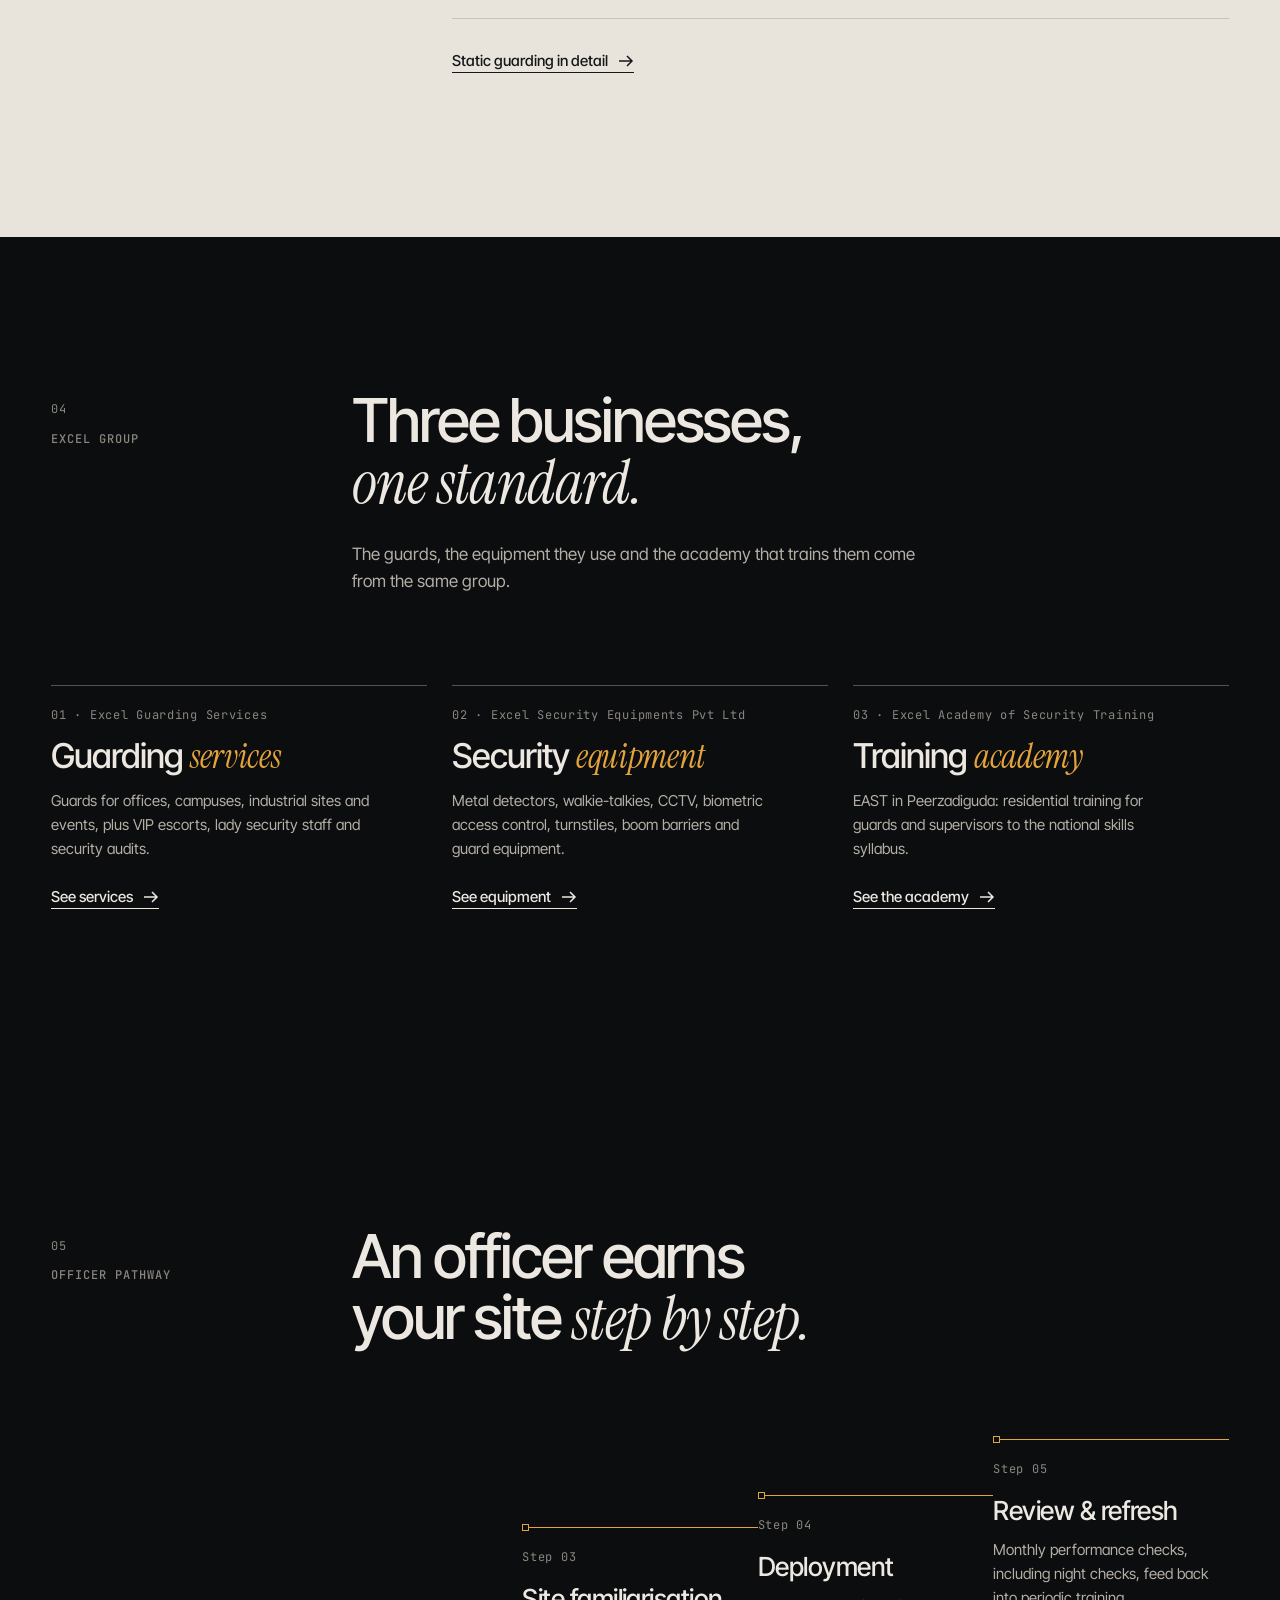
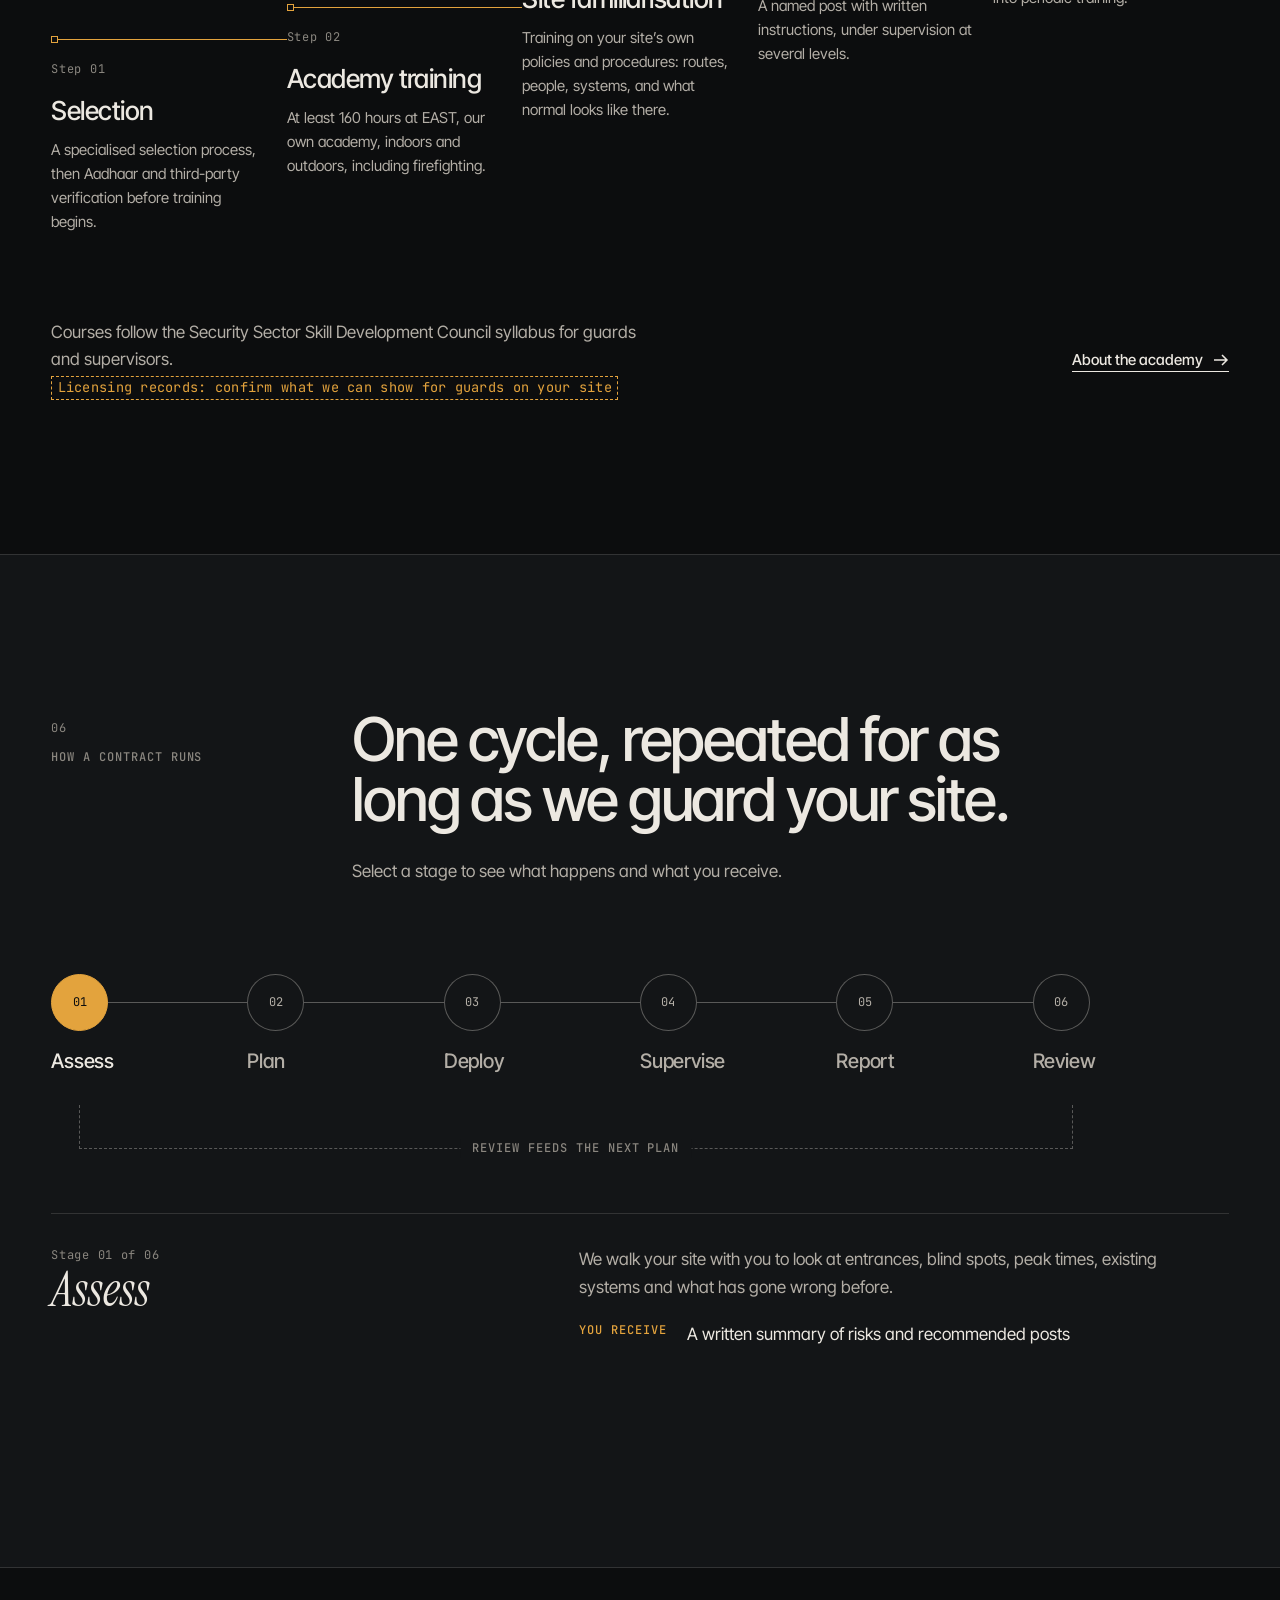
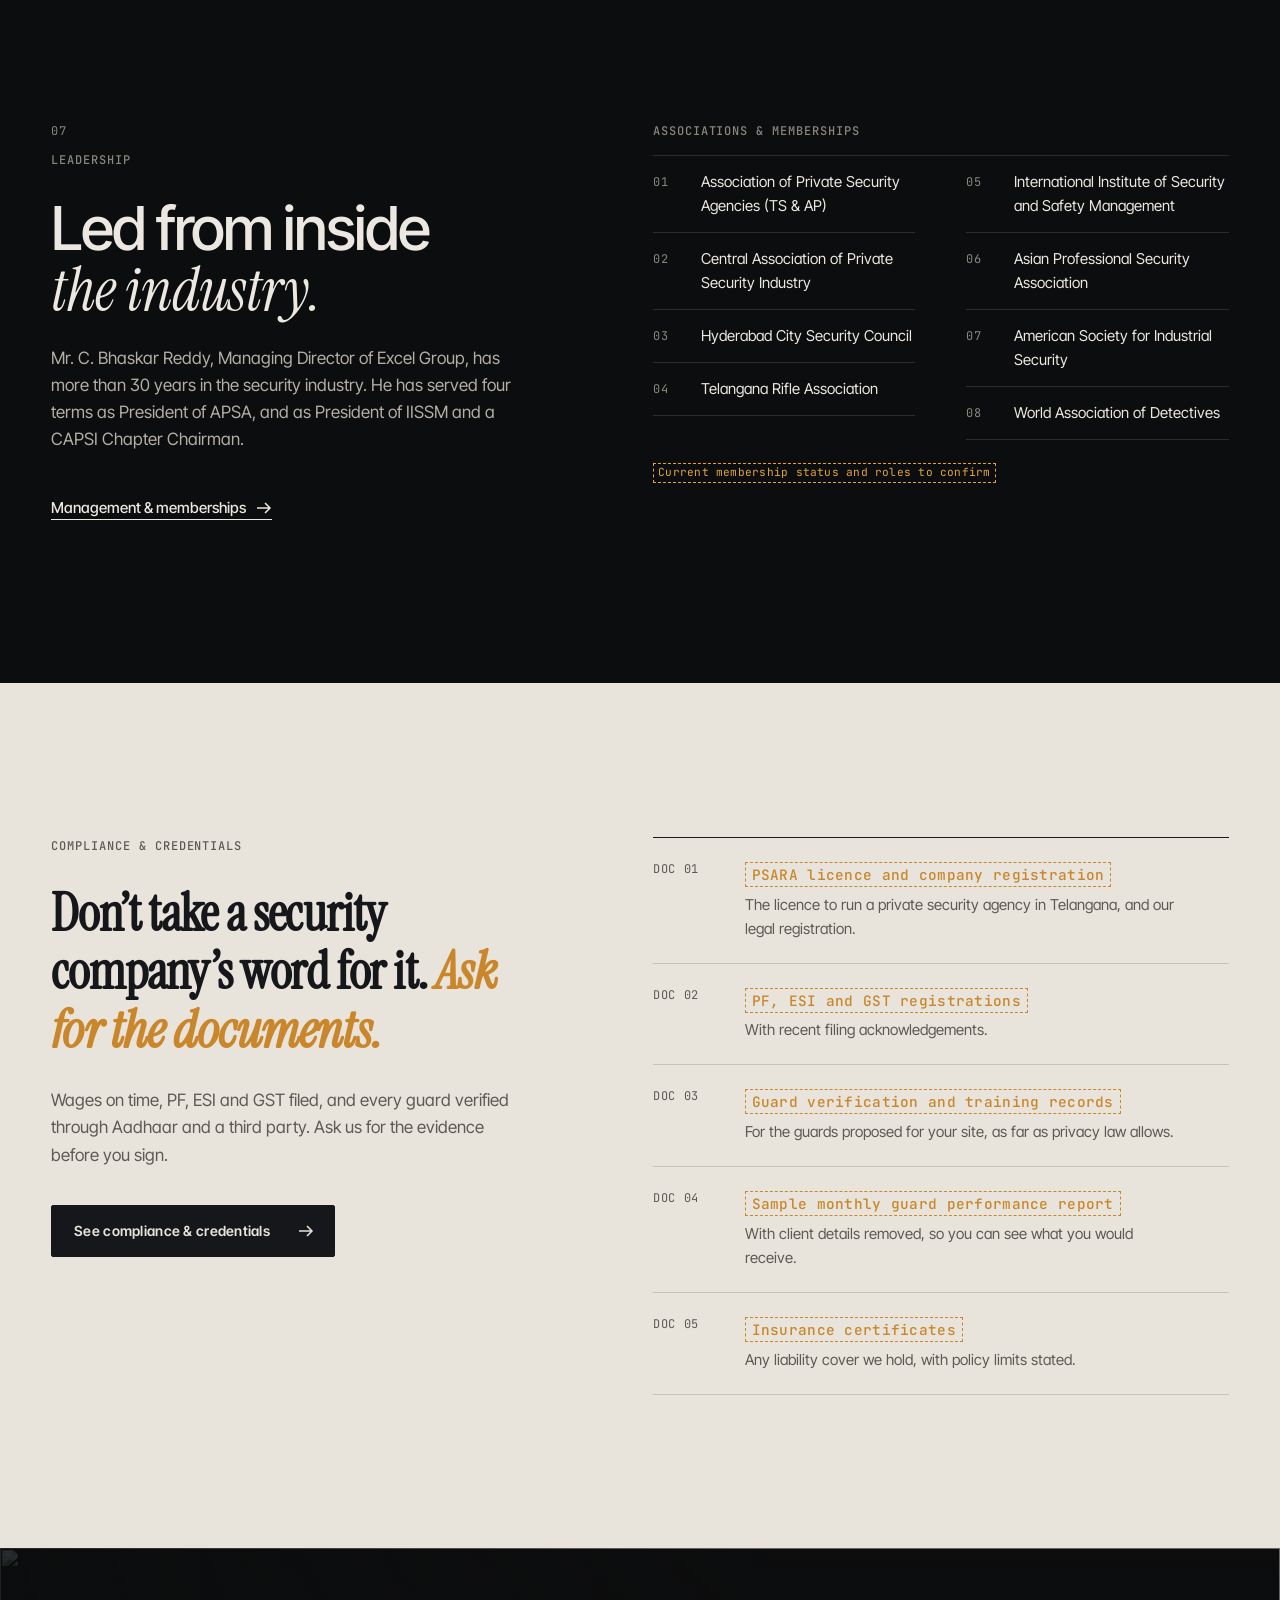
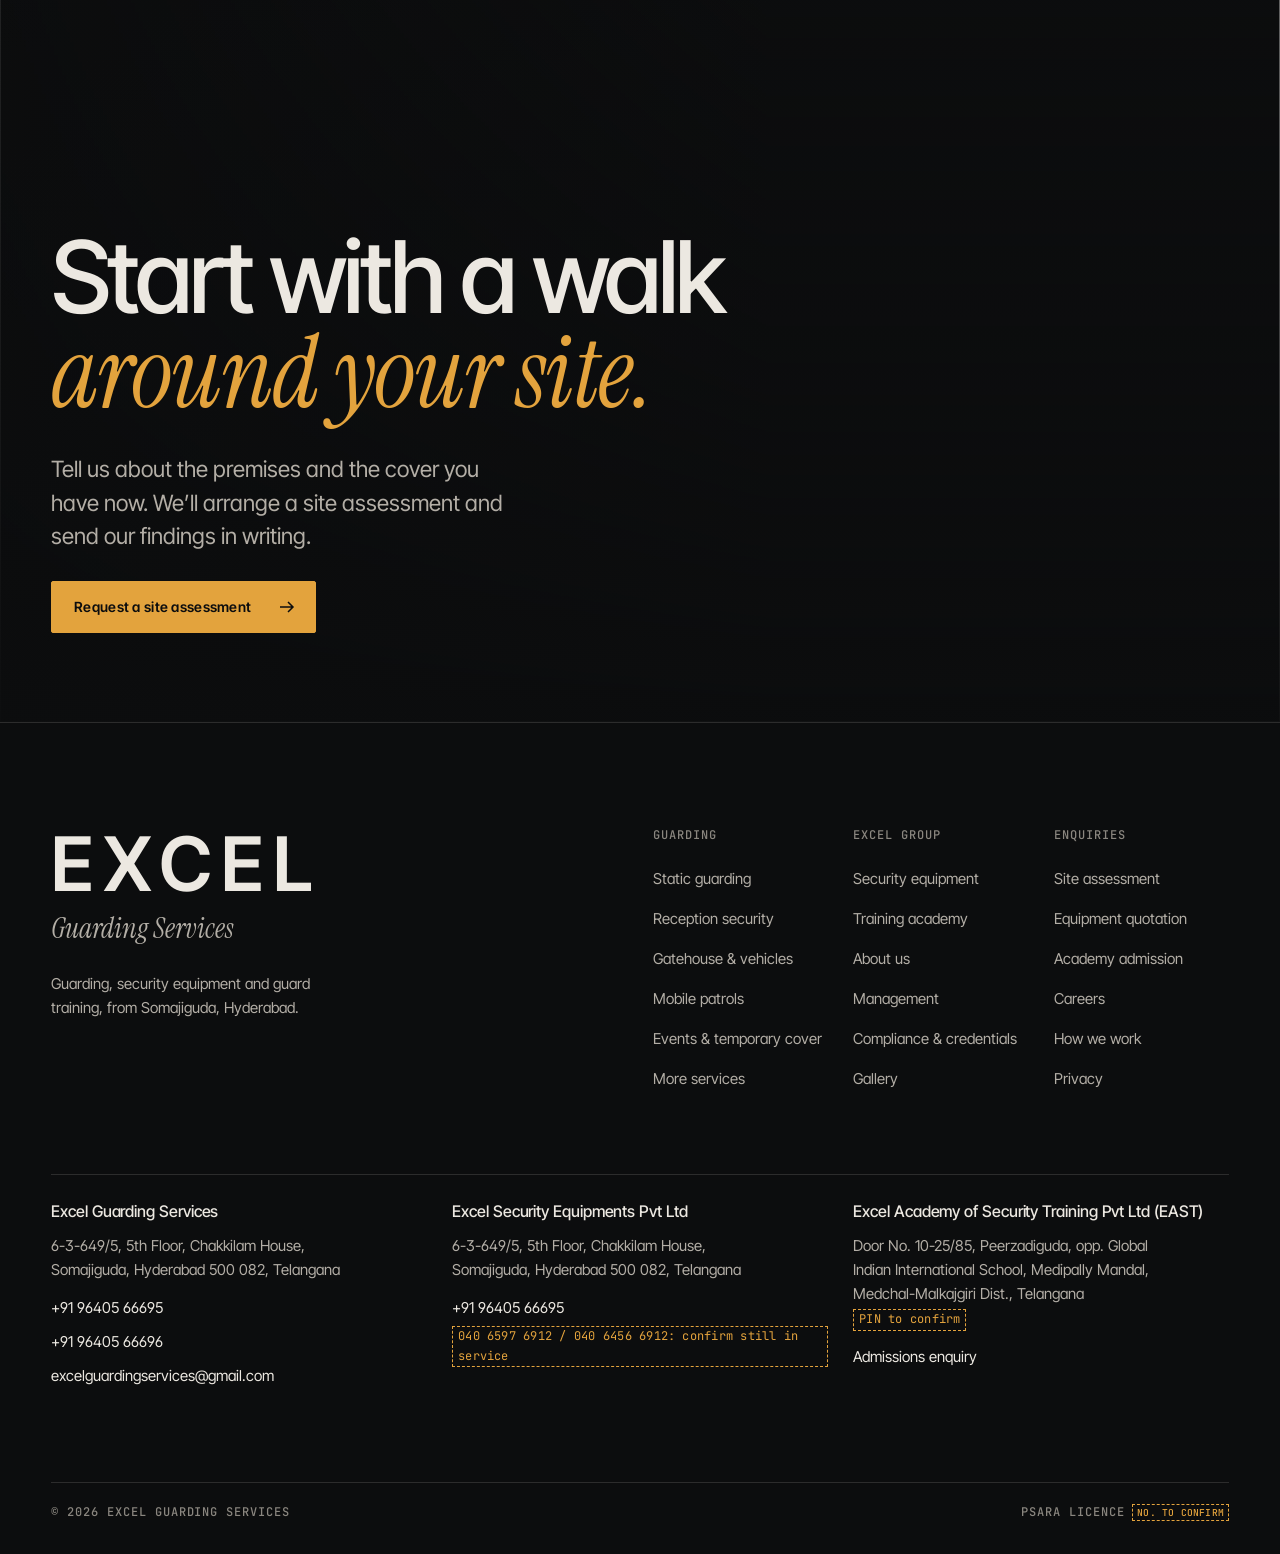
==== commit e1093277: "Add equipment, academy, about, credentials and gallery pages Cover all three Excel Group businesses:" ====
--- a/index.html
+++ b/index.html
@@ -1,390 +1,492 @@
-<!doctype html>
-<html lang="en">
-<head>
-  <meta charset="utf-8">
-  <meta name="viewport" content="width=device-width, initial-scale=1">
-  <title>Excel Guarding Services | Manned Security for Corporate Premises</title>
-  <meta name="description" content="Manned guarding for offices, campuses and facilities. Officers inducted on your site, written post instructions for every position, and supervisors who check the work and report in writing.">
-  <meta name="theme-color" content="#0c0d0e">
-  <meta property="og:type" content="website">
-  <meta property="og:site_name" content="Excel Guarding Services">
-  <meta property="og:title" content="Excel Guarding Services | Manned Security for Corporate Premises">
-  <meta property="og:description" content="Guarding built around the moments that go wrong: handovers, visitors, night shifts and incident reporting.">
-  <meta property="og:image" content="https://images.unsplash.com/photo-1485230405346-71acb9518d9c?auto=format&fit=crop&w=1200&h=630&q=70">
-  <meta name="twitter:card" content="summary_large_image">
-  <link rel="icon" href="assets/img/favicon.svg" type="image/svg+xml">
-  <link rel="preconnect" href="https://fonts.googleapis.com">
-  <link rel="preconnect" href="https://fonts.gstatic.com" crossorigin>
-  <link rel="preconnect" href="https://images.unsplash.com">
-  <link rel="stylesheet" href="https://fonts.googleapis.com/css2?family=Instrument+Serif:ital@0;1&family=Inter+Tight:wght@400;500;600&family=JetBrains+Mono:wght@400;500&display=swap">
-  <link rel="stylesheet" href="assets/css/site.css">
-  <link rel="preload" as="image" href="https://images.unsplash.com/photo-1485230405346-71acb9518d9c?auto=format&fit=crop&w=1600&q=70" imagesrcset="https://images.unsplash.com/photo-1485230405346-71acb9518d9c?auto=format&fit=crop&w=800&q=70 800w, https://images.unsplash.com/photo-1485230405346-71acb9518d9c?auto=format&fit=crop&w=1600&q=70 1600w, https://images.unsplash.com/photo-1485230405346-71acb9518d9c?auto=format&fit=crop&w=2400&q=70 2400w" imagesizes="100vw">
-  <script>document.documentElement.classList.add("js");</script>
-</head>
-<body>
-  <a class="skip-link" href="#main">Skip to content</a>
-
-  <header class="site-header" data-header>
-    <div class="wrap">
-      <a class="brand" href="index.html" aria-label="Excel Guarding Services, home">
-        <span class="brand__mark">EXCEL</span><span class="brand__sub">Guarding Services</span>
-      </a>
-      <nav class="nav" aria-label="Primary">
-        <ul class="nav__list">
-          <li><a href="services.html">Services</a></li>
-          <li><a href="approach.html">Approach</a></li>
-          <li><a href="contact.html">Contact</a></li>
-        </ul>
-        <a class="btn" href="contact.html">Request a site assessment <svg class="arrow" viewBox="0 0 16 16" aria-hidden="true"><path d="M1 8h13M9 3l5 5-5 5" fill="none" stroke="currentColor" stroke-width="1.5"/></svg></a>
-      </nav>
-      <button class="menu-toggle" type="button" aria-expanded="false" aria-controls="mobile-menu" data-menu-toggle>
-        <span data-menu-label>Menu</span><span class="menu-toggle__bars" aria-hidden="true"></span>
-      </button>
-    </div>
-  </header>
-
-  <div class="mobile-menu" id="mobile-menu" data-menu>
-    <nav aria-label="Mobile">
-      <ul class="mobile-menu__list">
-        <li><a href="index.html" aria-current="page">Home <span class="index">00</span></a></li>
-        <li><a href="services.html">Services <span class="index">01</span></a></li>
-        <li><a href="approach.html">Approach <span class="index">02</span></a></li>
-        <li><a href="contact.html">Contact <span class="index">03</span></a></li>
-      </ul>
-    </nav>
-    <div class="mobile-menu__foot">
-      <a class="btn" href="contact.html">Request a site assessment <svg class="arrow" viewBox="0 0 16 16" aria-hidden="true"><path d="M1 8h13M9 3l5 5-5 5" fill="none" stroke="currentColor" stroke-width="1.5"/></svg></a>
-    </div>
-  </div>
-
-  <main id="main">
-    <!-- 01 · Hero -->
-    <section class="hero" aria-labelledby="hero-title">
-      <div class="hero__media">
-        <img
-          src="https://images.unsplash.com/photo-1485230405346-71acb9518d9c?auto=format&fit=crop&w=1600&q=70"
-          srcset="https://images.unsplash.com/photo-1485230405346-71acb9518d9c?auto=format&fit=crop&w=800&q=70 800w, https://images.unsplash.com/photo-1485230405346-71acb9518d9c?auto=format&fit=crop&w=1600&q=70 1600w, https://images.unsplash.com/photo-1485230405346-71acb9518d9c?auto=format&fit=crop&w=2400&q=70 2400w"
-          sizes="100vw" width="2400" height="1600" alt="A security officer stands at the entrance barriers of a corporate lobby at night." fetchpriority="high">
-      </div>
-      <div class="wrap hero__inner">
-        <div class="hero__content">
-          <p class="label label--signal hero__eyebrow" data-hero="1">Manned guarding · Corporate premises</p>
-          <h1 class="display" id="hero-title" data-hero="2">Security that holds <span class="serif signal">at 3&nbsp;a.m.</span></h1>
-          <div class="hero__foot" data-hero="3">
-            <p class="lede">Officers inducted on your site, written instructions for every post, and supervisors who check the work and report it to you in writing.</p>
-            <div class="hero__actions">
-              <a class="btn" href="contact.html">Request a site assessment <svg class="arrow" viewBox="0 0 16 16" aria-hidden="true"><path d="M1 8h13M9 3l5 5-5 5" fill="none" stroke="currentColor" stroke-width="1.5"/></svg></a>
-              <a class="link" href="#how">How we work <svg class="arrow" viewBox="0 0 16 16" aria-hidden="true"><path d="M8 1v13M3 9l5 5 5-5" fill="none" stroke="currentColor" stroke-width="1.5"/></svg></a>
-            </div>
-          </div>
-        </div>
-        <div class="hero__rail" data-hero="4" aria-hidden="true">
-          <span class="label">Offices</span>
-          <span class="label">Campuses</span>
-          <span class="label">Facilities &amp; logistics</span>
-        </div>
-      </div>
-    </section>
-
-    <!-- 02 · Brief: why guarding fails -->
-    <section class="section brief" id="how" aria-labelledby="brief-title">
-      <div class="wrap grid">
-        <div class="brief__meta reveal">
-          <p class="label">The brief</p>
-        </div>
-        <div class="brief__body reveal">
-          <h2 class="visually-hidden" id="brief-title">Where guarding fails</h2>
-          <p class="statement">Most security failures are quiet. <span class="dim">A post left empty during a handover. A visitor waved through because the badge looked right. An incident written up the next afternoon.</span> <em>We build guarding around those moments.</em></p>
-        </div>
-        <div class="brief__foot reveal">
-          <div><span class="index">Handover</span><p>No post is left while one officer hands over to the next. The handover is logged.</p></div>
-          <div><span class="index">Visitors</span><p>Everyone who comes in goes through the access rules written for your site.</p></div>
-          <div><span class="index">Reporting</span><p>Incidents are recorded during the shift they happen and escalated to the people you name.</p></div>
-        </div>
-      </div>
-    </section>
-
-    <!-- 03 · People / Process / Oversight -->
-    <section class="section principles" aria-labelledby="principles-title" data-principles>
-      <div class="wrap">
-        <div class="grid section-head">
-          <div class="section-head__meta"><span class="index">02</span><span class="label">How the work is held together</span></div>
-          <h2 class="h2 section-head__title" id="principles-title">Three things decide whether a guard force works. We manage all three.</h2>
-        </div>
-        <div class="grid">
-          <ol class="principles__list">
-            <li class="principle is-active" data-principle="0">
-              <div class="media principle__media"><img src="https://images.unsplash.com/photo-1759366035053-4b172d9b299d?auto=format&fit=crop&w=900&h=560&q=70" width="900" height="560" loading="lazy" alt="Portrait of a uniformed security officer in a cap and protective vest."></div>
-              <div class="principle__top"><span class="index">01</span><h3 class="principle__name">People</h3></div>
-              <p>Officers are chosen for temperament as well as availability. Nobody works your site alone until they have been inducted on it and shadowed an experienced officer there.</p>
-              <ul class="principle__points">
-                <li>Screening and interview before an offer</li>
-                <li>A site induction before the first solo shift</li>
-                <li>The same core team on your site wherever possible</li>
-              </ul>
-            </li>
-            <li class="principle" data-principle="1">
-              <div class="media principle__media"><img src="https://images.unsplash.com/photo-1523705480679-b5d0cc17a656?auto=format&fit=crop&w=900&h=560&q=70" width="900" height="560" loading="lazy" alt="A handwritten log sheet held on a clipboard."></div>
-              <div class="principle__top"><span class="index">02</span><h3 class="principle__name">Process</h3></div>
-              <p>Every position has written post instructions: what to check, who may enter, when to patrol, and who to call when something goes wrong. Officers work to the document, not to memory.</p>
-              <ul class="principle__points">
-                <li>Post instructions written for your site</li>
-                <li>Patrol routes and timings agreed with you</li>
-                <li>An escalation list with names and numbers</li>
-              </ul>
-            </li>
-            <li class="principle" data-principle="2">
-              <div class="media principle__media"><img src="https://images.unsplash.com/photo-1770529933902-d2f7851be31c?auto=format&fit=crop&crop=focalpoint&fp-x=0.4&fp-y=0.35&fp-z=1.6&w=900&h=560&q=70" width="900" height="560" loading="lazy" alt="Two uniformed security officers speak at a building entrance."></div>
-              <div class="principle__top"><span class="index">03</span><h3 class="principle__name">Oversight</h3></div>
-              <p>Supervisors visit, including unannounced. They check logs against what actually happened on the ground, and you get the findings in writing, not a verbal assurance.</p>
-              <ul class="principle__points">
-                <li>Supervisor visits, scheduled and unannounced</li>
-                <li>Logs and patrol records checked against each other</li>
-                <li>Written reports and a regular review with you</li>
-              </ul>
-            </li>
-          </ol>
-          <div class="principles__visual" aria-hidden="true">
-            <div class="media principles__sticky marks">
-              <img class="is-active" src="https://images.unsplash.com/photo-1759366035053-4b172d9b299d?auto=format&fit=crop&w=1000&h=1250&q=70" width="1000" height="1250" alt="" loading="lazy">
-              <img src="https://images.unsplash.com/photo-1523705480679-b5d0cc17a656?auto=format&fit=crop&w=1000&h=1250&q=70" width="1000" height="1250" alt="" loading="lazy">
-              <img src="https://images.unsplash.com/photo-1770529933902-d2f7851be31c?auto=format&fit=crop&crop=focalpoint&fp-x=0.4&fp-y=0.32&fp-z=1.5&w=1000&h=1250&q=70" width="1000" height="1250" alt="" loading="lazy">
-            </div>
-          </div>
-        </div>
-      </div>
-    </section>
-
-    <!-- 04 · Service explorer -->
-    <section class="section on-paper explorer" aria-labelledby="explorer-title">
-      <div class="wrap">
-        <div class="grid section-head">
-          <div class="section-head__meta"><span class="index">03</span><span class="label">Services</span></div>
-          <h2 class="h2 section-head__title" id="explorer-title">Choose the cover your site needs.</h2>
-          <p class="prose section-head__aside">Every service runs on the same foundations: inducted officers, written post instructions and supervised reporting. Only the posts change.</p>
-        </div>
-        <div class="grid" data-tabs>
-          <div class="explorer__tabs">
-            <div class="tablist" role="tablist" aria-label="Services">
-              <button class="tab" role="tab" id="tab-static" aria-controls="panel-static" aria-selected="true"><span class="index">01</span><span class="tab__name">Static guarding</span><svg class="arrow" viewBox="0 0 16 16" aria-hidden="true"><path d="M1 8h13M9 3l5 5-5 5" fill="none" stroke="currentColor" stroke-width="1.5"/></svg></button>
-              <button class="tab" role="tab" id="tab-reception" aria-controls="panel-reception" aria-selected="false" tabindex="-1"><span class="index">02</span><span class="tab__name">Reception security</span><svg class="arrow" viewBox="0 0 16 16" aria-hidden="true"><path d="M1 8h13M9 3l5 5-5 5" fill="none" stroke="currentColor" stroke-width="1.5"/></svg></button>
-              <button class="tab" role="tab" id="tab-gate" aria-controls="panel-gate" aria-selected="false" tabindex="-1"><span class="index">03</span><span class="tab__name">Gatehouse &amp; vehicles</span><svg class="arrow" viewBox="0 0 16 16" aria-hidden="true"><path d="M1 8h13M9 3l5 5-5 5" fill="none" stroke="currentColor" stroke-width="1.5"/></svg></button>
-              <button class="tab" role="tab" id="tab-patrol" aria-controls="panel-patrol" aria-selected="false" tabindex="-1"><span class="index">04</span><span class="tab__name">Mobile patrols</span><svg class="arrow" viewBox="0 0 16 16" aria-hidden="true"><path d="M1 8h13M9 3l5 5-5 5" fill="none" stroke="currentColor" stroke-width="1.5"/></svg></button>
-              <button class="tab" role="tab" id="tab-event" aria-controls="panel-event" aria-selected="false" tabindex="-1"><span class="index">05</span><span class="tab__name">Events &amp; temporary cover</span><svg class="arrow" viewBox="0 0 16 16" aria-hidden="true"><path d="M1 8h13M9 3l5 5-5 5" fill="none" stroke="currentColor" stroke-width="1.5"/></svg></button>
-            </div>
-          </div>
-
-          <div class="explorer__panels">
-            <div class="panel" role="tabpanel" id="panel-static" aria-labelledby="tab-static" tabindex="0">
-              <div class="media panel__media marks"><img src="https://images.unsplash.com/photo-1680714246510-94d1055e4a8b?auto=format&fit=crop&w=1400&h=788&q=70" width="1400" height="788" loading="lazy" alt="A security officer in a reflective jacket stands outside a building at night."></div>
-              <div class="panel__body">
-                <h3 class="h3 panel__title">Officers at fixed posts, patrolling routes agreed with you.</h3>
-                <dl>
-                  <div><dt class="label">Typical sites</dt><dd>Corporate offices, business parks, warehouses, industrial premises</dd></div>
-                  <div><dt class="label">Covers</dt><dd><ul><li>Fixed posts and internal patrols</li><li>Opening, lock-up and alarm setting</li><li>Out-of-hours presence</li></ul></dd></div>
-                </dl>
-                <dl>
-                  <div><dt class="label">You receive</dt><dd><ul><li>Post instructions for each position</li><li>Daily occurrence log</li><li>Incident reports, written up in the same shift</li></ul></dd></div>
-                </dl>
-                <div class="panel__foot"><a class="link" href="services.html#static">Static guarding in detail <svg class="arrow" viewBox="0 0 16 16" aria-hidden="true"><path d="M1 8h13M9 3l5 5-5 5" fill="none" stroke="currentColor" stroke-width="1.5"/></svg></a></div>
-              </div>
-            </div>
-
-            <div class="panel" role="tabpanel" id="panel-reception" aria-labelledby="tab-reception" tabindex="0" hidden>
-              <div class="media panel__media marks"><img src="https://images.unsplash.com/photo-1785123379745-c160d941859f?auto=format&fit=crop&w=1400&h=788&q=70" width="1400" height="788" loading="lazy" alt="A security officer with an identity lanyard stands behind glass entrance doors."></div>
-              <div class="panel__body">
-                <h3 class="h3 panel__title">The first person your visitors meet, and the last check before they are inside.</h3>
-                <dl>
-                  <div><dt class="label">Typical sites</dt><dd>Head offices, multi-tenant buildings, client-facing premises</dd></div>
-                  <div><dt class="label">Covers</dt><dd><ul><li>Visitor sign-in and pass issue</li><li>Contractor and delivery control</li><li>Lobby presence during working hours</li></ul></dd></div>
-                </dl>
-                <dl>
-                  <div><dt class="label">You receive</dt><dd><ul><li>Access rules agreed with your facilities team</li><li>A visitor record kept to your policy</li><li>Officers briefed on your company and its people</li></ul></dd></div>
-                </dl>
-                <div class="panel__foot"><a class="link" href="services.html#reception">Reception security in detail <svg class="arrow" viewBox="0 0 16 16" aria-hidden="true"><path d="M1 8h13M9 3l5 5-5 5" fill="none" stroke="currentColor" stroke-width="1.5"/></svg></a></div>
-              </div>
-            </div>
-
-            <div class="panel" role="tabpanel" id="panel-gate" aria-labelledby="tab-gate" tabindex="0" hidden>
-              <div class="media panel__media marks"><img src="https://images.unsplash.com/photo-1765741836920-421cb507d7c1?auto=format&fit=crop&w=1400&h=788&q=70" width="1400" height="788" loading="lazy" alt="A security officer seated inside a lit gatehouse booth at night."></div>
-              <div class="panel__body">
-                <h3 class="h3 panel__title">Control of every vehicle and person crossing the boundary.</h3>
-                <dl>
-                  <div><dt class="label">Typical sites</dt><dd>Campuses, plants, logistics yards, gated corporate sites</dd></div>
-                  <div><dt class="label">Covers</dt><dd><ul><li>Vehicle and driver checks</li><li>Contractor passes and permits</li><li>Barrier and gate operation</li></ul></dd></div>
-                </dl>
-                <dl>
-                  <div><dt class="label">You receive</dt><dd><ul><li>Vehicle and visitor logs</li><li>Gate procedures for peak and out-of-hours</li><li>Exceptions reported the same day</li></ul></dd></div>
-                </dl>
-                <div class="panel__foot"><a class="link" href="services.html#gatehouse">Gatehouse cover in detail <svg class="arrow" viewBox="0 0 16 16" aria-hidden="true"><path d="M1 8h13M9 3l5 5-5 5" fill="none" stroke="currentColor" stroke-width="1.5"/></svg></a></div>
-              </div>
-            </div>
-
-            <div class="panel" role="tabpanel" id="panel-patrol" aria-labelledby="tab-patrol" tabindex="0" hidden>
-              <div class="media panel__media marks"><img src="https://images.unsplash.com/photo-1609193084914-8c454697fe90?auto=format&fit=crop&w=1400&h=788&q=70" width="1400" height="788" loading="lazy" alt="Two security officers in dark uniforms walk across a forecourt."></div>
-              <div class="panel__body">
-                <h3 class="h3 panel__title">Visible checks on sites that do not need an officer all night.</h3>
-                <dl>
-                  <div><dt class="label">Typical sites</dt><dd>Smaller offices, vacant or part-occupied buildings, multi-site estates</dd></div>
-                  <div><dt class="label">Covers</dt><dd><ul><li>Scheduled and varied-time patrols</li><li>Lock and unlock visits</li><li>Perimeter and building checks</li></ul></dd></div>
-                </dl>
-                <dl>
-                  <div><dt class="label">You receive</dt><dd><ul><li>A record of every visit and what was found</li><li>Issues raised the same day</li><li>A patrol schedule you can adjust</li></ul></dd></div>
-                </dl>
-                <div class="panel__foot"><a class="link" href="services.html#patrols">Mobile patrols in detail <svg class="arrow" viewBox="0 0 16 16" aria-hidden="true"><path d="M1 8h13M9 3l5 5-5 5" fill="none" stroke="currentColor" stroke-width="1.5"/></svg></a></div>
-              </div>
-            </div>
-
-            <div class="panel" role="tabpanel" id="panel-event" aria-labelledby="tab-event" tabindex="0" hidden>
-              <div class="media panel__media marks"><img src="https://images.unsplash.com/photo-1760228604788-db8a36d5c1a3?auto=format&fit=crop&w=1400&h=788&q=70" width="1400" height="788" loading="lazy" alt="A security officer watches over guests gathered under an outdoor marquee."></div>
-              <div class="panel__body">
-                <h3 class="h3 panel__title">Extra officers for a defined period, briefed before they arrive.</h3>
-                <dl>
-                  <div><dt class="label">Typical needs</dt><dd>Corporate events, refurbishments, shutdowns, holiday periods</dd></div>
-                  <div><dt class="label">Covers</dt><dd><ul><li>Access and guest-list control</li><li>Additional posts for the duration</li><li>Cover while your regular team is stretched</li></ul></dd></div>
-                </dl>
-                <dl>
-                  <div><dt class="label">You receive</dt><dd><ul><li>A short plan agreed in advance</li><li>A named lead on the day</li><li>A written close-out report</li></ul></dd></div>
-                </dl>
-                <div class="panel__foot"><a class="link" href="services.html#events">Event and temporary cover in detail <svg class="arrow" viewBox="0 0 16 16" aria-hidden="true"><path d="M1 8h13M9 3l5 5-5 5" fill="none" stroke="currentColor" stroke-width="1.5"/></svg></a></div>
-              </div>
-            </div>
-          </div>
-        </div>
-      </div>
-    </section>
-
-    <!-- 05 · Training: ascending steps -->
-    <section class="section training" aria-labelledby="training-title">
-      <div class="wrap">
-        <div class="grid section-head">
-          <div class="section-head__meta"><span class="index">04</span><span class="label">Officer pathway</span></div>
-          <h2 class="h2 section-head__title" id="training-title">An officer earns your site <span class="serif">step by step.</span></h2>
-        </div>
-        <ol class="steps" data-steps>
-          <li class="step"><span class="index step__index">Step 01</span><h3>Selection</h3><p>Screening, reference and background checks as the law requires, then an interview focused on judgement.</p></li>
-          <li class="step"><span class="index step__index">Step 02</span><h3>Core induction</h3><p>Conduct, reporting standards, emergency procedures and how we expect officers to deal with the public.</p></li>
-          <li class="step"><span class="index step__index">Step 03</span><h3>Site familiarisation</h3><p>Shadow shifts on your site: routes, people, systems, and what normal looks like there.</p></li>
-          <li class="step"><span class="index step__index">Step 04</span><h3>Deployment</h3><p>A named post with written instructions, and a supervisor checking in during the first weeks.</p></li>
-          <li class="step"><span class="index step__index">Step 05</span><h3>Review &amp; refresh</h3><p>Supervisor observations and incident reviews feed back into refresher training.</p></li>
-        </ol>
-        <div class="training__note reveal">
-          <p class="prose">Licensing and mandatory training follow the regulations where you operate. We’ll show you the records for the officers on your site.</p>
-          <a class="link" href="approach.html#people">More on selection and training <svg class="arrow" viewBox="0 0 16 16" aria-hidden="true"><path d="M1 8h13M9 3l5 5-5 5" fill="none" stroke="currentColor" stroke-width="1.5"/></svg></a>
-        </div>
-      </div>
-    </section>
-
-    <!-- 06 · Operational workflow -->
-    <section class="section workflow" aria-labelledby="workflow-title">
-      <div class="wrap">
-        <div class="grid section-head">
-          <div class="section-head__meta"><span class="index">05</span><span class="label">How a contract runs</span></div>
-          <h2 class="h2 section-head__title" id="workflow-title">One cycle, repeated for as long as we guard your site.</h2>
-          <p class="prose section-head__aside">Select a stage to see what happens and what you receive.</p>
-        </div>
-        <div class="flow" data-flow>
-          <div class="flow__nodes" role="group" aria-label="Contract stages">
-            <button class="node" type="button" aria-pressed="true" aria-controls="flow-detail" data-stage="0"><span class="node__dot">01</span><span class="node__name">Assess</span></button>
-            <button class="node" type="button" aria-pressed="false" aria-controls="flow-detail" data-stage="1"><span class="node__dot">02</span><span class="node__name">Plan</span></button>
-            <button class="node" type="button" aria-pressed="false" aria-controls="flow-detail" data-stage="2"><span class="node__dot">03</span><span class="node__name">Deploy</span></button>
-            <button class="node" type="button" aria-pressed="false" aria-controls="flow-detail" data-stage="3"><span class="node__dot">04</span><span class="node__name">Supervise</span></button>
-            <button class="node" type="button" aria-pressed="false" aria-controls="flow-detail" data-stage="4"><span class="node__dot">05</span><span class="node__name">Report</span></button>
-            <button class="node" type="button" aria-pressed="false" aria-controls="flow-detail" data-stage="5"><span class="node__dot">06</span><span class="node__name">Review</span></button>
-          </div>
-          <div class="flow__return" aria-hidden="true"><span class="label">Review feeds the next plan</span></div>
-          <div class="flow__detail" id="flow-detail" aria-live="polite">
-            <div>
-              <p class="index" data-flow-index>Stage 01 of 06</p>
-              <h3 data-flow-title>Assess</h3>
-            </div>
-            <div>
-              <p class="prose" data-flow-text>We walk your site with you to look at entrances, blind spots, peak times, existing systems and what has gone wrong before.</p>
-              <p class="flow__out"><span class="label label--signal">You receive</span> <span data-flow-out>A written summary of risks and recommended posts</span></p>
-            </div>
-          </div>
-        </div>
-      </div>
-    </section>
-
-    <!-- 07 · Credibility: verify, don't trust -->
-    <section class="section on-paper verify" aria-labelledby="verify-title">
-      <div class="wrap grid">
-        <div class="verify__head reveal">
-          <p class="label kicker">Due diligence</p>
-          <h2 class="statement" id="verify-title">Don’t take a security company’s word for it. <em>Ask for the documents.</em></h2>
-          <p class="prose">Before you sign, we’ll give you everything on this list. If a provider can’t produce these, treat that as an answer.</p>
-          <a class="btn btn--dark" href="contact.html">Request the document pack <svg class="arrow" viewBox="0 0 16 16" aria-hidden="true"><path d="M1 8h13M9 3l5 5-5 5" fill="none" stroke="currentColor" stroke-width="1.5"/></svg></a>
-        </div>
-        <ol class="verify__list reveal">
-          <li class="doc"><span class="index">DOC 01</span><div><h3>Company registration and operating licence</h3><p>Our legal entity and the licence to provide security services where your site is.</p></div></li>
-          <li class="doc"><span class="index">DOC 02</span><div><h3>Insurance certificates</h3><p>Current public and employer’s liability cover, with policy limits stated.</p></div></li>
-          <li class="doc"><span class="index">DOC 03</span><div><h3>Officer licensing and training records</h3><p>For each officer we propose for your site, as far as privacy law allows.</p></div></li>
-          <li class="doc"><span class="index">DOC 04</span><div><h3>Sample post instructions and shift report</h3><p>Real formats, with client details removed, so you can see what you would receive.</p></div></li>
-          <li class="doc"><span class="index">DOC 05</span><div><h3>Client references</h3><p>Contacts at sites similar to yours, shared with their permission.</p></div></li>
-        </ol>
-      </div>
-    </section>
-
-    <!-- 08 · Closing -->
-    <section class="closing" aria-labelledby="closing-title">
-      <div class="closing__media">
-        <img src="https://images.unsplash.com/photo-1642286230565-3489d1766b6f?auto=format&fit=crop&w=1800&q=70"
-          srcset="https://images.unsplash.com/photo-1642286230565-3489d1766b6f?auto=format&fit=crop&w=900&q=70 900w, https://images.unsplash.com/photo-1642286230565-3489d1766b6f?auto=format&fit=crop&w=1800&q=70 1800w, https://images.unsplash.com/photo-1642286230565-3489d1766b6f?auto=format&fit=crop&w=2600&q=70 2600w"
-          sizes="100vw" width="2600" height="1733" loading="lazy" alt="">
-      </div>
-      <div class="wrap grid">
-        <h2 class="display closing__title reveal" id="closing-title">Start with a walk <span class="serif signal">around your site.</span></h2>
-        <div class="closing__aside reveal">
-          <p class="lede">Tell us about the premises and the cover you have now. We’ll arrange a site assessment and send our findings in writing.</p>
-          <a class="btn" href="contact.html">Request a site assessment <svg class="arrow" viewBox="0 0 16 16" aria-hidden="true"><path d="M1 8h13M9 3l5 5-5 5" fill="none" stroke="currentColor" stroke-width="1.5"/></svg></a>
-        </div>
-      </div>
-    </section>
-  </main>
-
-  <footer class="site-footer">
-    <div class="wrap">
-      <div class="grid">
-        <div class="footer__brand">
-          <span class="brand__mark">EXCEL</span>
-          <span class="brand__sub">Guarding Services</span>
-        </div>
-        <div class="footer__col">
-          <span class="label">Services</span>
-          <ul>
-            <li><a href="services.html#static">Static guarding</a></li>
-            <li><a href="services.html#reception">Reception security</a></li>
-            <li><a href="services.html#gatehouse">Gatehouse &amp; vehicles</a></li>
-            <li><a href="services.html#patrols">Mobile patrols</a></li>
-            <li><a href="services.html#events">Events &amp; temporary cover</a></li>
-          </ul>
-        </div>
-        <div class="footer__col">
-          <span class="label">Company</span>
-          <ul>
-            <li><a href="approach.html">Approach</a></li>
-            <li><a href="approach.html#people">Selection &amp; training</a></li>
-            <li><a href="contact.html">Contact</a></li>
-            <li><a href="privacy.html">Privacy</a></li>
-          </ul>
-        </div>
-        <div class="footer__col footer__col--wide">
-          <span class="label">Contact</span>
-          <ul>
-            <li><span><span class="tbc">Phone to confirm</span></span></li>
-            <li><span><span class="tbc">Email to confirm</span></span></li>
-            <li><span><span class="tbc">Office address to confirm</span></span></li>
-          </ul>
-        </div>
-      </div>
-      <div class="footer__base">
-        <span class="label">© <span data-year>2026</span> Excel Guarding Services</span>
-        <span class="label"><span class="tbc">Licence / registration no. to confirm</span></span>
-      </div>
-    </div>
-  </footer>
-
-  <script src="assets/js/site.js" defer></script>
-</body>
-</html>
+<!doctype html>
+<html lang="en">
+<head>
+  <meta charset="utf-8">
+  <meta name="viewport" content="width=device-width, initial-scale=1">
+  <title>Excel Guarding Services | Security Guards in Hyderabad</title>
+  <meta name="description" content="Security guarding for offices, campuses and industrial sites in Hyderabad, with guards trained at our own academy and supervised on site. Equipment supply and training through Excel Group.">
+  <link rel="canonical" href="https://excel-guarding-services.vercel.app/">
+  <meta name="theme-color" content="#0c0d0e">
+  <meta property="og:type" content="website">
+  <meta property="og:site_name" content="Excel Guarding Services">
+  <meta property="og:locale" content="en_IN">
+  <meta property="og:url" content="https://excel-guarding-services.vercel.app/">
+  <meta property="og:title" content="Excel Guarding Services | Security Guards in Hyderabad">
+  <meta property="og:description" content="Security guarding for offices, campuses and industrial sites in Hyderabad, with guards trained at our own academy and supervised on site. Equipment supply and training through Excel Group.">
+  <meta property="og:image" content="https://images.unsplash.com/photo-1485230405346-71acb9518d9c?auto=format&fit=crop&w=1200&h=630&q=70">
+  <meta name="twitter:card" content="summary_large_image">
+  <link rel="icon" href="/assets/img/favicon.svg" type="image/svg+xml">
+  <link rel="preconnect" href="https://fonts.googleapis.com">
+  <link rel="preconnect" href="https://fonts.gstatic.com" crossorigin>
+  <link rel="preconnect" href="https://images.unsplash.com">
+  <link rel="stylesheet" href="https://fonts.googleapis.com/css2?family=Instrument+Serif:ital@0;1&family=Inter+Tight:wght@400;500;600&family=JetBrains+Mono:wght@400;500&display=swap">
+  <link rel="stylesheet" href="/assets/css/site.css">
+  <link rel="stylesheet" href="/assets/css/extra.css">
+  <link rel="preload" as="image" href="https://images.unsplash.com/photo-1485230405346-71acb9518d9c?auto=format&fit=crop&w=1600&q=70" imagesrcset="https://images.unsplash.com/photo-1485230405346-71acb9518d9c?auto=format&fit=crop&w=800&q=70 800w, https://images.unsplash.com/photo-1485230405346-71acb9518d9c?auto=format&fit=crop&w=1600&q=70 1600w, https://images.unsplash.com/photo-1485230405346-71acb9518d9c?auto=format&fit=crop&w=2400&q=70 2400w" imagesizes="(max-width: 900px) 100vw, 100vw">
+  <script type="application/ld+json">{"@context":"https://schema.org","@type":"LocalBusiness","@id":"https://excel-guarding-services.vercel.app/#egs","name":"Excel Guarding Services","description":"Security guarding services in Hyderabad, Telangana.","url":"https://excel-guarding-services.vercel.app/","image":"https://images.unsplash.com/photo-1485230405346-71acb9518d9c?auto=format&fit=crop&w=1200&h=630&q=70","telephone":"+91-9640566695","email":"excelguardingservices@gmail.com","address":{"@type":"PostalAddress","streetAddress":"6-3-649/5, 5th Floor, Chakkilam House, Somajiguda","addressLocality":"Hyderabad","addressRegion":"Telangana","postalCode":"500082","addressCountry":"IN"}}</script>
+  <script>document.documentElement.classList.add("js");</script>
+</head>
+<body>
+  <a class="skip-link" href="#main">Skip to content</a>
+
+  <header class="site-header" data-header>
+    <div class="wrap">
+      <a class="brand" href="/" aria-label="Excel Guarding Services, home">
+        <span class="brand__mark">EXCEL</span><span class="brand__sub">Guarding Services</span>
+      </a>
+      <nav class="nav" aria-label="Primary">
+        <ul class="nav__list">
+          <li><a href="/services">Services</a></li>
+          <li><a href="/equipment">Equipment</a></li>
+          <li><a href="/academy">Academy</a></li>
+          <li><a href="/about">About</a></li>
+          <li><a href="/approach">Approach</a></li>
+          <li><a href="/contact">Contact</a></li>
+        </ul>
+        <a class="btn" href="/contact?topic=guarding">Request a site assessment <svg class="arrow" viewBox="0 0 16 16" aria-hidden="true"><path d="M1 8h13M9 3l5 5-5 5" fill="none" stroke="currentColor" stroke-width="1.5"/></svg></a>
+      </nav>
+      <button class="menu-toggle" type="button" aria-expanded="false" aria-controls="mobile-menu" data-menu-toggle>
+        <span data-menu-label>Menu</span><span class="menu-toggle__bars" aria-hidden="true"></span>
+      </button>
+    </div>
+  </header>
+
+  <div class="mobile-menu" id="mobile-menu" data-menu>
+    <nav aria-label="Mobile">
+      <ul class="mobile-menu__list">
+        <li><a href="/" aria-current="page">Home <span class="index">00</span></a></li>
+        <li><a href="/services">Services <span class="index">01</span></a></li>
+        <li><a href="/equipment">Equipment <span class="index">02</span></a></li>
+        <li><a href="/academy">Academy <span class="index">03</span></a></li>
+        <li><a href="/about">About <span class="index">04</span></a></li>
+        <li><a href="/approach">Approach <span class="index">05</span></a></li>
+        <li><a href="/contact">Contact <span class="index">06</span></a></li>
+      </ul>
+    </nav>
+    <div class="mobile-menu__foot">
+      <p class="mobile-menu__call"><span class="label">Call us</span><a href="tel:+919640566695">+91 96405 66695</a></p>
+      <a class="btn" href="/contact?topic=guarding">Request a site assessment <svg class="arrow" viewBox="0 0 16 16" aria-hidden="true"><path d="M1 8h13M9 3l5 5-5 5" fill="none" stroke="currentColor" stroke-width="1.5"/></svg></a>
+    </div>
+  </div>
+
+  <main id="main">
+    <!-- 01 · Hero -->
+    <section class="hero" aria-labelledby="hero-title">
+      <div class="hero__media">
+        <img
+          src="https://images.unsplash.com/photo-1485230405346-71acb9518d9c?auto=format&fit=crop&w=1600&q=70"
+          srcset="https://images.unsplash.com/photo-1485230405346-71acb9518d9c?auto=format&fit=crop&w=800&q=70 800w, https://images.unsplash.com/photo-1485230405346-71acb9518d9c?auto=format&fit=crop&w=1600&q=70 1600w, https://images.unsplash.com/photo-1485230405346-71acb9518d9c?auto=format&fit=crop&w=2400&q=70 2400w"
+          sizes="100vw" width="2400" height="1600" alt="A security officer stands at the entrance barriers of a corporate lobby at night." fetchpriority="high">
+      </div>
+      <div class="wrap hero__inner">
+        <div class="hero__content">
+          <p class="label label--signal hero__eyebrow" data-hero="1">Security guarding · Hyderabad</p>
+          <h1 class="display" id="hero-title" data-hero="2">Security that holds <span class="serif signal">at 3&nbsp;a.m.</span></h1>
+          <div class="hero__foot" data-hero="3">
+            <p class="lede">Guards trained at our own academy, briefed on your site before they start, and checked by supervisors day and night.</p>
+            <div class="hero__actions">
+              <a class="btn" href="/contact?topic=guarding">Request a site assessment <svg class="arrow" viewBox="0 0 16 16" aria-hidden="true"><path d="M1 8h13M9 3l5 5-5 5" fill="none" stroke="currentColor" stroke-width="1.5"/></svg></a>
+              <a class="link" href="#how">How we work <svg class="arrow" viewBox="0 0 16 16" aria-hidden="true"><path d="M8 1v13M3 9l5 5 5-5" fill="none" stroke="currentColor" stroke-width="1.5"/></svg></a>
+            </div>
+          </div>
+        </div>
+        <div class="hero__rail" data-hero="4" aria-hidden="true">
+          <span class="label">Offices</span>
+          <span class="label">Campuses</span>
+          <span class="label">Facilities &amp; logistics</span>
+        </div>
+      </div>
+    </section>
+
+    <!-- 02 · Brief: why guarding fails -->
+    <section class="section brief" id="how" aria-labelledby="brief-title">
+      <div class="wrap grid">
+        <div class="brief__meta reveal">
+          <p class="label">The brief</p>
+        </div>
+        <div class="brief__body reveal">
+          <h2 class="visually-hidden" id="brief-title">Where guarding fails</h2>
+          <p class="statement">Most security failures are quiet. <span class="dim">A post left empty during a handover. A visitor waved through because the badge looked right. An incident written up the next afternoon.</span> <em>We build guarding around those moments.</em></p>
+        </div>
+        <div class="brief__foot reveal">
+          <div><span class="index">Handover</span><p>No post is left while one officer hands over to the next. The handover is logged.</p></div>
+          <div><span class="index">Visitors</span><p>Everyone who comes in goes through the access rules written for your site.</p></div>
+          <div><span class="index">Reporting</span><p>Incidents are recorded during the shift they happen and escalated to the people you name.</p></div>
+        </div>
+      </div>
+    </section>
+
+    <!-- 03 · People / Process / Oversight -->
+    <section class="section principles" aria-labelledby="principles-title" data-principles>
+      <div class="wrap">
+        <div class="grid section-head">
+          <div class="section-head__meta"><span class="index">02</span><span class="label">How the work is held together</span></div>
+          <h2 class="h2 section-head__title" id="principles-title">Three things decide whether a guard force works. We manage all three.</h2>
+        </div>
+        <div class="grid">
+          <ol class="principles__list">
+            <li class="principle is-active" data-principle="0">
+              <div class="media principle__media"><img src="https://images.unsplash.com/photo-1759366035053-4b172d9b299d?auto=format&fit=crop&w=900&h=560&q=70" width="900" height="560" loading="lazy" alt="Portrait of a uniformed security officer in a cap and protective vest."></div>
+              <div class="principle__top"><span class="index">01</span><h3 class="principle__name">People</h3></div>
+              <p>Guards are chosen for temperament as well as availability, and trained at our own academy. Nobody works your site until they have been trained on its policies and procedures.</p>
+              <ul class="principle__points">
+                <li>A specialised selection process</li>
+                <li>Training on your site’s policies before the first shift</li>
+                <li><span>The same core team on your site wherever possible <span class="tbc">Confirm this commitment</span></span></li>
+              </ul>
+            </li>
+            <li class="principle" data-principle="1">
+              <div class="media principle__media"><img src="https://images.unsplash.com/photo-1523705480679-b5d0cc17a656?auto=format&fit=crop&w=900&h=560&q=70" width="900" height="560" loading="lazy" alt="A handwritten log sheet held on a clipboard."></div>
+              <div class="principle__top"><span class="index">02</span><h3 class="principle__name">Process</h3></div>
+              <p>Every position has written post instructions: what to check, who may enter, when to patrol, and who to call when something goes wrong. Officers work to the document, not to memory.</p>
+              <ul class="principle__points">
+                <li>Post instructions written for your site</li>
+                <li>Patrol routes and timings agreed with you</li>
+                <li>An escalation list with names and numbers</li>
+              </ul>
+            </li>
+            <li class="principle" data-principle="2">
+              <div class="media principle__media"><img src="https://images.unsplash.com/photo-1770529933902-d2f7851be31c?auto=format&fit=crop&crop=focalpoint&fp-x=0.4&fp-y=0.35&fp-z=1.6&w=900&h=560&q=70" width="900" height="560" loading="lazy" alt="Two uniformed security officers speak at a building entrance."></div>
+              <div class="principle__top"><span class="index">03</span><h3 class="principle__name">Oversight</h3></div>
+              <p>Supervisors check every site, including at night. <span class="tbc">Confirm whether visits are also unannounced</span> They check logs against what actually happened on the ground, and you get a performance report every month, not a verbal assurance.</p>
+              <ul class="principle__points">
+                <li>Supervision at several levels, with night checks</li>
+                <li>Logs and patrol records checked against each other</li>
+                <li>A monthly guard performance report to you</li>
+              </ul>
+            </li>
+          </ol>
+          <div class="principles__visual" aria-hidden="true">
+            <div class="media principles__sticky marks">
+              <img class="is-active" src="https://images.unsplash.com/photo-1759366035053-4b172d9b299d?auto=format&fit=crop&w=1000&h=1250&q=70" width="1000" height="1250" alt="" loading="lazy">
+              <img src="https://images.unsplash.com/photo-1523705480679-b5d0cc17a656?auto=format&fit=crop&w=1000&h=1250&q=70" width="1000" height="1250" alt="" loading="lazy">
+              <img src="https://images.unsplash.com/photo-1770529933902-d2f7851be31c?auto=format&fit=crop&crop=focalpoint&fp-x=0.4&fp-y=0.32&fp-z=1.5&w=1000&h=1250&q=70" width="1000" height="1250" alt="" loading="lazy">
+            </div>
+          </div>
+        </div>
+      </div>
+    </section>
+
+    <!-- 04 · Service explorer -->
+    <section class="section on-paper explorer" aria-labelledby="explorer-title">
+      <div class="wrap">
+        <div class="grid section-head">
+          <div class="section-head__meta"><span class="index">03</span><span class="label">Services</span></div>
+          <h2 class="h2 section-head__title" id="explorer-title">Choose the cover your site needs.</h2>
+          <p class="prose section-head__aside">Every service runs on the same foundations: inducted officers, written post instructions and supervised reporting. Only the posts change.</p>
+        </div>
+        <div class="grid" data-tabs>
+          <div class="explorer__tabs">
+            <div class="tablist" role="tablist" aria-label="Services">
+              <button class="tab" role="tab" id="tab-static" aria-controls="panel-static" aria-selected="true"><span class="index">01</span><span class="tab__name">Static guarding</span><svg class="arrow" viewBox="0 0 16 16" aria-hidden="true"><path d="M1 8h13M9 3l5 5-5 5" fill="none" stroke="currentColor" stroke-width="1.5"/></svg></button>
+              <button class="tab" role="tab" id="tab-reception" aria-controls="panel-reception" aria-selected="false" tabindex="-1"><span class="index">02</span><span class="tab__name">Reception security</span><svg class="arrow" viewBox="0 0 16 16" aria-hidden="true"><path d="M1 8h13M9 3l5 5-5 5" fill="none" stroke="currentColor" stroke-width="1.5"/></svg></button>
+              <button class="tab" role="tab" id="tab-gate" aria-controls="panel-gate" aria-selected="false" tabindex="-1"><span class="index">03</span><span class="tab__name">Gatehouse &amp; vehicles</span><svg class="arrow" viewBox="0 0 16 16" aria-hidden="true"><path d="M1 8h13M9 3l5 5-5 5" fill="none" stroke="currentColor" stroke-width="1.5"/></svg></button>
+              <button class="tab" role="tab" id="tab-patrol" aria-controls="panel-patrol" aria-selected="false" tabindex="-1"><span class="index">04</span><span class="tab__name">Mobile patrols</span><svg class="arrow" viewBox="0 0 16 16" aria-hidden="true"><path d="M1 8h13M9 3l5 5-5 5" fill="none" stroke="currentColor" stroke-width="1.5"/></svg></button>
+              <button class="tab" role="tab" id="tab-event" aria-controls="panel-event" aria-selected="false" tabindex="-1"><span class="index">05</span><span class="tab__name">Events &amp; temporary cover</span><svg class="arrow" viewBox="0 0 16 16" aria-hidden="true"><path d="M1 8h13M9 3l5 5-5 5" fill="none" stroke="currentColor" stroke-width="1.5"/></svg></button>
+            </div>
+          </div>
+
+          <div class="explorer__panels">
+            <div class="panel" role="tabpanel" id="panel-static" aria-labelledby="tab-static" tabindex="0">
+              <div class="media panel__media marks"><img src="https://images.unsplash.com/photo-1680714246510-94d1055e4a8b?auto=format&fit=crop&w=1400&h=788&q=70" width="1400" height="788" loading="lazy" alt="A security officer in a reflective jacket stands outside a building at night."></div>
+              <div class="panel__body">
+                <h3 class="h3 panel__title">Officers at fixed posts, patrolling routes agreed with you.</h3>
+                <dl>
+                  <div><dt class="label">Typical sites</dt><dd>Corporate offices, business parks, warehouses, industrial premises</dd></div>
+                  <div><dt class="label">Covers</dt><dd><ul><li>Fixed posts and internal patrols</li><li>Opening, lock-up and alarm setting</li><li>Out-of-hours presence</li></ul></dd></div>
+                </dl>
+                <dl>
+                  <div><dt class="label">You receive</dt><dd><ul><li>Post instructions for each position</li><li>Daily occurrence log</li><li>Incident reports, written up in the same shift</li></ul></dd></div>
+                </dl>
+                <div class="panel__foot"><a class="link" href="/services#static">Static guarding in detail <svg class="arrow" viewBox="0 0 16 16" aria-hidden="true"><path d="M1 8h13M9 3l5 5-5 5" fill="none" stroke="currentColor" stroke-width="1.5"/></svg></a></div>
+              </div>
+            </div>
+
+            <div class="panel" role="tabpanel" id="panel-reception" aria-labelledby="tab-reception" tabindex="0" hidden>
+              <div class="media panel__media marks"><img src="https://images.unsplash.com/photo-1785123379745-c160d941859f?auto=format&fit=crop&w=1400&h=788&q=70" width="1400" height="788" loading="lazy" alt="A security officer with an identity lanyard stands behind glass entrance doors."></div>
+              <div class="panel__body">
+                <h3 class="h3 panel__title">The first person your visitors meet, and the last check before they are inside.</h3>
+                <dl>
+                  <div><dt class="label">Typical sites</dt><dd>Head offices, multi-tenant buildings, client-facing premises</dd></div>
+                  <div><dt class="label">Covers</dt><dd><ul><li>Visitor sign-in and pass issue</li><li>Contractor and delivery control</li><li>Lobby presence during working hours</li></ul></dd></div>
+                </dl>
+                <dl>
+                  <div><dt class="label">You receive</dt><dd><ul><li>Access rules agreed with your facilities team</li><li>A visitor record kept to your policy</li><li>Officers briefed on your company and its people</li></ul></dd></div>
+                </dl>
+                <div class="panel__foot"><a class="link" href="/services#reception">Reception security in detail <svg class="arrow" viewBox="0 0 16 16" aria-hidden="true"><path d="M1 8h13M9 3l5 5-5 5" fill="none" stroke="currentColor" stroke-width="1.5"/></svg></a></div>
+              </div>
+            </div>
+
+            <div class="panel" role="tabpanel" id="panel-gate" aria-labelledby="tab-gate" tabindex="0" hidden>
+              <div class="media panel__media marks"><img src="https://images.unsplash.com/photo-1765741836920-421cb507d7c1?auto=format&fit=crop&w=1400&h=788&q=70" width="1400" height="788" loading="lazy" alt="A security officer seated inside a lit gatehouse booth at night."></div>
+              <div class="panel__body">
+                <h3 class="h3 panel__title">Control of every vehicle and person crossing the boundary.</h3>
+                <dl>
+                  <div><dt class="label">Typical sites</dt><dd>Campuses, plants, logistics yards, gated corporate sites</dd></div>
+                  <div><dt class="label">Covers</dt><dd><ul><li>Vehicle and driver checks</li><li>Contractor passes and permits</li><li>Barrier and gate operation</li></ul></dd></div>
+                </dl>
+                <dl>
+                  <div><dt class="label">You receive</dt><dd><ul><li>Vehicle and visitor logs</li><li>Gate procedures for peak and out-of-hours</li><li>Exceptions reported the same day</li></ul></dd></div>
+                </dl>
+                <div class="panel__foot"><a class="link" href="/services#gatehouse">Gatehouse cover in detail <svg class="arrow" viewBox="0 0 16 16" aria-hidden="true"><path d="M1 8h13M9 3l5 5-5 5" fill="none" stroke="currentColor" stroke-width="1.5"/></svg></a></div>
+              </div>
+            </div>
+
+            <div class="panel" role="tabpanel" id="panel-patrol" aria-labelledby="tab-patrol" tabindex="0" hidden>
+              <div class="media panel__media marks"><img src="https://images.unsplash.com/photo-1609193084914-8c454697fe90?auto=format&fit=crop&w=1400&h=788&q=70" width="1400" height="788" loading="lazy" alt="Two security officers in dark uniforms walk across a forecourt."></div>
+              <div class="panel__body">
+                <h3 class="h3 panel__title">Visible checks on sites that do not need an officer all night.</h3>
+                <dl>
+                  <div><dt class="label">Typical sites</dt><dd>Smaller offices, vacant or part-occupied buildings, multi-site estates</dd></div>
+                  <div><dt class="label">Covers</dt><dd><ul><li>Scheduled and varied-time patrols</li><li>Lock and unlock visits</li><li>Perimeter and building checks</li></ul></dd></div>
+                </dl>
+                <dl>
+                  <div><dt class="label">You receive</dt><dd><ul><li>A record of every visit and what was found</li><li>Issues raised the same day</li><li>A patrol schedule you can adjust</li></ul></dd></div>
+                </dl>
+                <div class="panel__foot"><a class="link" href="/services#patrols">Mobile patrols in detail <svg class="arrow" viewBox="0 0 16 16" aria-hidden="true"><path d="M1 8h13M9 3l5 5-5 5" fill="none" stroke="currentColor" stroke-width="1.5"/></svg></a></div>
+              </div>
+            </div>
+
+            <div class="panel" role="tabpanel" id="panel-event" aria-labelledby="tab-event" tabindex="0" hidden>
+              <div class="media panel__media marks"><img src="https://images.unsplash.com/photo-1760228604788-db8a36d5c1a3?auto=format&fit=crop&w=1400&h=788&q=70" width="1400" height="788" loading="lazy" alt="A security officer watches over guests gathered under an outdoor marquee."></div>
+              <div class="panel__body">
+                <h3 class="h3 panel__title">Extra officers for a defined period, briefed before they arrive.</h3>
+                <dl>
+                  <div><dt class="label">Typical needs</dt><dd>Corporate events, refurbishments, shutdowns, holiday periods</dd></div>
+                  <div><dt class="label">Covers</dt><dd><ul><li>Access and guest-list control</li><li>Additional posts for the duration</li><li>Cover while your regular team is stretched</li></ul></dd></div>
+                </dl>
+                <dl>
+                  <div><dt class="label">You receive</dt><dd><ul><li>A short plan agreed in advance</li><li>A named lead on the day</li><li>A written close-out report</li></ul></dd></div>
+                </dl>
+                <div class="panel__foot"><a class="link" href="/services#events">Event and temporary cover in detail <svg class="arrow" viewBox="0 0 16 16" aria-hidden="true"><path d="M1 8h13M9 3l5 5-5 5" fill="none" stroke="currentColor" stroke-width="1.5"/></svg></a></div>
+              </div>
+            </div>
+          </div>
+        </div>
+      </div>
+    </section>
+
+    <!-- 05 · Three businesses -->
+    <section class="section" aria-labelledby="units-title">
+      <div class="wrap">
+        <div class="grid section-head">
+          <div class="section-head__meta"><span class="index">04</span><span class="label">Excel Group</span></div>
+          <h2 class="h2 section-head__title" id="units-title">Three businesses, <span class="serif">one standard.</span></h2>
+          <p class="prose section-head__aside">The guards, the equipment they use and the academy that trains them come from the same group.</p>
+        </div>
+        <div class="units reveal">
+          <article class="unit">
+            <span class="index">01 · Excel Guarding Services</span>
+            <h3>Guarding <span class="serif">services</span></h3>
+            <p>Guards for offices, campuses, industrial sites and events, plus VIP escorts, lady security staff and security audits.</p>
+            <a class="link" href="/services">See services <svg class="arrow" viewBox="0 0 16 16" aria-hidden="true"><path d="M1 8h13M9 3l5 5-5 5" fill="none" stroke="currentColor" stroke-width="1.5"/></svg></a>
+          </article>
+          <article class="unit">
+            <span class="index">02 · Excel Security Equipments Pvt Ltd</span>
+            <h3>Security <span class="serif">equipment</span></h3>
+            <p>Metal detectors, walkie-talkies, CCTV, biometric access control, turnstiles, boom barriers and guard equipment.</p>
+            <a class="link" href="/equipment">See equipment <svg class="arrow" viewBox="0 0 16 16" aria-hidden="true"><path d="M1 8h13M9 3l5 5-5 5" fill="none" stroke="currentColor" stroke-width="1.5"/></svg></a>
+          </article>
+          <article class="unit">
+            <span class="index">03 · Excel Academy of Security Training</span>
+            <h3>Training <span class="serif">academy</span></h3>
+            <p>EAST in Peerzadiguda: residential training for guards and supervisors to the national skills syllabus.</p>
+            <a class="link" href="/academy">See the academy <svg class="arrow" viewBox="0 0 16 16" aria-hidden="true"><path d="M1 8h13M9 3l5 5-5 5" fill="none" stroke="currentColor" stroke-width="1.5"/></svg></a>
+          </article>
+        </div>
+      </div>
+    </section>
+
+    <!-- 06 · Training: ascending steps -->
+    <section class="section training" aria-labelledby="training-title">
+      <div class="wrap">
+        <div class="grid section-head">
+          <div class="section-head__meta"><span class="index">05</span><span class="label">Officer pathway</span></div>
+          <h2 class="h2 section-head__title" id="training-title">An officer earns your site <span class="serif">step by step.</span></h2>
+        </div>
+        <ol class="steps" data-steps>
+          <li class="step"><span class="index step__index">Step 01</span><h3>Selection</h3><p>A specialised selection process, then Aadhaar and third-party verification before training begins.</p></li>
+          <li class="step"><span class="index step__index">Step 02</span><h3>Academy training</h3><p>At least 160 hours at EAST, our own academy, indoors and outdoors, including firefighting.</p></li>
+          <li class="step"><span class="index step__index">Step 03</span><h3>Site familiarisation</h3><p>Training on your site’s own policies and procedures: routes, people, systems, and what normal looks like there.</p></li>
+          <li class="step"><span class="index step__index">Step 04</span><h3>Deployment</h3><p>A named post with written instructions, under supervision at several levels.</p></li>
+          <li class="step"><span class="index step__index">Step 05</span><h3>Review &amp; refresh</h3><p>Monthly performance checks, including night checks, feed back into periodic training.</p></li>
+        </ol>
+        <div class="training__note reveal">
+          <p class="prose">Courses follow the Security Sector Skill Development Council syllabus for guards and supervisors. <span class="tbc">Licensing records: confirm what we can show for guards on your site</span></p>
+          <a class="link" href="/academy">About the academy <svg class="arrow" viewBox="0 0 16 16" aria-hidden="true"><path d="M1 8h13M9 3l5 5-5 5" fill="none" stroke="currentColor" stroke-width="1.5"/></svg></a>
+        </div>
+      </div>
+    </section>
+
+    <!-- 07 · Operational workflow -->
+    <section class="section workflow" aria-labelledby="workflow-title">
+      <div class="wrap">
+        <div class="grid section-head">
+          <div class="section-head__meta"><span class="index">06</span><span class="label">How a contract runs</span></div>
+          <h2 class="h2 section-head__title" id="workflow-title">One cycle, repeated for as long as we guard your site.</h2>
+          <p class="prose section-head__aside">Select a stage to see what happens and what you receive.</p>
+        </div>
+        <div class="flow" data-flow>
+          <div class="flow__nodes" role="group" aria-label="Contract stages">
+            <button class="node" type="button" aria-pressed="true" aria-controls="flow-detail" data-stage="0"><span class="node__dot">01</span><span class="node__name">Assess</span></button>
+            <button class="node" type="button" aria-pressed="false" aria-controls="flow-detail" data-stage="1"><span class="node__dot">02</span><span class="node__name">Plan</span></button>
+            <button class="node" type="button" aria-pressed="false" aria-controls="flow-detail" data-stage="2"><span class="node__dot">03</span><span class="node__name">Deploy</span></button>
+            <button class="node" type="button" aria-pressed="false" aria-controls="flow-detail" data-stage="3"><span class="node__dot">04</span><span class="node__name">Supervise</span></button>
+            <button class="node" type="button" aria-pressed="false" aria-controls="flow-detail" data-stage="4"><span class="node__dot">05</span><span class="node__name">Report</span></button>
+            <button class="node" type="button" aria-pressed="false" aria-controls="flow-detail" data-stage="5"><span class="node__dot">06</span><span class="node__name">Review</span></button>
+          </div>
+          <div class="flow__return" aria-hidden="true"><span class="label">Review feeds the next plan</span></div>
+          <div class="flow__detail" id="flow-detail" aria-live="polite">
+            <div>
+              <p class="index" data-flow-index>Stage 01 of 06</p>
+              <h3 data-flow-title>Assess</h3>
+            </div>
+            <div>
+              <p class="prose" data-flow-text>We walk your site with you to look at entrances, blind spots, peak times, existing systems and what has gone wrong before.</p>
+              <p class="flow__out"><span class="label label--signal">You receive</span> <span data-flow-out>A written summary of risks and recommended posts</span></p>
+            </div>
+          </div>
+        </div>
+      </div>
+    </section>
+
+    <!-- 08 · Leadership & associations -->
+    <section class="section" aria-labelledby="leaders-title">
+      <div class="wrap grid strip">
+        <div class="strip__a reveal">
+          <div class="kicker"><span class="index">07</span><span class="label">Leadership</span></div>
+          <h2 class="h2" id="leaders-title">Led from inside <span class="serif">the industry.</span></h2>
+          <p class="prose spaced">Mr. C. Bhaskar Reddy, Managing Director of Excel Group, has more than 30 years in the security industry. He has served four terms as President of APSA, and as President of IISSM and a CAPSI Chapter Chairman.</p>
+          <p class="actions"><a class="link" href="/about#management">Management &amp; memberships <svg class="arrow" viewBox="0 0 16 16" aria-hidden="true"><path d="M1 8h13M9 3l5 5-5 5" fill="none" stroke="currentColor" stroke-width="1.5"/></svg></a></p>
+        </div>
+        <div class="strip__b reveal">
+          <span class="label">Associations &amp; memberships</span>
+          <ol class="assoc">
+            <li><span class="index">01</span><span>Association of Private Security Agencies (TS &amp; AP)</span></li>
+            <li><span class="index">02</span><span>Central Association of Private Security Industry</span></li>
+            <li><span class="index">03</span><span>Hyderabad City Security Council</span></li>
+            <li><span class="index">04</span><span>Telangana Rifle Association</span></li>
+            <li><span class="index">05</span><span>International Institute of Security and Safety Management</span></li>
+            <li><span class="index">06</span><span>Asian Professional Security Association</span></li>
+            <li><span class="index">07</span><span>American Society for Industrial Security</span></li>
+            <li><span class="index">08</span><span>World Association of Detectives</span></li>
+          </ol>
+          <p class="note"><span class="tbc">Current membership status and roles to confirm</span></p>
+        </div>
+      </div>
+    </section>
+
+    <!-- 09 · Credentials teaser -->
+    <section class="section on-paper verify" aria-labelledby="verify-title">
+      <div class="wrap grid">
+        <div class="verify__head reveal">
+          <p class="label kicker">Compliance &amp; credentials</p>
+          <h2 class="statement" id="verify-title">Don’t take a security company’s word for it. <em>Ask for the documents.</em></h2>
+          <p class="prose">Wages on time, PF, ESI and GST filed, and every guard verified through Aadhaar and a third party. Ask us for the evidence before you sign.</p>
+          <a class="btn btn--dark" href="/credentials">See compliance &amp; credentials <svg class="arrow" viewBox="0 0 16 16" aria-hidden="true"><path d="M1 8h13M9 3l5 5-5 5" fill="none" stroke="currentColor" stroke-width="1.5"/></svg></a>
+        </div>
+        <ol class="verify__list reveal">
+          <li class="doc"><span class="index">DOC 01</span><div><h3><span class="tbc">PSARA licence and company registration</span></h3><p>The licence to run a private security agency in Telangana, and our legal registration.</p></div></li>
+          <li class="doc"><span class="index">DOC 02</span><div><h3><span class="tbc">PF, ESI and GST registrations</span></h3><p>With recent filing acknowledgements.</p></div></li>
+          <li class="doc"><span class="index">DOC 03</span><div><h3><span class="tbc">Guard verification and training records</span></h3><p>For the guards proposed for your site, as far as privacy law allows.</p></div></li>
+          <li class="doc"><span class="index">DOC 04</span><div><h3><span class="tbc">Sample monthly guard performance report</span></h3><p>With client details removed, so you can see what you would receive.</p></div></li>
+          <li class="doc"><span class="index">DOC 05</span><div><h3><span class="tbc">Insurance certificates</span></h3><p>Any liability cover we hold, with policy limits stated.</p></div></li>
+        </ol>
+      </div>
+    </section>
+
+    <!-- 10 · Closing -->
+    <section class="closing" aria-labelledby="closing-title">
+      <div class="closing__media">
+        <img src="https://images.unsplash.com/photo-1642286230565-3489d1766b6f?auto=format&fit=crop&w=1800&q=70"
+          srcset="https://images.unsplash.com/photo-1642286230565-3489d1766b6f?auto=format&fit=crop&w=900&q=70 900w, https://images.unsplash.com/photo-1642286230565-3489d1766b6f?auto=format&fit=crop&w=1800&q=70 1800w, https://images.unsplash.com/photo-1642286230565-3489d1766b6f?auto=format&fit=crop&w=2600&q=70 2600w"
+          sizes="100vw" width="2600" height="1733" loading="lazy" alt="">
+      </div>
+      <div class="wrap grid">
+        <h2 class="display closing__title reveal" id="closing-title">Start with a walk <span class="serif signal">around your site.</span></h2>
+        <div class="closing__aside reveal">
+          <p class="lede">Tell us about the premises and the cover you have now. We’ll arrange a site assessment and send our findings in writing.</p>
+          <a class="btn" href="/contact?topic=guarding">Request a site assessment <svg class="arrow" viewBox="0 0 16 16" aria-hidden="true"><path d="M1 8h13M9 3l5 5-5 5" fill="none" stroke="currentColor" stroke-width="1.5"/></svg></a>
+        </div>
+      </div>
+    </section>
+  </main>
+
+  <footer class="site-footer">
+    <div class="wrap">
+      <div class="grid">
+        <div class="footer__brand">
+          <span class="brand__mark">EXCEL</span>
+          <span class="brand__sub">Guarding Services</span>
+          <p>Guarding, security equipment and guard training, from Somajiguda, Hyderabad.</p>
+        </div>
+        <div class="footer__col footer__col--first">
+          <span class="label">Guarding</span>
+          <ul>
+            <li><a href="/services#static">Static guarding</a></li>
+            <li><a href="/services#reception">Reception security</a></li>
+            <li><a href="/services#gatehouse">Gatehouse &amp; vehicles</a></li>
+            <li><a href="/services#patrols">Mobile patrols</a></li>
+            <li><a href="/services#events">Events &amp; temporary cover</a></li>
+            <li><a href="/services#more">More services</a></li>
+          </ul>
+        </div>
+        <div class="footer__col">
+          <span class="label">Excel Group</span>
+          <ul>
+            <li><a href="/equipment">Security equipment</a></li>
+            <li><a href="/academy">Training academy</a></li>
+            <li><a href="/about">About us</a></li>
+            <li><a href="/about#management">Management</a></li>
+            <li><a href="/credentials">Compliance &amp; credentials</a></li>
+            <li><a href="/gallery">Gallery</a></li>
+          </ul>
+        </div>
+        <div class="footer__col">
+          <span class="label">Enquiries</span>
+          <ul>
+            <li><a href="/contact?topic=guarding">Site assessment</a></li>
+            <li><a href="/contact?topic=equipment">Equipment quotation</a></li>
+            <li><a href="/contact?topic=academy">Academy admission</a></li>
+            <li><a href="/contact?topic=careers">Careers</a></li>
+            <li><a href="/approach">How we work</a></li>
+            <li><a href="/privacy">Privacy</a></li>
+          </ul>
+        </div>
+      </div>
+      <div class="footer__entities">
+        <div class="entity">
+          <h2>Excel Guarding Services</h2>
+          <address>6-3-649/5, 5th Floor, Chakkilam House, Somajiguda, Hyderabad 500 082, Telangana</address>
+          <ul>
+            <li><a href="tel:+919640566695">+91 96405 66695</a></li>
+            <li><a href="tel:+919640566696">+91 96405 66696</a></li>
+            <li><a href="mailto:excelguardingservices@gmail.com">excelguardingservices@gmail.com</a></li>
+          </ul>
+        </div>
+        <div class="entity">
+          <h2>Excel Security Equipments Pvt Ltd</h2>
+          <address>6-3-649/5, 5th Floor, Chakkilam House, Somajiguda, Hyderabad 500 082, Telangana</address>
+          <ul>
+            <li><a href="tel:+919640566695">+91 96405 66695</a></li>
+            <li><span class="tbc">040 6597 6912 / 040 6456 6912: confirm still in service</span></li>
+          </ul>
+        </div>
+        <div class="entity">
+          <h2>Excel Academy of Security Training Pvt Ltd (EAST)</h2>
+          <address>Door No. 10-25/85, Peerzadiguda, opp. Global Indian International School, Medipally Mandal, Medchal-Malkajgiri Dist., Telangana <span class="tbc">PIN to confirm</span></address>
+          <ul>
+            <li><a href="/contact?topic=academy">Admissions enquiry</a></li>
+          </ul>
+        </div>
+      </div>
+      <div class="footer__base">
+        <span class="label">© <span data-year>2026</span> Excel Guarding Services</span>
+        <span class="label">PSARA licence <span class="tbc">no. to confirm</span></span>
+      </div>
+    </div>
+  </footer>
+
+  <script src="/assets/js/site.js" defer></script>
+</body>
+</html>
--- a/assets/css/extra.css
+++ b/assets/css/extra.css
@@ -0,0 +1,338 @@
+/* ==========================================================================
+   Excel Guarding Services — additions for the group pages
+   (Equipment, Academy, About, Credentials, Gallery). Loaded after site.css
+   and built only from its tokens; nothing in site.css is redefined here
+   except the nav breakpoint and footer grid, which needed more room.
+   ========================================================================== */
+
+/* ---------- Header: six links need more width before the inline nav fits ---------- */
+@media (max-width: 1180px) {
+  .nav { display: none; }
+  .menu-toggle { display: inline-flex; }
+}
+@media (min-width: 1181px) and (max-width: 1360px) {
+  .nav { gap: 20px; }
+  .nav__list { gap: 18px; }
+  .nav__list a::before { margin-right: 6px; }
+}
+
+.mobile-menu__list a { font-size: clamp(1.875rem, 7.4vw, 2.75rem); padding: 14px 0; }
+@media (max-height: 700px) {
+  .mobile-menu__list a { font-size: 1.625rem; padding: 10px 0; }
+}
+.mobile-menu__call { display: grid; gap: 4px; }
+.mobile-menu__call a { color: var(--bone); text-decoration: none; font-size: 1.0625rem; }
+
+/* ---------- Footer: three link columns and the three companies ---------- */
+.site-footer .footer__brand { grid-column: 1 / span 5; }
+.site-footer .footer__col { grid-column: span 2; }
+.site-footer .footer__col--first { grid-column: 7 / span 2; }
+.footer__brand p { margin-top: 20px; max-width: 34ch; color: var(--bone-dim); font-size: 0.9375rem; }
+
+.footer__entities {
+  margin-top: clamp(48px, 6vw, 80px);
+  display: grid;
+  grid-template-columns: repeat(3, minmax(0, 1fr));
+  gap: 32px clamp(16px, 2vw, 32px);
+  border-top: 1px solid var(--line);
+  padding-top: 24px;
+}
+.entity { display: grid; gap: 10px; align-content: start; font-size: 0.9375rem; color: var(--bone-dim); }
+.entity h2, .entity h3 { font-size: 1rem; font-weight: 500; letter-spacing: -0.005em; color: var(--bone); }
+.entity address { font-style: normal; max-width: 34ch; }
+.entity ul { display: grid; gap: 2px; }
+.entity a { color: var(--bone); text-decoration: none; display: inline-flex; min-height: 32px; align-items: center; }
+.entity a:hover { color: var(--signal); }
+
+@media (max-width: 900px) {
+  .site-footer .footer__brand { grid-column: 1 / -1; margin-bottom: 48px; }
+  .site-footer .footer__col,
+  .site-footer .footer__col--first { grid-column: span 4; margin-bottom: 32px; }
+  .footer__entities { grid-template-columns: 1fr; }
+}
+@media (max-width: 560px) {
+  .site-footer .footer__col,
+  .site-footer .footer__col--first { grid-column: span 6; }
+}
+
+/* ---------- Photo slots: frames waiting for EGS's own photographs ---------- */
+.slot {
+  position: relative;
+  display: grid;
+  place-content: center;
+  gap: 8px;
+  aspect-ratio: var(--ratio, 4 / 3);
+  padding: 24px;
+  border: 1px dashed var(--line-strong);
+  background:
+    repeating-linear-gradient(135deg, transparent 0 14px, rgba(236, 232, 225, 0.03) 14px 15px),
+    var(--ink-2);
+  text-align: center;
+  color: var(--bone-dim);
+}
+.slot .label { color: var(--signal); }
+.slot p { font-size: 0.875rem; max-width: 30ch; margin-inline: auto; }
+.on-paper .slot {
+  border-color: rgba(22, 23, 26, 0.3);
+  background:
+    repeating-linear-gradient(135deg, transparent 0 14px, rgba(22, 23, 26, 0.04) 14px 15px),
+    #dedad1;
+  color: var(--paper-mute);
+}
+.on-paper .slot .label { color: var(--signal-deep); }
+.slot--wide { --ratio: 21 / 9; }
+.slot--tall { --ratio: 4 / 5; }
+@media (max-width: 900px) { .slot--wide { --ratio: 4 / 3; } }
+
+.page-hero__slot { margin-top: clamp(40px, 6vw, 72px); }
+
+/* ---------- Gallery ---------- */
+.gallery-group + .gallery-group { margin-top: clamp(64px, 8vw, 120px); }
+.gallery {
+  display: grid;
+  grid-template-columns: repeat(12, minmax(0, 1fr));
+  gap: clamp(16px, 2vw, 32px);
+}
+.gallery figure { grid-column: span 4; display: grid; gap: 12px; align-content: start; }
+.gallery figure:first-child { grid-column: span 8; grid-row: span 2; }
+.gallery figure:first-child .slot { aspect-ratio: auto; height: 100%; min-height: 320px; }
+.gallery figcaption { display: grid; gap: 4px; font-size: 0.875rem; color: var(--bone-dim); }
+@media (max-width: 900px) {
+  .gallery figure, .gallery figure:first-child { grid-column: span 6; grid-row: auto; }
+  .gallery figure:first-child .slot { aspect-ratio: 4 / 3; height: auto; min-height: 0; }
+}
+@media (max-width: 560px) {
+  .gallery figure, .gallery figure:first-child { grid-column: 1 / -1; }
+}
+
+/* ---------- Three businesses band ---------- */
+.units {
+  display: grid;
+  grid-template-columns: repeat(3, minmax(0, 1fr));
+  gap: 0 clamp(16px, 2vw, 32px);
+}
+.unit {
+  display: grid;
+  grid-template-rows: auto auto 1fr auto;
+  gap: 14px;
+  padding-top: 20px;
+  border-top: 1px solid var(--line-strong);
+}
+.unit h3 { font-size: clamp(1.5rem, 1.1rem + 1.3vw, 2.25rem); font-weight: 500; letter-spacing: -0.03em; line-height: 1.02; }
+.unit h3 .serif { color: var(--signal); }
+.unit p { color: var(--bone-dim); font-size: 0.9375rem; max-width: 36ch; }
+.unit .link { justify-self: start; }
+.on-paper .unit { border-top-color: var(--paper-ink); }
+.on-paper .unit p { color: var(--paper-mute); }
+.on-paper .unit h3 .serif { color: var(--signal-deep); }
+.on-paper .link:hover { color: var(--signal-deep); }
+@media (max-width: 900px) {
+  .units { grid-template-columns: 1fr; gap: 40px; }
+}
+
+/* ---------- Leadership strip / management ---------- */
+.leader { align-items: start; }
+.leader__portrait { grid-column: 1 / span 3; }
+.leader__body { grid-column: 5 / span 8; }
+.leader__name { font-size: clamp(2rem, 1.3rem + 2.6vw, 3.75rem); font-weight: 500; letter-spacing: -0.035em; line-height: 1; }
+.leader__role { margin-top: 12px; display: block; }
+.leader__facts { margin-top: 32px; border-top: 1px solid var(--line); display: grid; grid-template-columns: repeat(2, minmax(0, 1fr)); column-gap: 32px; }
+.leader__facts li {
+  display: grid;
+  grid-template-columns: 18px 1fr;
+  gap: 10px;
+  padding: 14px 0;
+  border-bottom: 1px solid var(--line);
+  font-size: 0.9375rem;
+}
+.leader__facts li::before { content: ""; width: 10px; height: 1px; margin-top: 0.8em; background: var(--signal); }
+.leader + .leader { margin-top: clamp(72px, 9vw, 128px); }
+@media (max-width: 900px) {
+  .leader__portrait { grid-column: 1 / span 6; margin-bottom: 32px; }
+  .leader__body { grid-column: 1 / -1; }
+  .leader__facts { grid-template-columns: 1fr; }
+}
+@media (max-width: 560px) {
+  .leader__portrait { grid-column: 1 / -1; }
+}
+
+.letter { margin-top: 28px; display: grid; gap: 1em; color: var(--bone-dim); max-width: 62ch; }
+.letter p:first-child { font-family: var(--font-serif); font-size: clamp(1.5rem, 1.2rem + 1vw, 2.125rem); line-height: 1.2; color: var(--bone); }
+
+.assoc { border-top: 1px solid var(--line); columns: 2; column-gap: clamp(24px, 4vw, 56px); }
+.assoc li {
+  break-inside: avoid;
+  display: grid;
+  grid-template-columns: 40px 1fr;
+  gap: 8px;
+  padding: 14px 0;
+  border-bottom: 1px solid var(--line);
+  font-size: 0.9375rem;
+}
+.assoc .index { padding-top: 3px; }
+.on-paper .assoc, .on-paper .assoc li { border-color: var(--paper-line); }
+@media (max-width: 640px) { .assoc { columns: 1; } }
+
+/* Homepage strip: compact version of the leadership block */
+.strip { align-items: start; }
+.strip__a { grid-column: 1 / span 5; }
+.strip__b { grid-column: 7 / span 6; }
+.strip__b .label { display: block; margin-bottom: 14px; }
+@media (max-width: 900px) {
+  .strip__a, .strip__b { grid-column: 1 / -1; }
+  .strip__b { margin-top: 40px; }
+}
+
+/* ---------- Values (3 P's) ---------- */
+.values { display: grid; grid-template-columns: repeat(3, minmax(0, 1fr)); border-top: 1px solid var(--line); }
+.values > div { padding: 24px 20px 8px 0; }
+.values > div + div { padding-left: 20px; border-left: 1px solid var(--line); }
+.values strong {
+  display: block;
+  margin-top: 12px;
+  font-family: var(--font-serif);
+  font-style: italic;
+  font-weight: 400;
+  font-size: clamp(2.25rem, 1.5rem + 2.6vw, 4rem);
+  line-height: 1;
+  color: var(--signal);
+}
+@media (max-width: 900px) {
+  .values { grid-template-columns: 1fr; }
+  .values > div + div { padding-left: 0; border-left: 0; border-top: 1px solid var(--line); }
+}
+
+/* ---------- Grouped point lists (Why EGS, academy provisions) ---------- */
+.groups { display: grid; grid-template-columns: repeat(3, minmax(0, 1fr)); gap: 40px clamp(16px, 2vw, 32px); }
+.group h3 { font-size: 1.25rem; font-weight: 500; letter-spacing: -0.015em; margin: 10px 0 16px; }
+.group ul { border-top: 1px solid var(--line); }
+.group li { padding: 12px 0; border-bottom: 1px solid var(--line); font-size: 0.9375rem; color: var(--bone-dim); }
+.on-paper .group ul, .on-paper .group li { border-color: var(--paper-line); }
+.on-paper .group li { color: var(--paper-ink); }
+@media (max-width: 900px) { .groups { grid-template-columns: 1fr; } }
+
+/* ---------- Services: more services grid ---------- */
+.more { display: grid; grid-template-columns: repeat(3, minmax(0, 1fr)); gap: 0 clamp(16px, 2vw, 32px); }
+.more li {
+  display: grid;
+  grid-template-columns: 40px 1fr;
+  gap: 6px 8px;
+  padding: 22px 0;
+  border-top: 1px solid var(--paper-line);
+}
+.more h3 { font-size: 1.125rem; font-weight: 500; letter-spacing: -0.01em; }
+.more p { grid-column: 2; font-size: 0.9375rem; color: var(--paper-mute); max-width: 34ch; }
+.more .status { grid-column: 2; margin-top: 4px; font-size: 0.8125rem; }
+.more .index { padding-top: 4px; }
+.more a { color: inherit; }
+@media (max-width: 1023px) { .more { grid-template-columns: repeat(2, minmax(0, 1fr)); } }
+@media (max-width: 640px) { .more { grid-template-columns: 1fr; } }
+
+.lead-note { margin-bottom: clamp(32px, 4vw, 48px); }
+
+/* ---------- Equipment catalogue ---------- */
+.catalogue { display: grid; grid-template-columns: repeat(12, minmax(0, 1fr)); gap: clamp(16px, 2vw, 32px); }
+.cat { grid-column: span 4; background: var(--paper); color: var(--paper-ink); padding: clamp(20px, 2.6vw, 32px); display: grid; align-content: start; gap: 16px; }
+.cat--wide { grid-column: span 8; }
+.cat__head { display: flex; justify-content: space-between; gap: 12px; padding-bottom: 14px; border-bottom: 1px solid var(--paper-ink); }
+.cat__head .label { color: var(--paper-mute); }
+.cat h3 { font-family: var(--font-serif); font-weight: 400; font-size: clamp(1.75rem, 1.4rem + 1vw, 2.25rem); line-height: 1.05; }
+.cat ul { border-top: 1px solid var(--paper-line); }
+.cat li { display: grid; grid-template-columns: 1fr auto; gap: 12px; padding: 11px 0; border-bottom: 1px solid var(--paper-line); font-size: 0.9375rem; }
+.cat li abbr { font-family: var(--font-mono); font-size: 0.75rem; color: var(--paper-mute); text-decoration: none; align-self: center; }
+.cat--wide ul { columns: 2; column-gap: 32px; border-top: 0; }
+.cat--wide li { break-inside: avoid; border-top: 0; }
+.cat .tbc { color: var(--signal-deep); }
+@media (max-width: 1023px) {
+  .cat, .cat--wide { grid-column: span 6; }
+}
+@media (max-width: 640px) {
+  .cat, .cat--wide { grid-column: 1 / -1; }
+  .cat--wide ul { columns: 1; }
+}
+
+/* ---------- Claims with evidence slots (credentials) ---------- */
+.claims { border-top: 1px solid var(--paper-ink); }
+.claim {
+  display: grid;
+  grid-template-columns: 56px minmax(0, 1.1fr) minmax(0, 1.2fr) minmax(0, 1fr);
+  gap: 12px clamp(16px, 2.5vw, 40px);
+  padding: 26px 0;
+  border-bottom: 1px solid var(--paper-line);
+  align-items: baseline;
+}
+.claim h3 { font-size: 1.1875rem; font-weight: 500; letter-spacing: -0.01em; }
+.claim p { font-size: 0.9375rem; color: var(--paper-mute); }
+.claim__evidence { display: grid; gap: 6px; }
+.claims-head { display: grid; grid-template-columns: 56px minmax(0, 1.1fr) minmax(0, 1.2fr) minmax(0, 1fr); gap: 12px clamp(16px, 2.5vw, 40px); padding-bottom: 12px; }
+@media (max-width: 900px) {
+  .claims-head { display: none; }
+  .claim { grid-template-columns: 40px 1fr; }
+  .claim > p, .claim__evidence { grid-column: 2; }
+}
+
+/* Registration slots */
+.registry { border-top: 1px solid var(--line); }
+.registry > div {
+  display: grid;
+  grid-template-columns: minmax(0, 1.3fr) minmax(0, 1fr) minmax(0, 1fr);
+  gap: 8px 24px;
+  padding: 18px 0;
+  border-bottom: 1px solid var(--line);
+  align-items: baseline;
+}
+.registry dt { font-weight: 500; }
+.registry dd { color: var(--bone-dim); font-size: 0.9375rem; }
+@media (max-width: 760px) {
+  .registry > div { grid-template-columns: 1fr; }
+}
+
+/* ---------- Academy ---------- */
+.course { border-top: 1px solid var(--line); }
+.course li {
+  display: grid;
+  grid-template-columns: 120px minmax(0, 1fr) minmax(0, 1.4fr);
+  gap: 12px 24px;
+  padding: 24px 0;
+  border-bottom: 1px solid var(--line);
+  align-items: baseline;
+}
+.course h3 { font-size: 1.25rem; font-weight: 500; letter-spacing: -0.015em; }
+.course p { color: var(--bone-dim); font-size: 0.9375rem; }
+@media (max-width: 760px) {
+  .course li { grid-template-columns: 1fr; gap: 8px; }
+}
+
+.hours {
+  display: grid;
+  gap: 4px;
+}
+.hours strong {
+  font-weight: 500;
+  font-size: clamp(5rem, 3rem + 9vw, 11rem);
+  line-height: 0.85;
+  letter-spacing: -0.06em;
+  font-variant-numeric: tabular-nums;
+}
+.hours strong span { font-family: var(--font-serif); font-style: italic; font-weight: 400; font-size: 0.32em; letter-spacing: -0.01em; color: var(--signal); margin-left: 0.15em; }
+
+/* ---------- Contact: topic selector and per-company details ---------- */
+.field[hidden], .choices[hidden] { display: none; }
+.on-paper .contact-list { border-top-color: var(--paper-line); }
+.on-paper .contact-list > div { border-bottom-color: var(--paper-line); }
+.on-paper .contact-list dd { color: var(--paper-ink); }
+.contact-list dd a { color: inherit; }
+.contact-entities { display: grid; gap: 0; border-top: 1px solid var(--line); }
+.contact-entities .entity { padding: 22px 0; border-bottom: 1px solid var(--line); }
+.contact-entities .entity .label { color: var(--mute); }
+
+/* ---------- Small helpers ---------- */
+.note { margin-top: 20px; font-size: 0.875rem; color: var(--mute); max-width: 60ch; }
+.on-paper .note { color: var(--paper-mute); }
+.stack-lg > * + * { margin-top: clamp(40px, 5vw, 64px); }
+.address { font-style: normal; color: var(--bone-dim); }
+
+/* ---------- Fixes found in visual QA ---------- */
+.gallery figure:first-child { grid-template-rows: 1fr auto; }
+.gallery figcaption .tbc { justify-self: start; }
+.on-paper .statement em { color: var(--signal-deep); }
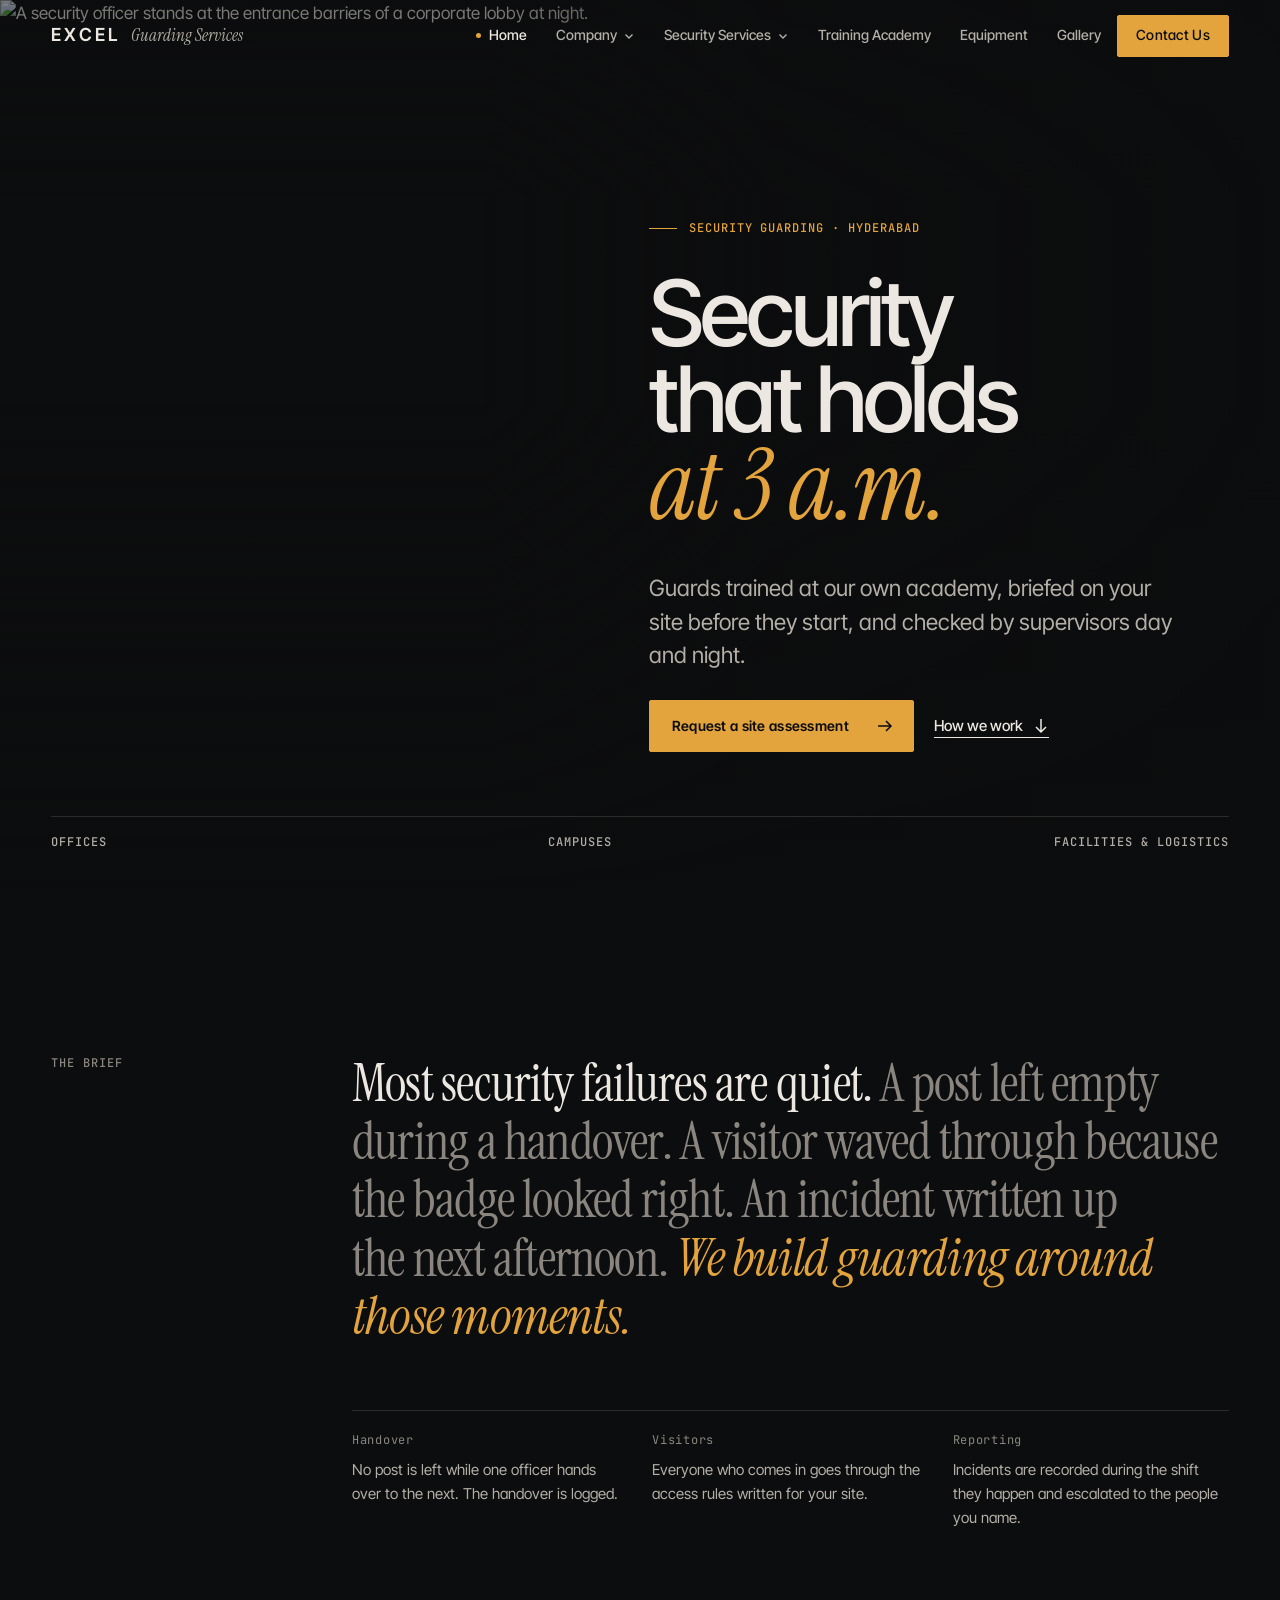
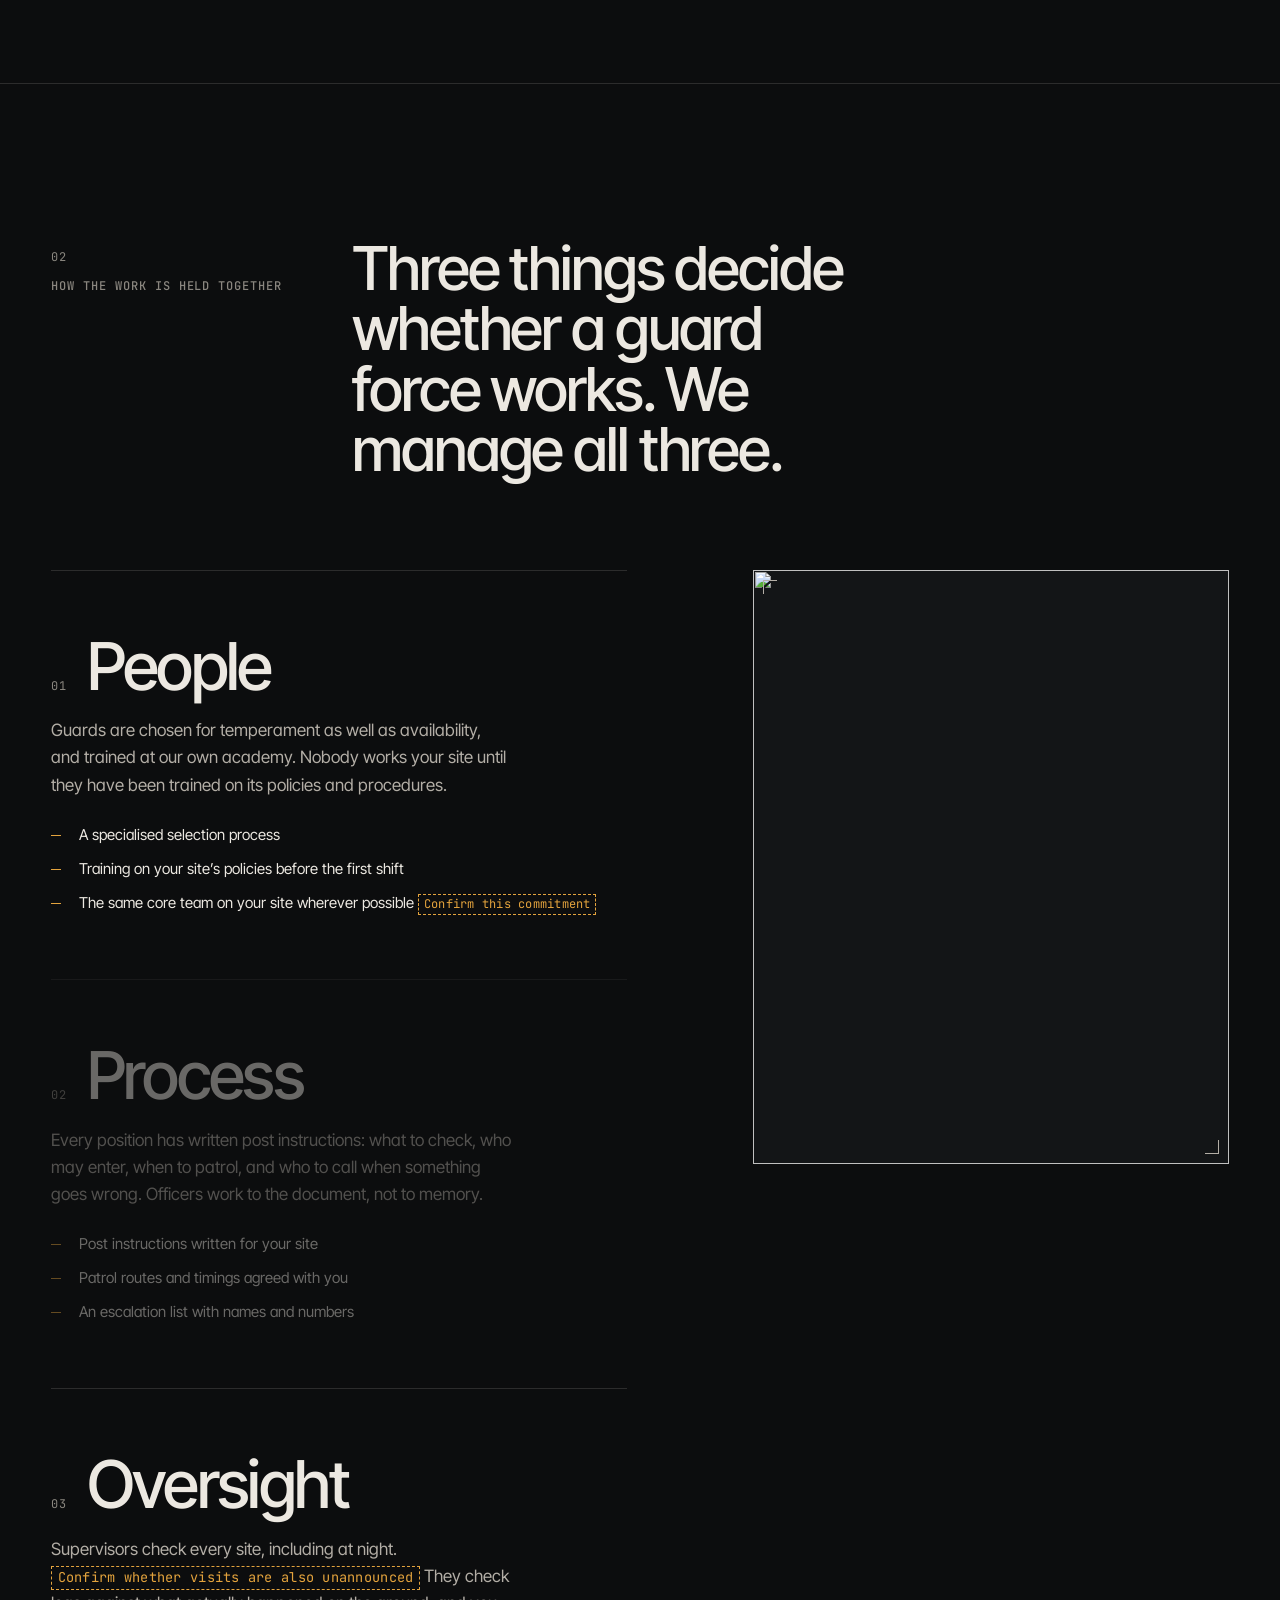
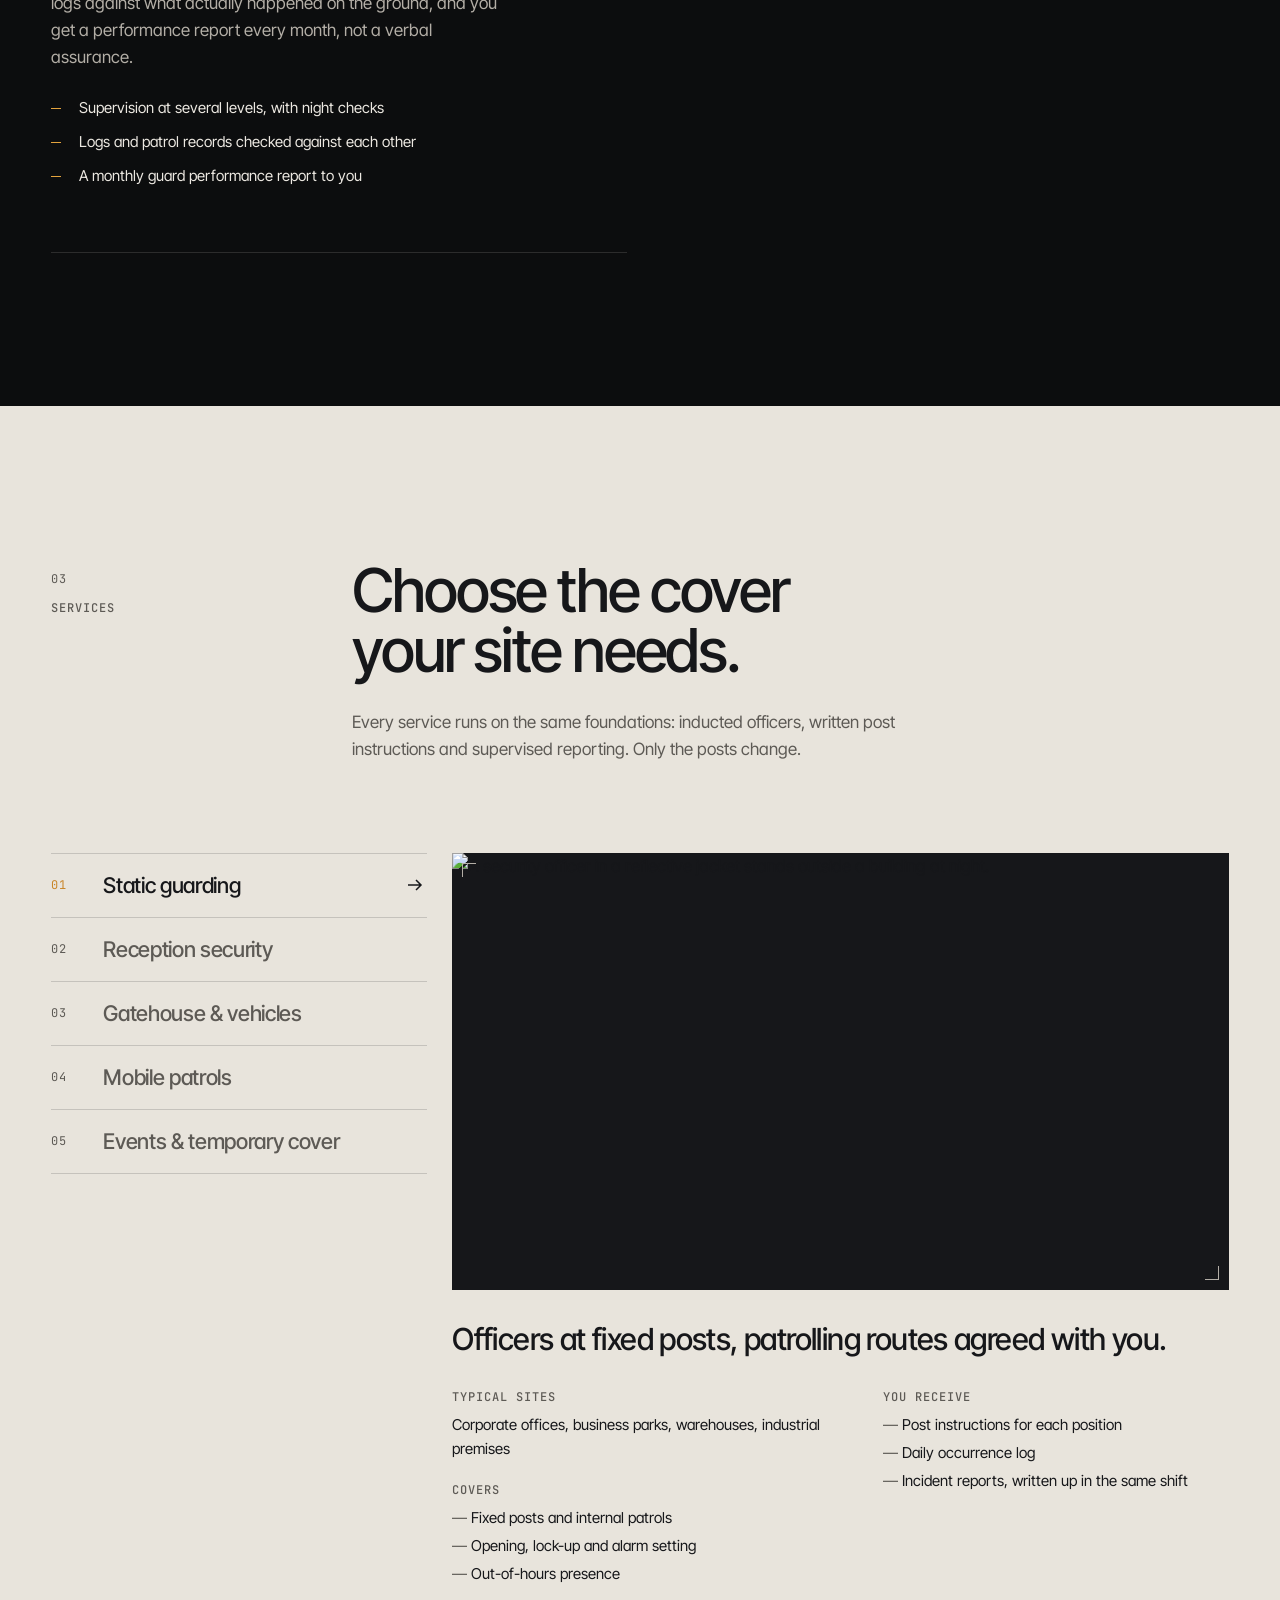
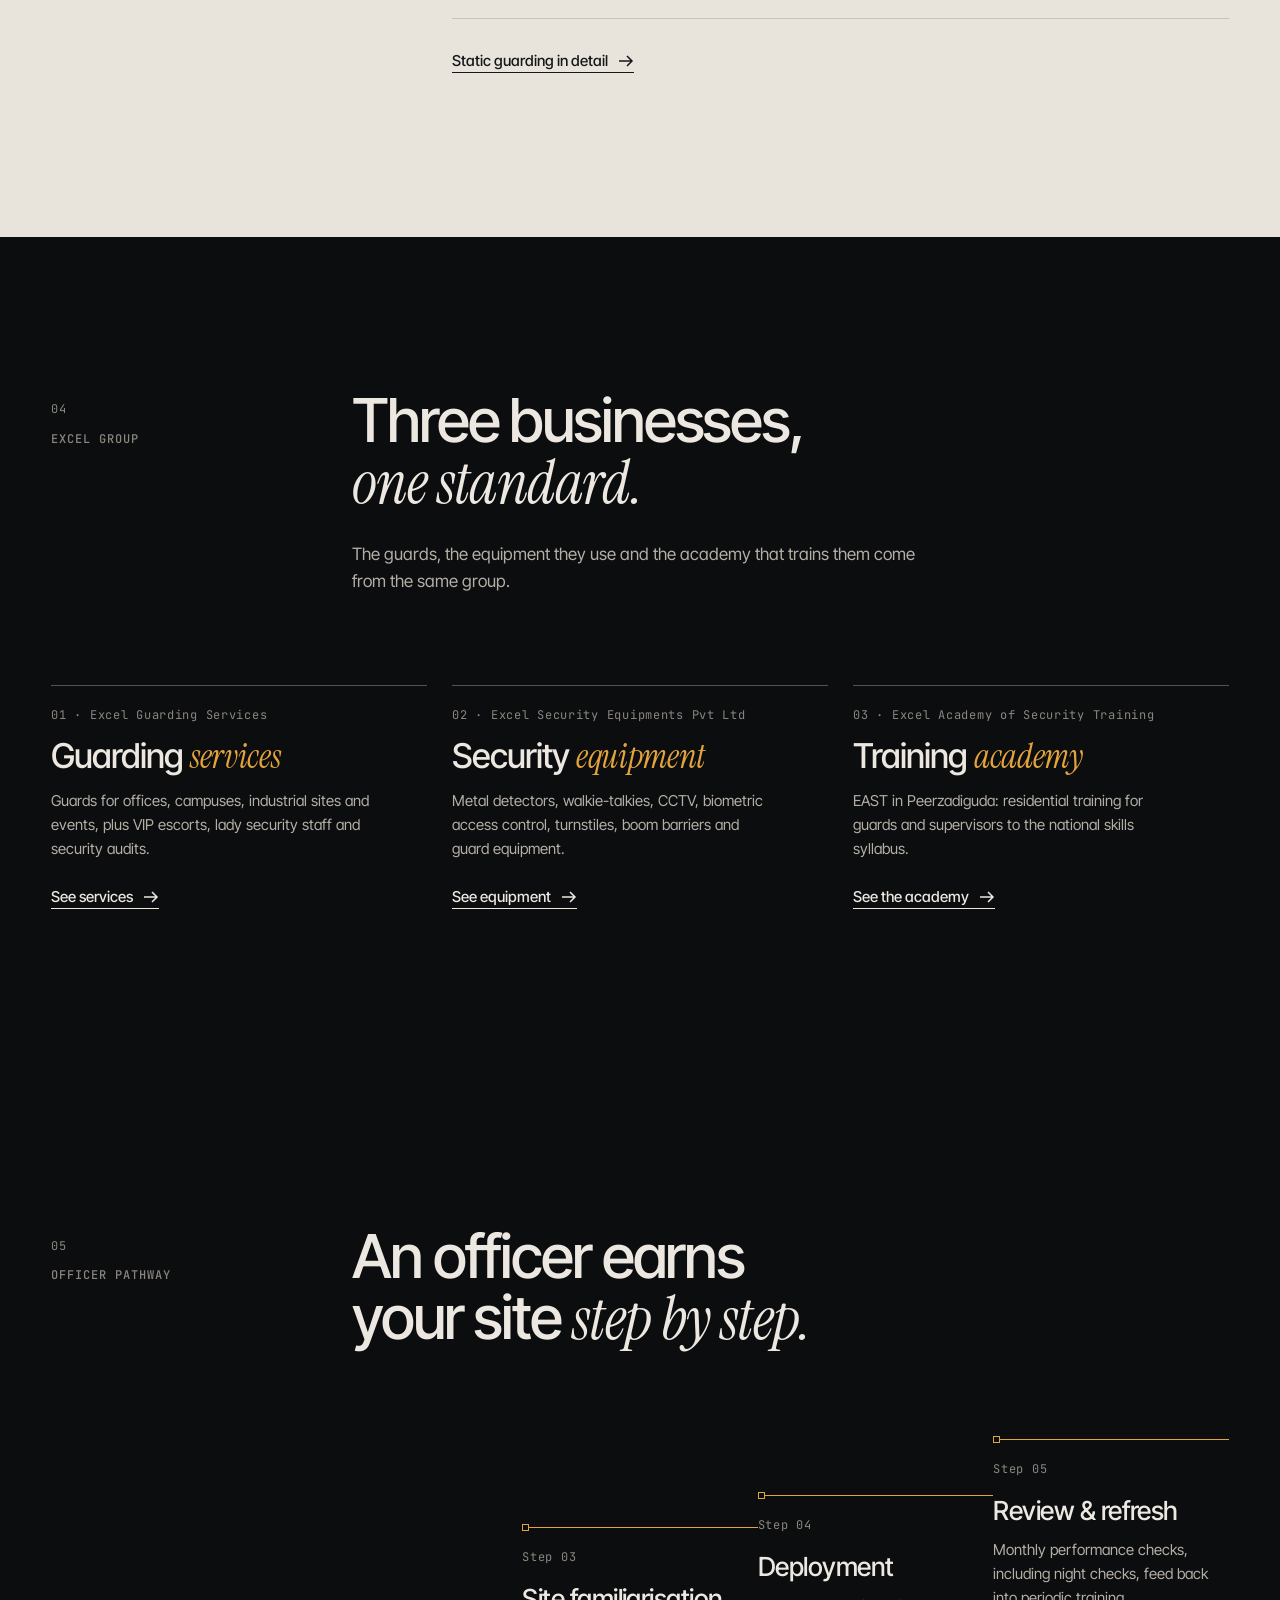
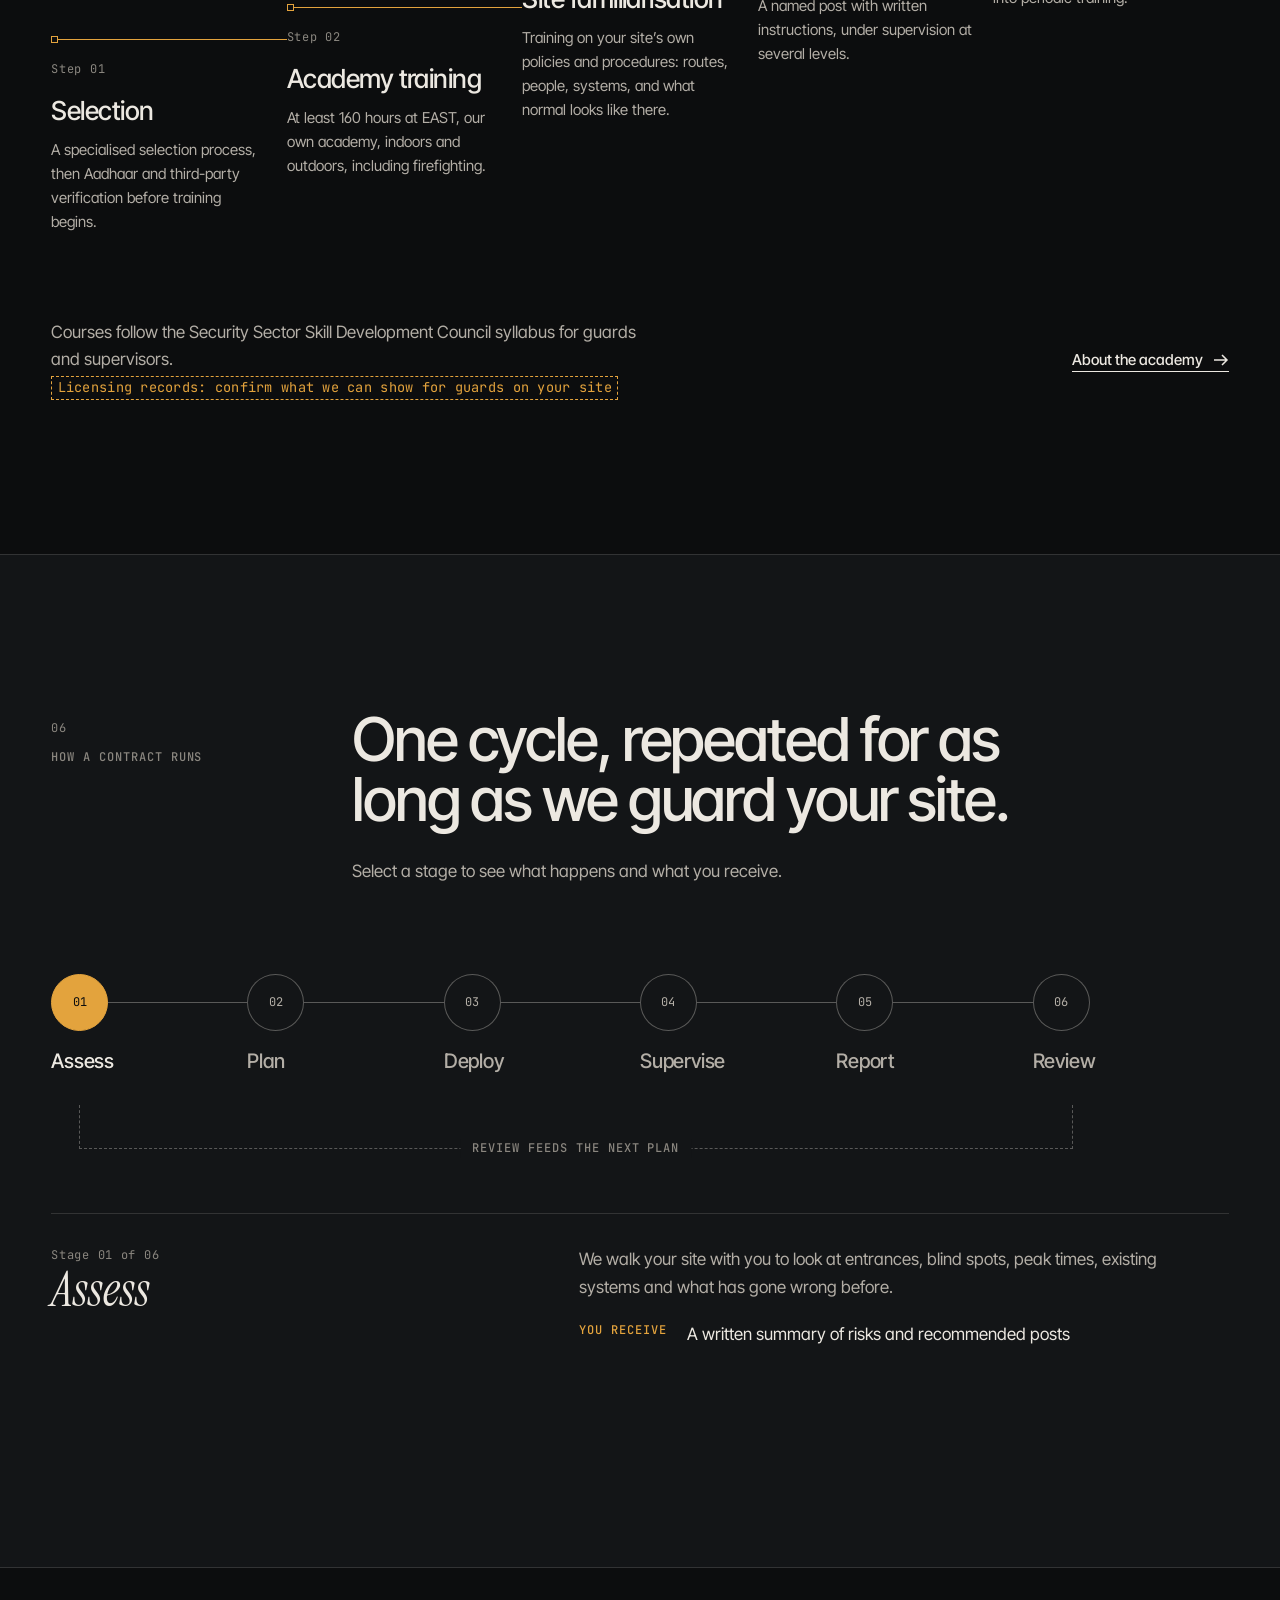
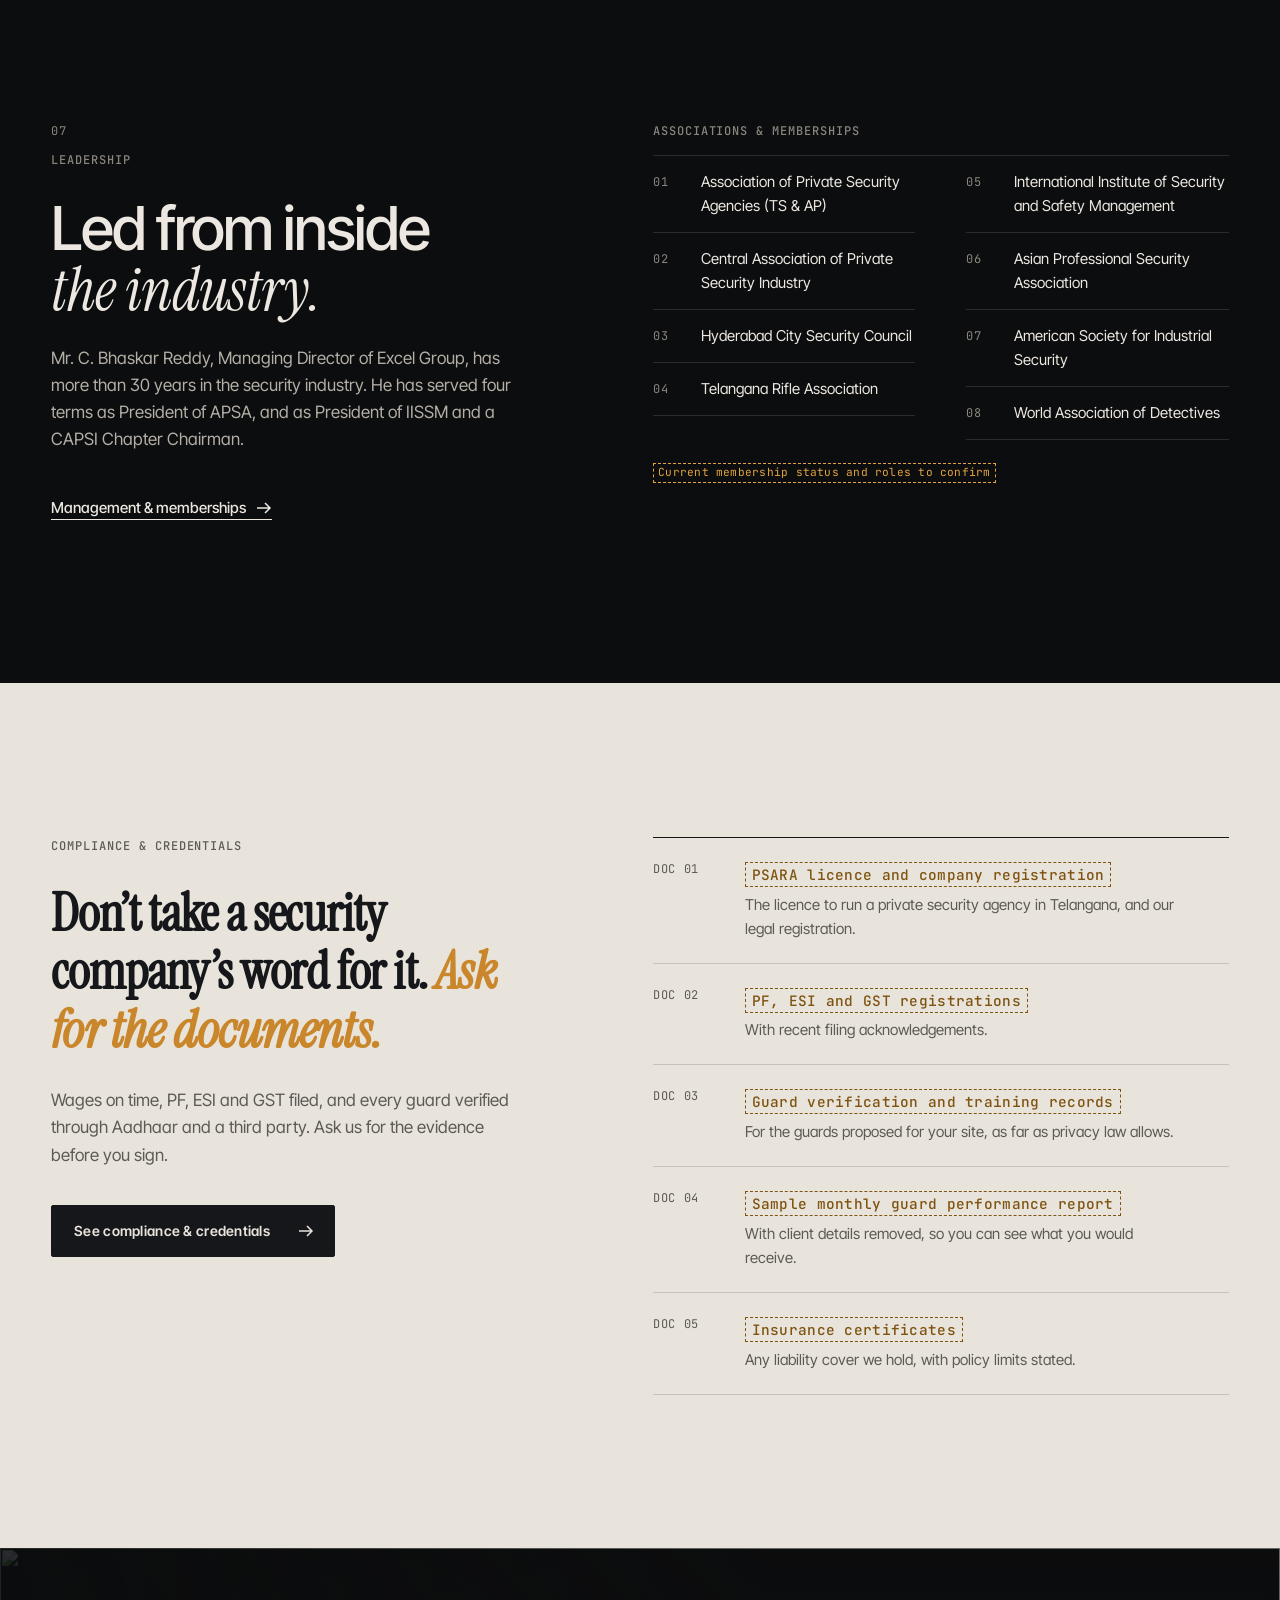
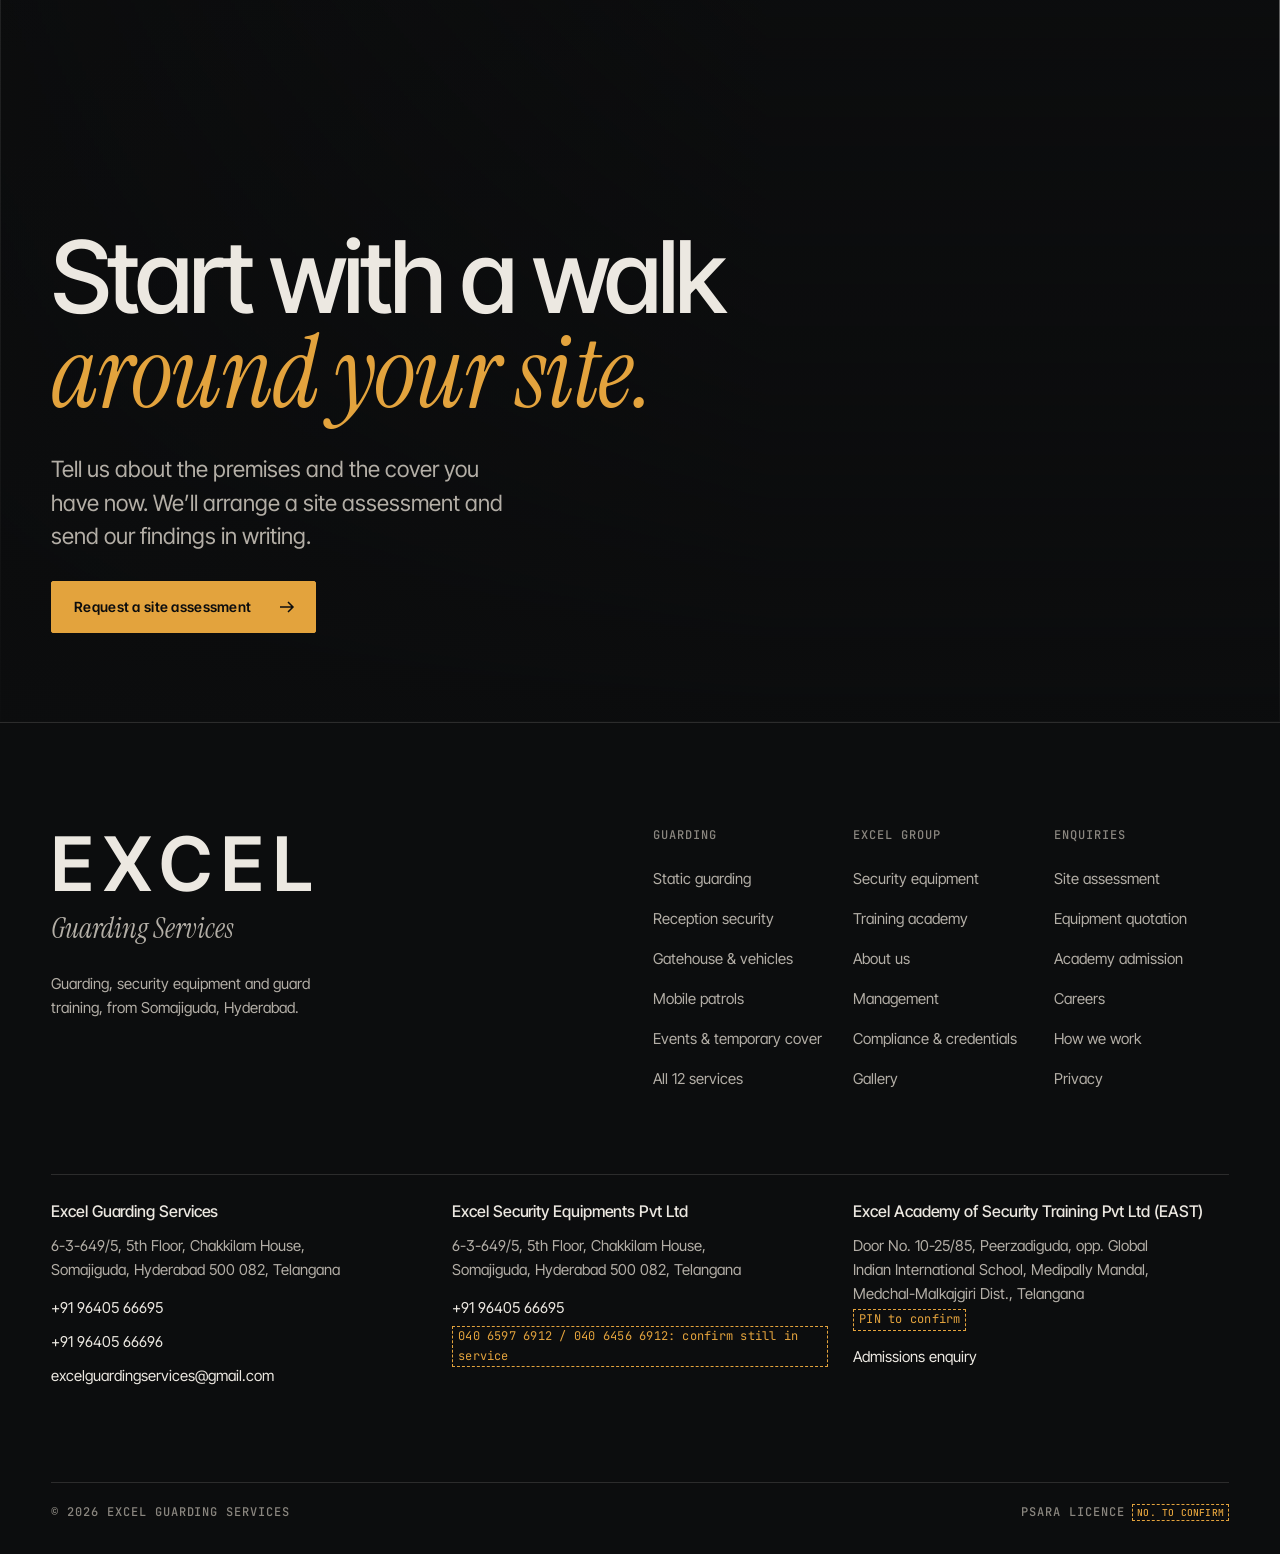
==== commit c81439ba: "Add dropdown navigation and restructure the services page Header: Home, Company and Security Service" ====
--- a/index.html
+++ b/index.html
@@ -24,6 +24,7 @@
   <link rel="stylesheet" href="/assets/css/extra.css">
   <link rel="preload" as="image" href="https://images.unsplash.com/photo-1485230405346-71acb9518d9c?auto=format&fit=crop&w=1600&q=70" imagesrcset="https://images.unsplash.com/photo-1485230405346-71acb9518d9c?auto=format&fit=crop&w=800&q=70 800w, https://images.unsplash.com/photo-1485230405346-71acb9518d9c?auto=format&fit=crop&w=1600&q=70 1600w, https://images.unsplash.com/photo-1485230405346-71acb9518d9c?auto=format&fit=crop&w=2400&q=70 2400w" imagesizes="(max-width: 900px) 100vw, 100vw">
   <script type="application/ld+json">{"@context":"https://schema.org","@type":"LocalBusiness","@id":"https://excel-guarding-services.vercel.app/#egs","name":"Excel Guarding Services","description":"Security guarding services in Hyderabad, Telangana.","url":"https://excel-guarding-services.vercel.app/","image":"https://images.unsplash.com/photo-1485230405346-71acb9518d9c?auto=format&fit=crop&w=1200&h=630&q=70","telephone":"+91-9640566695","email":"excelguardingservices@gmail.com","address":{"@type":"PostalAddress","streetAddress":"6-3-649/5, 5th Floor, Chakkilam House, Somajiguda","addressLocality":"Hyderabad","addressRegion":"Telangana","postalCode":"500082","addressCountry":"IN"}}</script>
+  <script type="application/ld+json">{"@context":"https://schema.org","@type":"WebSite","name":"Excel Guarding Services","url":"https://excel-guarding-services.vercel.app/","inLanguage":"en-IN"}</script>
   <script>document.documentElement.classList.add("js");</script>
 </head>
 <body>
@@ -35,15 +36,44 @@
         <span class="brand__mark">EXCEL</span><span class="brand__sub">Guarding Services</span>
       </a>
       <nav class="nav" aria-label="Primary">
-        <ul class="nav__list">
-          <li><a href="/services">Services</a></li>
-          <li><a href="/equipment">Equipment</a></li>
-          <li><a href="/academy">Academy</a></li>
-          <li><a href="/about">About</a></li>
-          <li><a href="/approach">Approach</a></li>
-          <li><a href="/contact">Contact</a></li>
+        <ul class="nav__list" data-nav>
+          <li class="nav__item"><a href="/" aria-current="page">Home</a></li>
+          <li class="nav__item has-menu">
+            <button class="nav__trigger" type="button" aria-expanded="false" aria-controls="menu-company">Company <svg class="chev" viewBox="0 0 12 12" aria-hidden="true"><path d="M2.5 4.5 6 8l3.5-3.5" fill="none" stroke="currentColor" stroke-width="1.4"/></svg></button>
+            <div class="nav__menu" id="menu-company">
+              <ul>
+                <li><a href="/about">About Us</a></li>
+                <li><a href="/about#management">Management</a></li>
+                <li><a href="/credentials">Compliance &amp; Quality</a></li>
+                <li><a href="/approach">How We Work</a></li>
+              </ul>
+            </div>
+          </li>
+          <li class="nav__item has-menu">
+            <button class="nav__trigger" type="button" aria-expanded="false" aria-controls="menu-services">Security Services <svg class="chev" viewBox="0 0 12 12" aria-hidden="true"><path d="M2.5 4.5 6 8l3.5-3.5" fill="none" stroke="currentColor" stroke-width="1.4"/></svg></button>
+            <div class="nav__menu nav__menu--wide" id="menu-services">
+              <ul>
+                <li><a href="/services">All Services</a></li>
+                <li><a href="/services#security-personnel">Security Personnel</a></li>
+                <li><a href="/services#industrial-security">Industrial Security</a></li>
+                <li><a href="/services#vip-escorts">VIP Escorts</a></li>
+                <li><a href="/services#cash-van-services">Cash Van Services</a></li>
+                <li><a href="/services#event-security">Event Security</a></li>
+                <li><a href="/services#security-audits">Security Audits</a></li>
+                <li><a href="/services#crisis-management">Crisis Management</a></li>
+                <li><a href="/services#security-training">Security Training</a></li>
+                <li><a href="/services#lady-security-staff">Lady Security Staff</a></li>
+                <li><a href="/services#dog-squads">Police-Trained Dog Squads</a></li>
+                <li><a href="/services#seminars-workshops">Seminars &amp; Workshops</a></li>
+                <li><a href="/services#security-gadgets">Security Equipment &amp; Gadgets</a></li>
+              </ul>
+            </div>
+          </li>
+          <li class="nav__item"><a href="/academy">Training Academy</a></li>
+          <li class="nav__item"><a href="/equipment">Equipment</a></li>
+          <li class="nav__item"><a href="/gallery">Gallery</a></li>
+          <li class="nav__item"><a class="btn nav__cta" href="/contact">Contact Us</a></li>
         </ul>
-        <a class="btn" href="/contact?topic=guarding">Request a site assessment <svg class="arrow" viewBox="0 0 16 16" aria-hidden="true"><path d="M1 8h13M9 3l5 5-5 5" fill="none" stroke="currentColor" stroke-width="1.5"/></svg></a>
       </nav>
       <button class="menu-toggle" type="button" aria-expanded="false" aria-controls="mobile-menu" data-menu-toggle>
         <span data-menu-label>Menu</span><span class="menu-toggle__bars" aria-hidden="true"></span>
@@ -55,12 +85,37 @@
     <nav aria-label="Mobile">
       <ul class="mobile-menu__list">
         <li><a href="/" aria-current="page">Home <span class="index">00</span></a></li>
-        <li><a href="/services">Services <span class="index">01</span></a></li>
-        <li><a href="/equipment">Equipment <span class="index">02</span></a></li>
-        <li><a href="/academy">Academy <span class="index">03</span></a></li>
-        <li><a href="/about">About <span class="index">04</span></a></li>
-        <li><a href="/approach">Approach <span class="index">05</span></a></li>
-        <li><a href="/contact">Contact <span class="index">06</span></a></li>
+        <li class="mobile-menu__group">
+          <button type="button" class="mobile-menu__toggle" aria-expanded="false" aria-controls="mm-company" data-submenu-toggle>Company <span class="mobile-menu__plus" aria-hidden="true"></span></button>
+          <ul class="mobile-menu__sub" id="mm-company" hidden>
+            <li><a href="/about">About Us</a></li>
+            <li><a href="/about#management">Management</a></li>
+            <li><a href="/credentials">Compliance &amp; Quality</a></li>
+            <li><a href="/approach">How We Work</a></li>
+          </ul>
+        </li>
+        <li class="mobile-menu__group">
+          <button type="button" class="mobile-menu__toggle" aria-expanded="false" aria-controls="mm-services" data-submenu-toggle>Security Services <span class="mobile-menu__plus" aria-hidden="true"></span></button>
+          <ul class="mobile-menu__sub" id="mm-services" hidden>
+            <li><a href="/services">All Services</a></li>
+            <li><a href="/services#security-personnel">Security Personnel</a></li>
+            <li><a href="/services#industrial-security">Industrial Security</a></li>
+            <li><a href="/services#vip-escorts">VIP Escorts</a></li>
+            <li><a href="/services#cash-van-services">Cash Van Services</a></li>
+            <li><a href="/services#event-security">Event Security</a></li>
+            <li><a href="/services#security-audits">Security Audits</a></li>
+            <li><a href="/services#crisis-management">Crisis Management</a></li>
+            <li><a href="/services#security-training">Security Training</a></li>
+            <li><a href="/services#lady-security-staff">Lady Security Staff</a></li>
+            <li><a href="/services#dog-squads">Police-Trained Dog Squads</a></li>
+            <li><a href="/services#seminars-workshops">Seminars &amp; Workshops</a></li>
+            <li><a href="/services#security-gadgets">Security Equipment &amp; Gadgets</a></li>
+          </ul>
+        </li>
+        <li><a href="/academy">Training Academy <span class="index">03</span></a></li>
+        <li><a href="/equipment">Equipment <span class="index">04</span></a></li>
+        <li><a href="/gallery">Gallery <span class="index">05</span></a></li>
+        <li><a href="/contact">Contact Us <span class="index">06</span></a></li>
       </ul>
     </nav>
     <div class="mobile-menu__foot">
@@ -428,7 +483,7 @@
             <li><a href="/services#gatehouse">Gatehouse &amp; vehicles</a></li>
             <li><a href="/services#patrols">Mobile patrols</a></li>
             <li><a href="/services#events">Events &amp; temporary cover</a></li>
-            <li><a href="/services#more">More services</a></li>
+            <li><a href="/services#services">All 12 services</a></li>
           </ul>
         </div>
         <div class="footer__col">
--- a/assets/css/extra.css
+++ b/assets/css/extra.css
@@ -5,20 +5,139 @@
    except the nav breakpoint and footer grid, which needed more room.
    ========================================================================== */
 
-/* ---------- Header: six links need more width before the inline nav fits ---------- */
+/* ---------- Header: one row of links with two dropdowns; hamburger below 1181px ---------- */
 @media (max-width: 1180px) {
   .nav { display: none; }
   .menu-toggle { display: inline-flex; }
 }
-@media (min-width: 1181px) and (max-width: 1360px) {
-  .nav { gap: 20px; }
-  .nav__list { gap: 18px; }
-  .nav__list a::before { margin-right: 6px; }
-}
-
-.mobile-menu__list a { font-size: clamp(1.875rem, 7.4vw, 2.75rem); padding: 14px 0; }
+.site-header.is-solid { box-shadow: 0 12px 32px -18px rgba(0, 0, 0, 0.75); }
+
+.nav__list { align-items: center; gap: clamp(18px, 2vw, 30px); }
+.nav__item { position: relative; }
+.nav__trigger {
+  display: inline-flex;
+  align-items: center;
+  gap: 6px;
+  min-height: 44px;
+  padding: 0;
+  background: none;
+  border: 0;
+  font-size: 0.875rem;
+  font-weight: 500;
+  color: var(--bone-dim);
+  cursor: pointer;
+  transition: color var(--t-fast);
+}
+.nav__trigger::before {
+  content: "";
+  width: 5px; height: 5px;
+  margin-right: 2px;
+  background: var(--signal);
+  border-radius: 50%;
+  transform: scale(0);
+  transition: transform var(--t-med) var(--ease);
+}
+.nav__trigger:hover,
+.nav__item.is-open > .nav__trigger,
+.nav__item.is-current > .nav__trigger { color: var(--bone); }
+.nav__item.is-current > .nav__trigger::before { transform: scale(1); }
+.chev { width: 12px; height: 12px; transition: transform var(--t-med) var(--ease); }
+.nav__item.is-open .chev { transform: rotate(180deg); }
+
+.nav__menu {
+  position: absolute;
+  top: calc(100% + 12px);
+  left: -18px;
+  z-index: 120;
+  min-width: 248px;
+  padding: 10px;
+  background: var(--ink-2);
+  border: 1px solid var(--line);
+  border-radius: 4px;
+  box-shadow: 0 28px 60px -20px rgba(0, 0, 0, 0.8), 0 2px 0 var(--signal) inset;
+  opacity: 0;
+  visibility: hidden;
+  transform: translateY(-6px);
+  transition: opacity var(--t-fast) var(--ease), transform var(--t-med) var(--ease), visibility 0s linear var(--t-fast);
+}
+/* Bridge the gap so the pointer can travel from trigger to menu without closing it */
+.nav__menu::before { content: ""; position: absolute; left: 0; right: 0; top: -14px; height: 14px; }
+.nav__item.is-open > .nav__menu,
+html:not(.js) .has-menu:hover > .nav__menu,
+html:not(.js) .has-menu:focus-within > .nav__menu {
+  opacity: 1;
+  visibility: visible;
+  transform: none;
+  transition: opacity var(--t-fast) var(--ease), transform var(--t-med) var(--ease);
+}
+.nav__menu--wide { width: 480px; }
+.nav__menu--wide ul { display: grid; grid-template-columns: 1fr 1fr; column-gap: 4px; }
+.nav__menu--wide li:first-child { grid-column: 1 / -1; border-bottom: 1px solid var(--line); margin-bottom: 6px; padding-bottom: 6px; }
+.nav__menu a {
+  display: flex;
+  align-items: center;
+  min-height: 40px;
+  padding: 8px 12px;
+  border-radius: 3px;
+  font-size: 0.875rem;
+  color: var(--bone-dim);
+  text-decoration: none;
+  transition: background-color var(--t-fast), color var(--t-fast);
+}
+.nav__menu a:hover, .nav__menu a:focus-visible { background: var(--ink-3); color: var(--bone); }
+.nav__menu a[aria-current="page"] { color: var(--signal); }
+.nav__menu a:focus-visible { outline-offset: -2px; }
+/* Dropdown links don't get the dot marker used by top-level links */
+.nav__list .nav__menu a::before { content: none; }
+
+.nav__list .nav__cta { min-height: 42px; padding: 0 18px; gap: 0; color: var(--ink); }
+.nav__list .nav__cta::before { content: none; }
+.nav__list .nav__cta[aria-current="page"] { --btn-bg: var(--bone); }
+
+@media (min-width: 1181px) and (max-width: 1320px) {
+  .nav__list { gap: 16px; }
+}
+
+/* ---------- Mobile menu: expandable groups ---------- */
+.mobile-menu__list a,
+.mobile-menu__toggle { font-size: clamp(1.75rem, 7vw, 2.5rem); padding: 12px 0; }
+.mobile-menu__toggle {
+  width: 100%;
+  display: flex;
+  align-items: center;
+  justify-content: space-between;
+  background: none;
+  border: 0;
+  font-family: var(--font-serif);
+  line-height: 1.05;
+  text-align: left;
+  color: var(--bone);
+  cursor: pointer;
+}
+.mobile-menu__toggle.is-current { color: var(--signal); }
+.mobile-menu__plus { position: relative; width: 16px; height: 16px; flex: none; }
+.mobile-menu__plus::before,
+.mobile-menu__plus::after { content: ""; position: absolute; left: 0; right: 0; top: 7.5px; height: 1.5px; background: currentColor; transition: transform var(--t-med) var(--ease); }
+.mobile-menu__plus::after { transform: rotate(90deg); }
+.mobile-menu__toggle[aria-expanded="true"] .mobile-menu__plus::after { transform: rotate(0); }
+.mobile-menu__sub { padding: 0 0 14px 2px; display: grid; }
+.mobile-menu__sub[hidden] { display: none; }
+.mobile-menu__list .mobile-menu__sub li { border-bottom: 0; }
+.mobile-menu__list .mobile-menu__sub a {
+  display: flex;
+  min-height: 44px;
+  align-items: center;
+  padding: 6px 0;
+  font-family: var(--font-sans);
+  font-size: 1.0625rem;
+  color: var(--bone-dim);
+}
+.mobile-menu__list .mobile-menu__sub a[aria-current="page"] { color: var(--signal); }
+@media (min-width: 600px) {
+  #mm-services { grid-template-columns: 1fr 1fr; column-gap: 24px; }
+}
 @media (max-height: 700px) {
-  .mobile-menu__list a { font-size: 1.625rem; padding: 10px 0; }
+  .mobile-menu__list a, .mobile-menu__toggle { font-size: 1.625rem; padding: 10px 0; }
 }
 .mobile-menu__call { display: grid; gap: 4px; }
 .mobile-menu__call a { color: var(--bone); text-decoration: none; font-size: 1.0625rem; }
@@ -336,3 +455,96 @@
 .gallery figure:first-child { grid-template-rows: 1fr auto; }
 .gallery figcaption .tbc { justify-self: start; }
 .on-paper .statement em { color: var(--signal-deep); }
+
+/* ==========================================================================
+   Services page: grouped service list, guard-post accordion, why, journey, FAQ
+   ========================================================================== */
+.svc-groups { display: grid; grid-template-columns: repeat(3, minmax(0, 1fr)); gap: 48px clamp(20px, 2.5vw, 40px); }
+.svc-group__head { padding-top: 18px; border-top: 1px solid var(--line-strong); margin-bottom: 8px; }
+.svc-group__head h3 { margin-top: 10px; font-size: clamp(1.5rem, 1.15rem + 1.1vw, 2.125rem); font-weight: 500; letter-spacing: -0.03em; line-height: 1.05; }
+.svc-group__head p { margin-top: 8px; color: var(--bone-dim); font-size: 0.9375rem; }
+.svc { padding: 16px 0; border-bottom: 1px solid var(--line); scroll-margin-top: calc(var(--header-h) + 24px); }
+.svc h4 { font-size: 1.0625rem; font-weight: 500; letter-spacing: -0.01em; }
+.svc--lead h4::before { content: ""; display: inline-block; width: 6px; height: 6px; margin: 0 10px 2px 0; background: var(--signal); border-radius: 50%; }
+.svc p { margin-top: 4px; color: var(--bone-dim); font-size: 0.9375rem; max-width: 40ch; }
+.svc a { color: var(--bone); text-underline-offset: 3px; }
+.svc a:hover { color: var(--signal); }
+.svc:target { background: linear-gradient(90deg, rgba(227, 163, 61, 0.12), transparent 70%); }
+@media (max-width: 1023px) { .svc-groups { grid-template-columns: 1fr 1fr; } }
+@media (max-width: 680px) { .svc-groups { grid-template-columns: 1fr; } }
+
+/* Guard posts: native <details>, so they open without JavaScript too */
+.posts { border-top: 1px solid var(--paper-ink); }
+.post { border-bottom: 1px solid var(--paper-line); scroll-margin-top: calc(var(--header-h) + 24px); }
+.post summary {
+  display: grid;
+  grid-template-columns: 48px minmax(0, 0.9fr) minmax(0, 1.4fr) 20px;
+  gap: 8px 24px;
+  align-items: baseline;
+  padding: 22px 0;
+  cursor: pointer;
+  list-style: none;
+}
+.post summary::-webkit-details-marker { display: none; }
+.post__name { font-size: clamp(1.25rem, 1.05rem + 0.7vw, 1.625rem); font-weight: 500; letter-spacing: -0.02em; }
+.post__line { color: var(--paper-mute); font-size: 0.9375rem; }
+.post__icon { position: relative; width: 14px; height: 14px; align-self: center; }
+.post__icon::before, .post__icon::after { content: ""; position: absolute; left: 0; right: 0; top: 6.5px; height: 1.5px; background: var(--paper-ink); transition: transform var(--t-med) var(--ease); }
+.post__icon::after { transform: rotate(90deg); }
+.post[open] .post__icon::after { transform: rotate(0); }
+.post summary:hover .post__name { color: var(--signal-deep); }
+.post__body { display: grid; grid-template-columns: repeat(3, minmax(0, 1fr)); gap: 24px 32px; padding: 4px 0 32px 72px; }
+.post__body dt { margin-bottom: 8px; }
+.post__body dd { font-size: 0.9375rem; }
+.post__body dd li + li { margin-top: 4px; }
+.post__body dd li::before { content: "— "; color: var(--paper-mute); }
+@media (max-width: 900px) {
+  .post summary { grid-template-columns: 36px 1fr 20px; }
+  .post__line { grid-column: 2; grid-row: 2; }
+  .post__icon { grid-column: 3; grid-row: 1; }
+  .post__body { grid-template-columns: 1fr; padding-left: 60px; }
+}
+
+/* Why EGS */
+.why { display: grid; grid-template-columns: repeat(4, minmax(0, 1fr)); gap: 40px clamp(20px, 2.5vw, 36px); }
+.why li { display: grid; grid-template-rows: auto auto 1fr auto; gap: 12px; padding-top: 18px; border-top: 1px solid var(--line-strong); }
+.why h3 { font-size: 1.375rem; font-weight: 500; letter-spacing: -0.02em; line-height: 1.1; }
+.why p { color: var(--bone-dim); font-size: 0.9375rem; }
+.why .link { justify-self: start; font-size: 0.875rem; }
+@media (max-width: 1023px) { .why { grid-template-columns: 1fr 1fr; } }
+@media (max-width: 560px) { .why { grid-template-columns: 1fr; } }
+
+.sectors { margin-top: clamp(56px, 6vw, 88px); display: flex; flex-wrap: wrap; align-items: center; gap: 16px 32px; padding-top: 20px; border-top: 1px solid var(--line); }
+.sectors__list { display: flex; flex-wrap: wrap; gap: 10px; }
+.sectors__list li { padding: 8px 14px; border: 1px solid var(--line-strong); border-radius: 2px; font-size: 0.9375rem; }
+
+/* How it works */
+.journey { display: grid; grid-template-columns: repeat(5, minmax(0, 1fr)); counter-reset: j; border-top: 1px solid var(--line-strong); }
+.journey li { position: relative; padding: 26px clamp(12px, 1.6vw, 24px) 0 0; }
+.journey li::before { content: ""; position: absolute; left: 0; top: -4px; width: 7px; height: 7px; background: var(--ink-2); border: 1px solid var(--signal); }
+.journey h3 { margin: 12px 0 8px; font-family: var(--font-serif); font-style: italic; font-weight: 400; font-size: clamp(1.75rem, 1.3rem + 1.2vw, 2.375rem); line-height: 1; }
+.journey p { color: var(--bone-dim); font-size: 0.9375rem; max-width: 26ch; }
+@media (max-width: 900px) {
+  .journey { grid-template-columns: 1fr; border-top: 0; border-left: 1px solid var(--line-strong); margin-left: 4px; }
+  .journey li { padding: 0 0 28px 28px; }
+  .journey li::before { left: -5px; top: 4px; }
+  .journey h3 { margin-top: 6px; }
+}
+
+/* FAQ */
+.faq { border-top: 1px solid var(--line); }
+.faq details { border-bottom: 1px solid var(--line); }
+.faq summary {
+  display: flex; justify-content: space-between; align-items: center; gap: 20px;
+  min-height: 64px; padding: 16px 0;
+  font-size: 1.0625rem; font-weight: 500; cursor: pointer; list-style: none;
+}
+.faq summary::-webkit-details-marker { display: none; }
+.faq summary::after { content: "+"; font-family: var(--font-mono); color: var(--signal); font-size: 1.25rem; flex: none; }
+.faq details[open] summary::after { content: "–"; }
+.faq summary:hover { color: var(--signal); }
+.faq details p { padding: 0 0 22px; color: var(--bone-dim); max-width: 62ch; }
+.faq a { color: var(--bone); text-underline-offset: 3px; }
+
+/* "To confirm" tags on paper: darker amber so the placeholder text passes WCAG AA (4.5:1) */
+.on-paper .tbc, .cat .tbc { color: #7f5310; }
